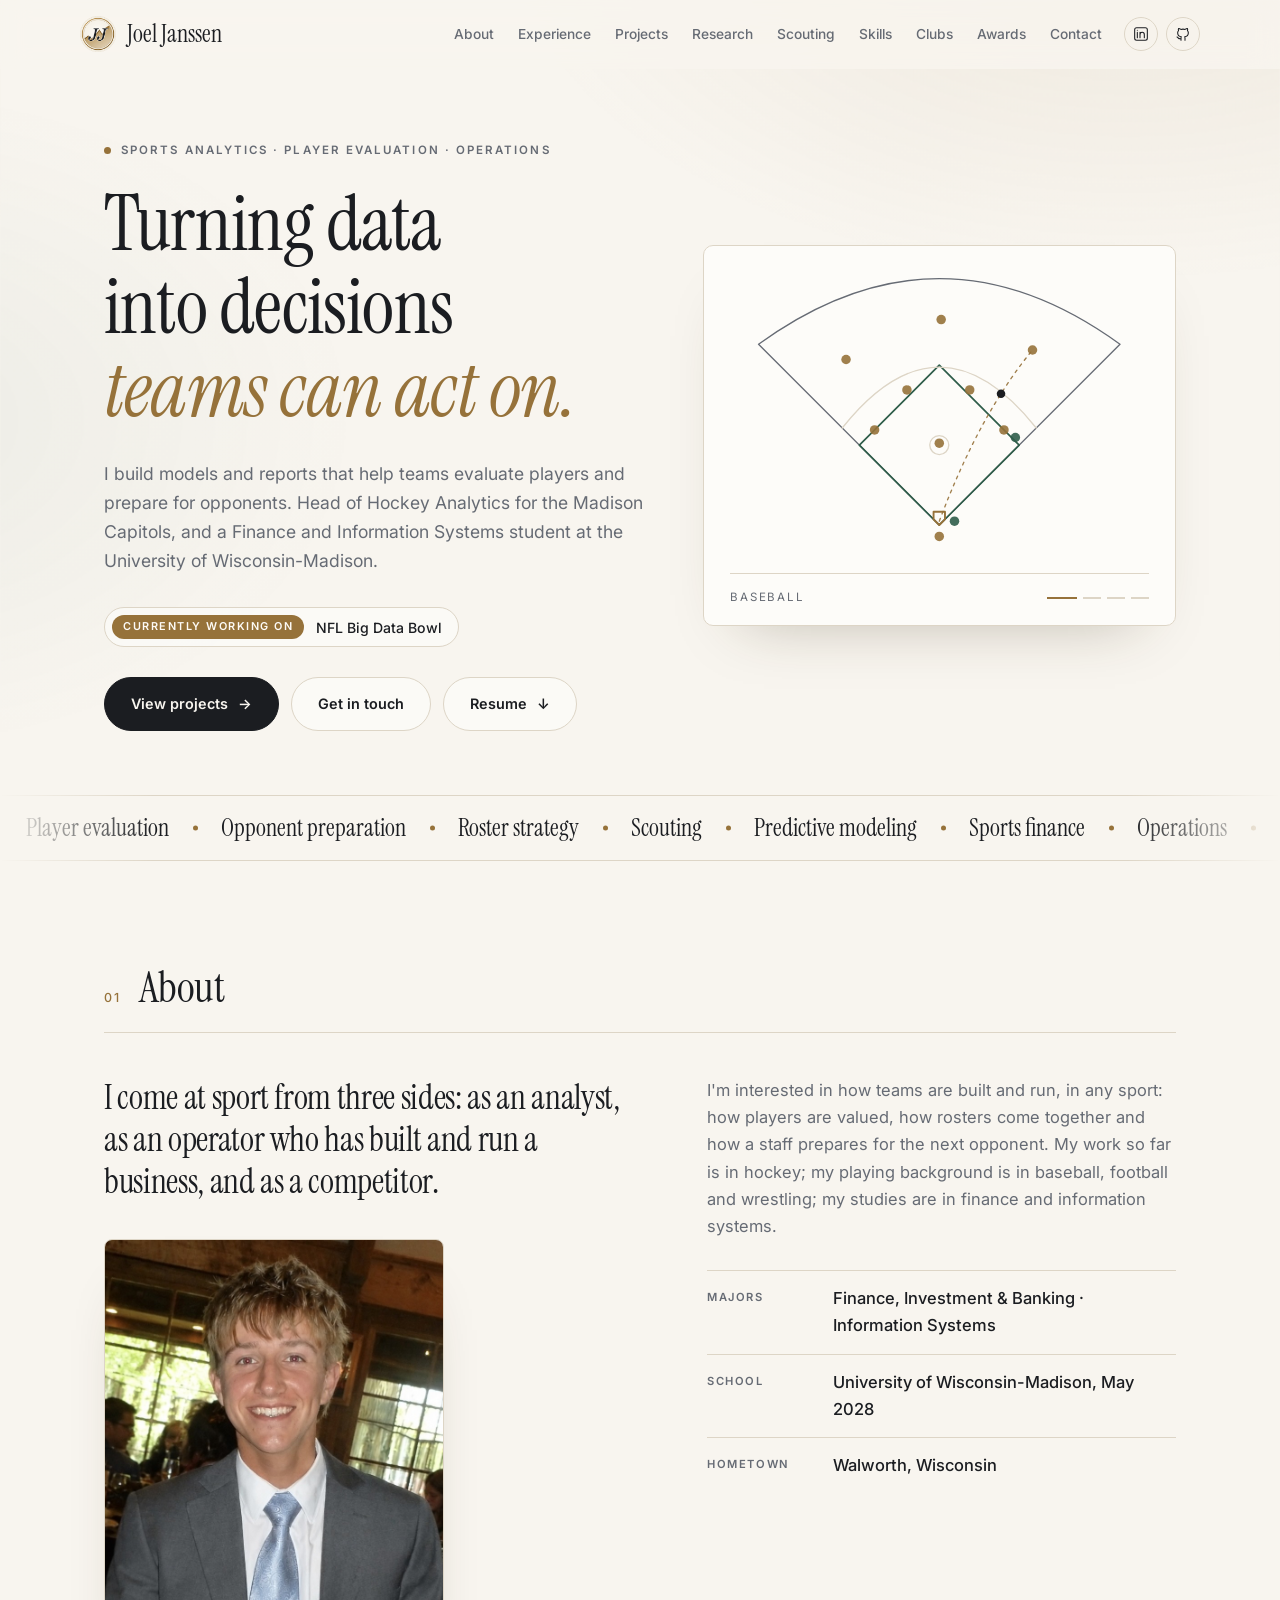
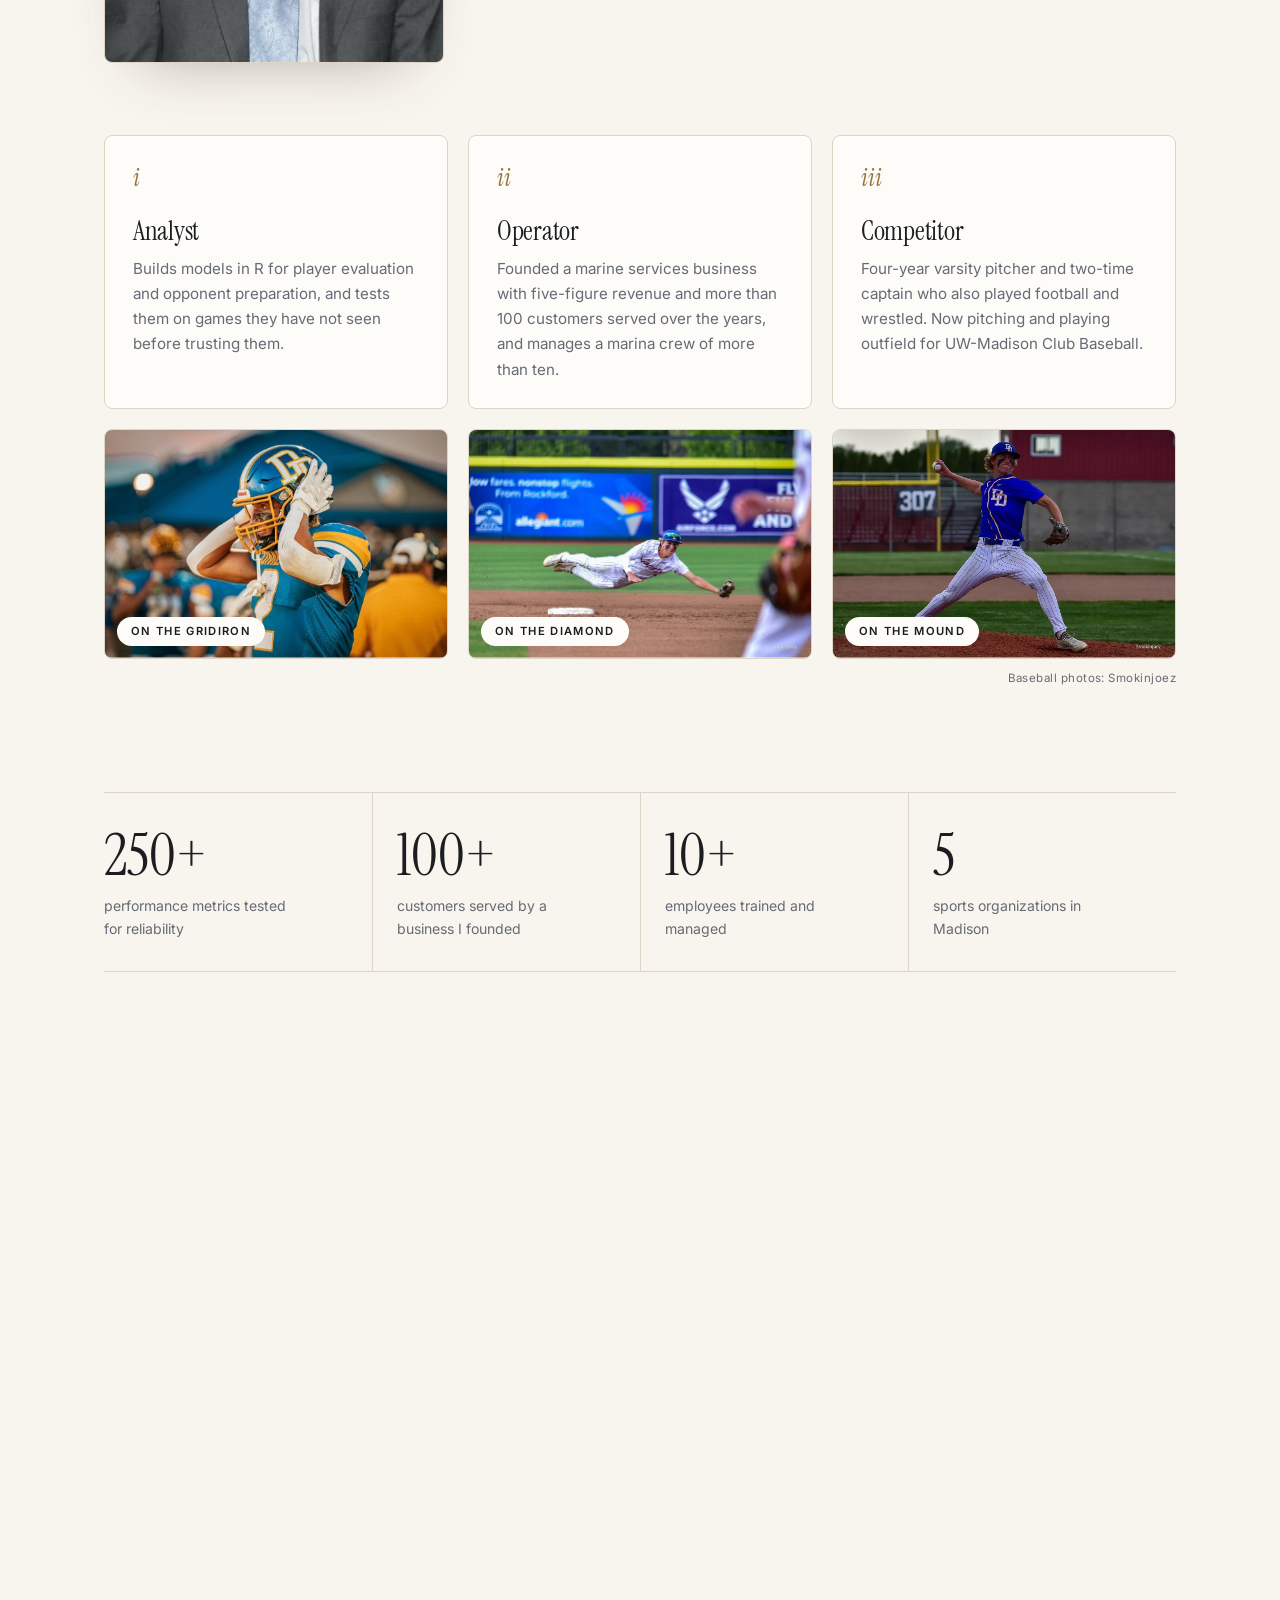
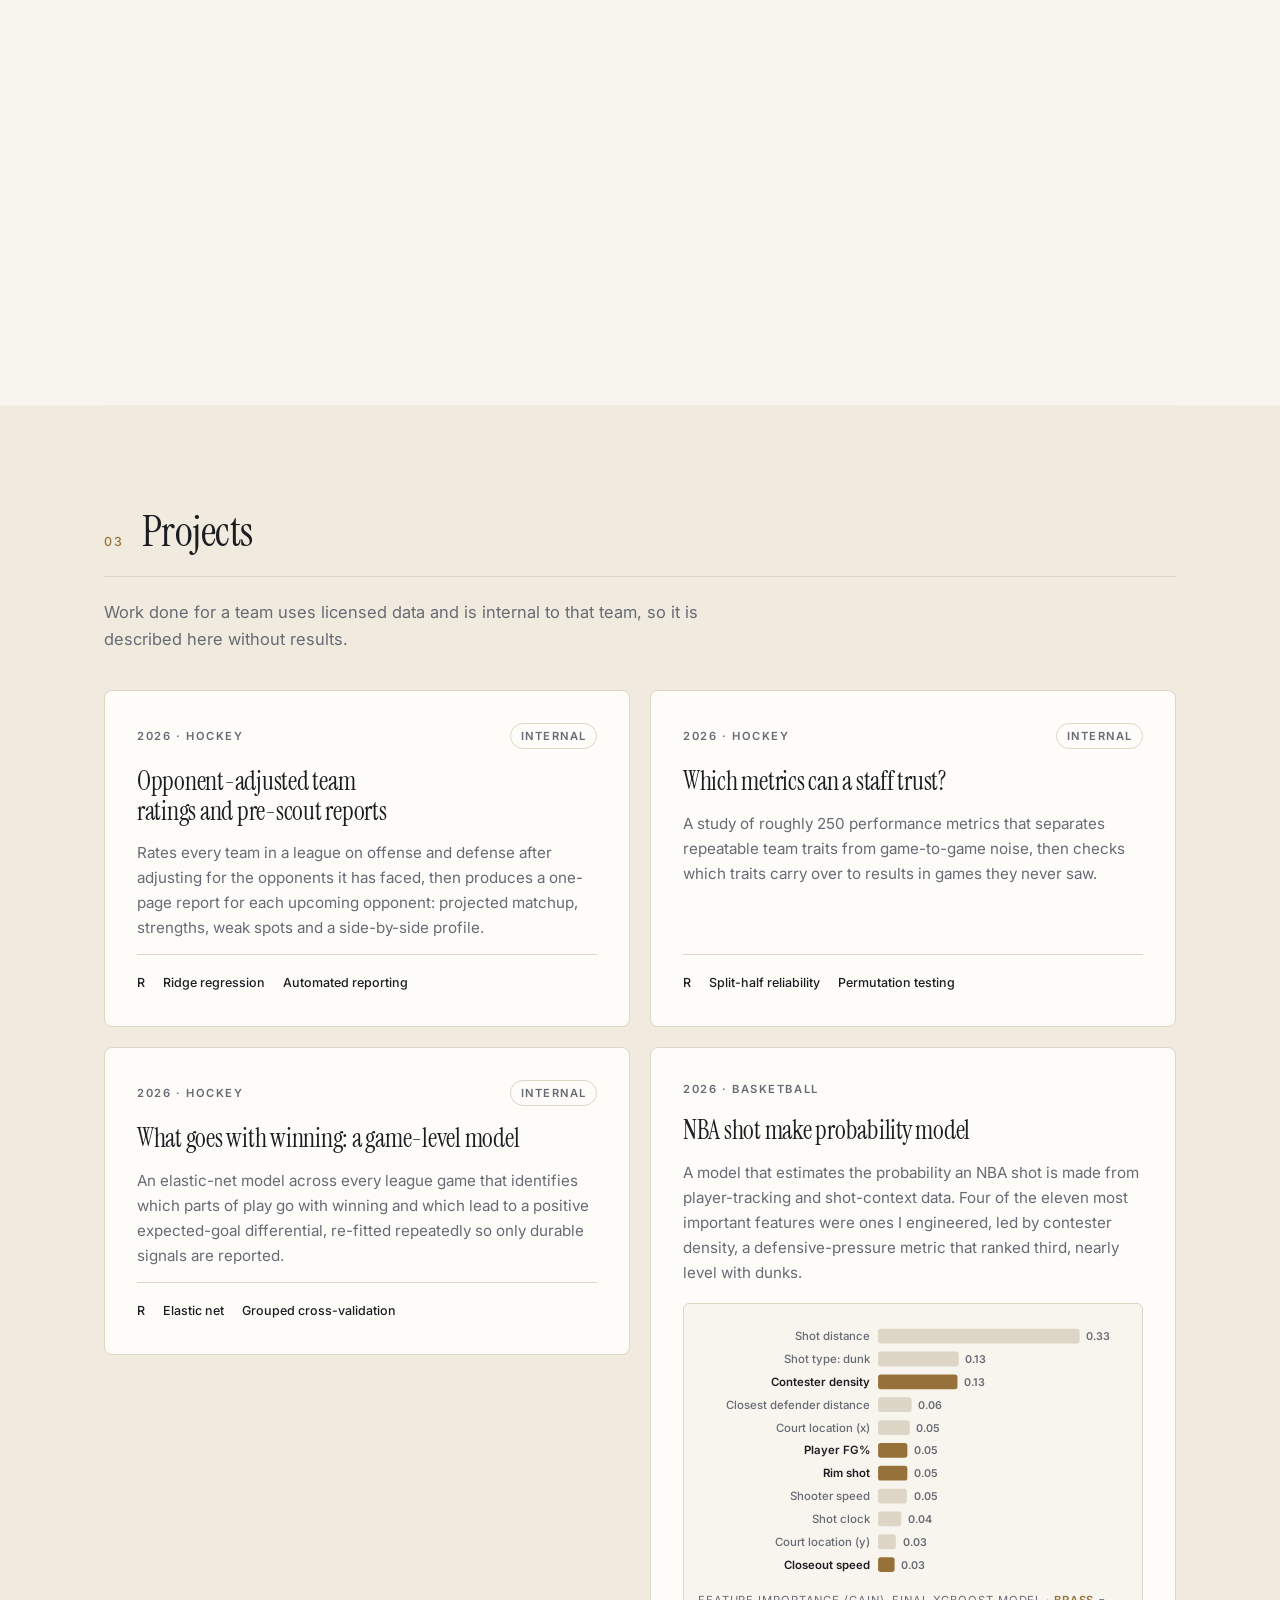
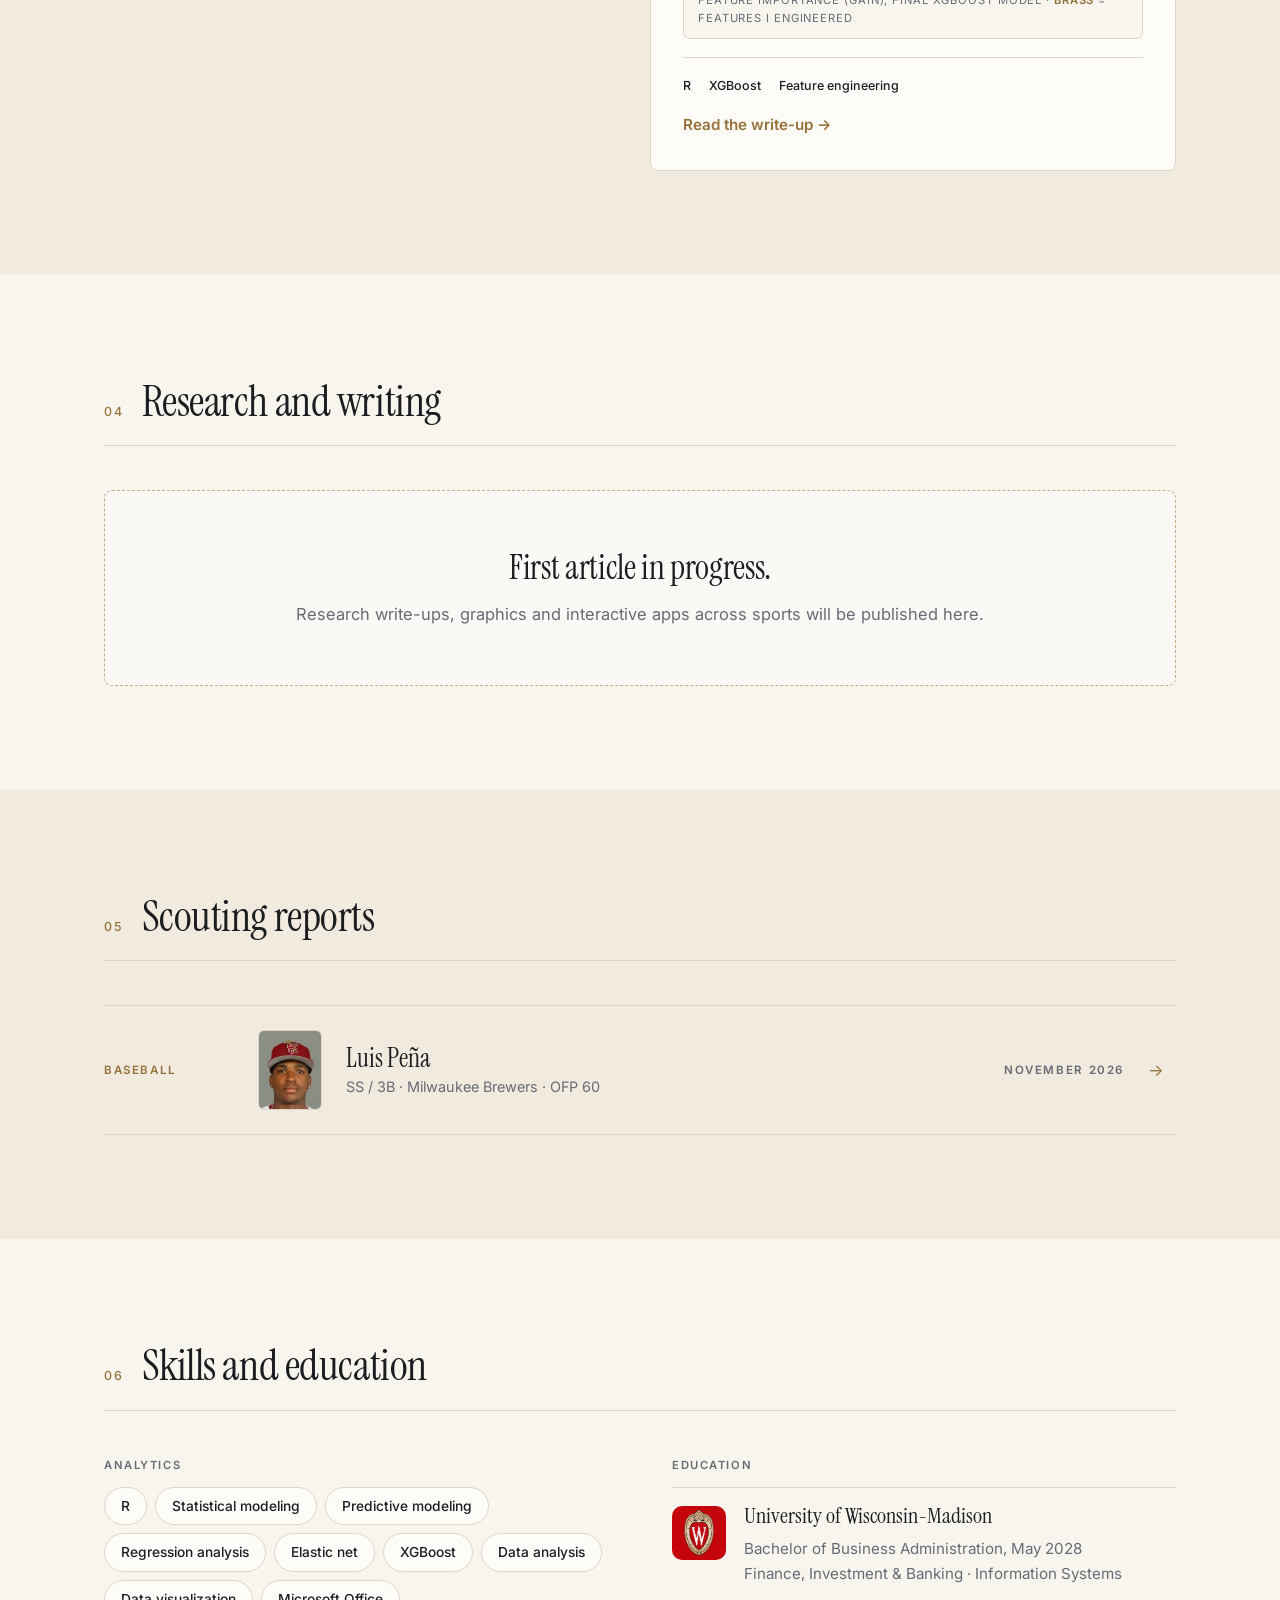
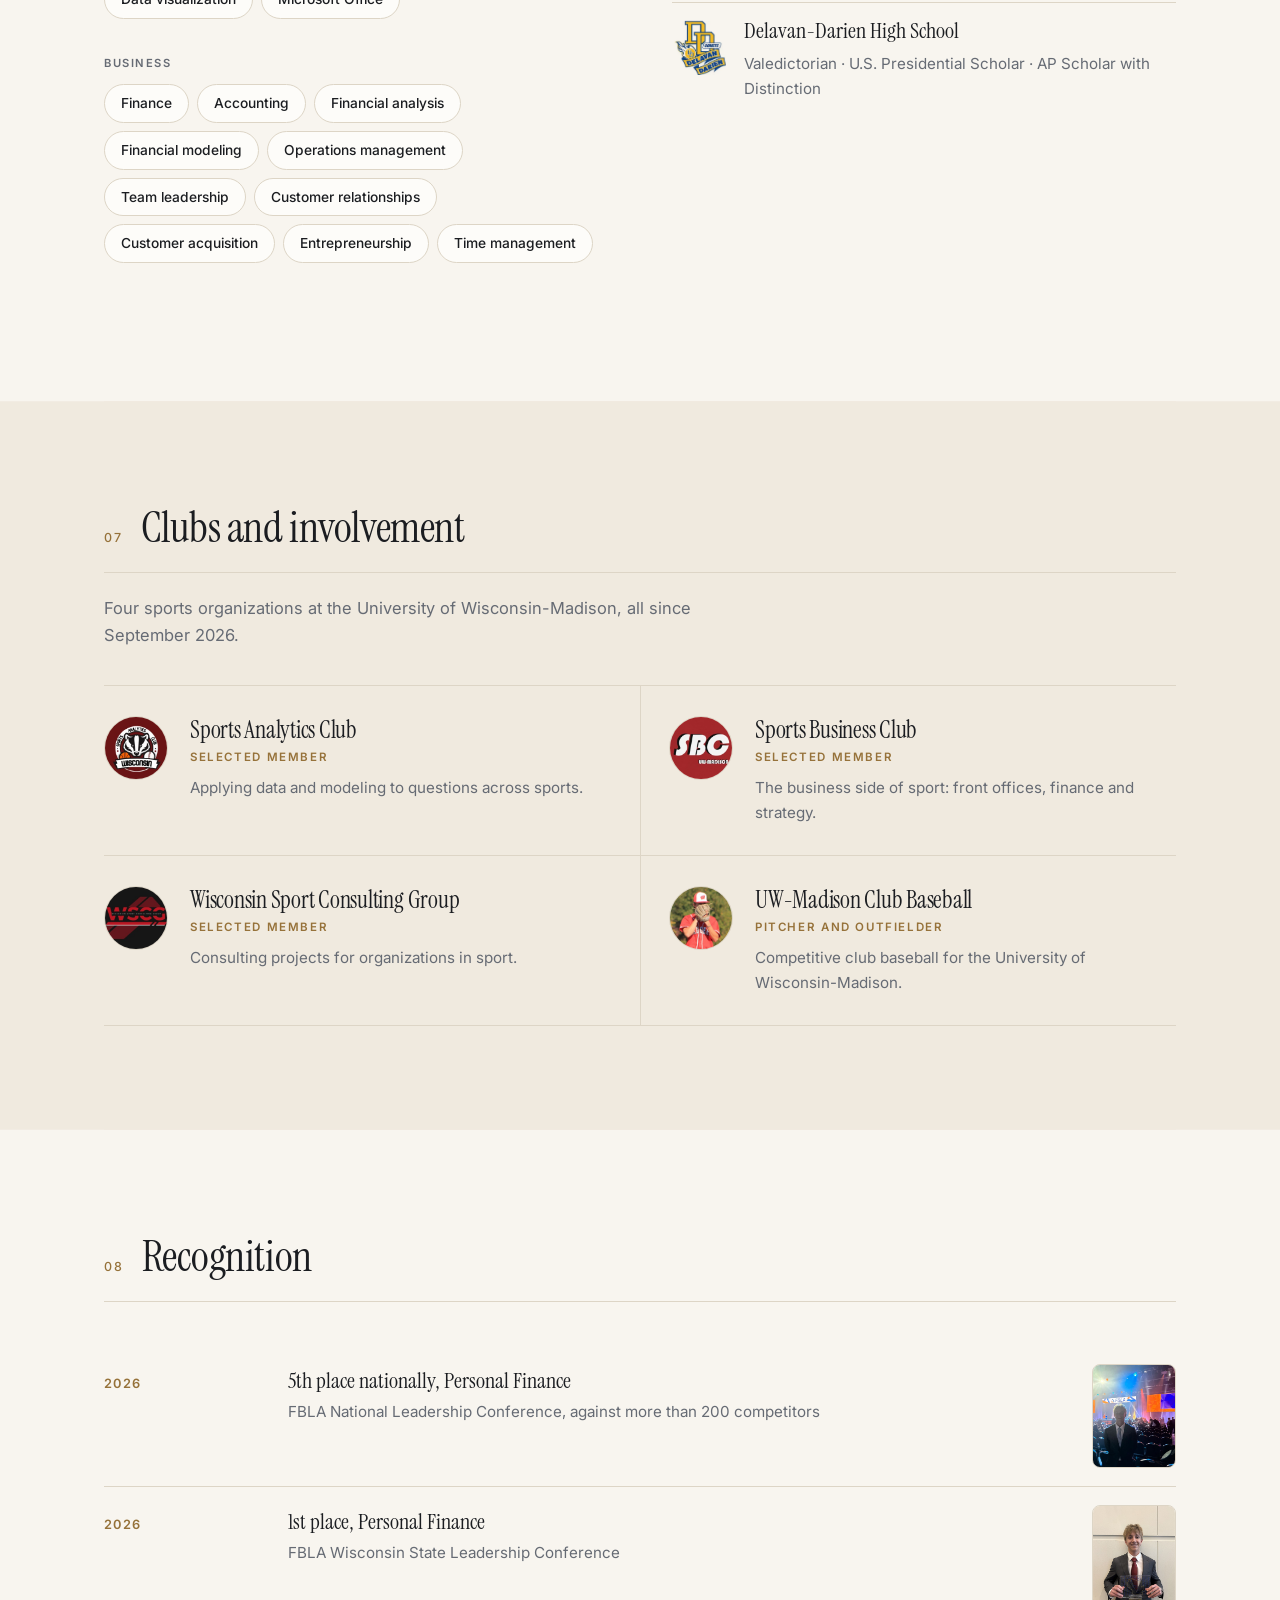
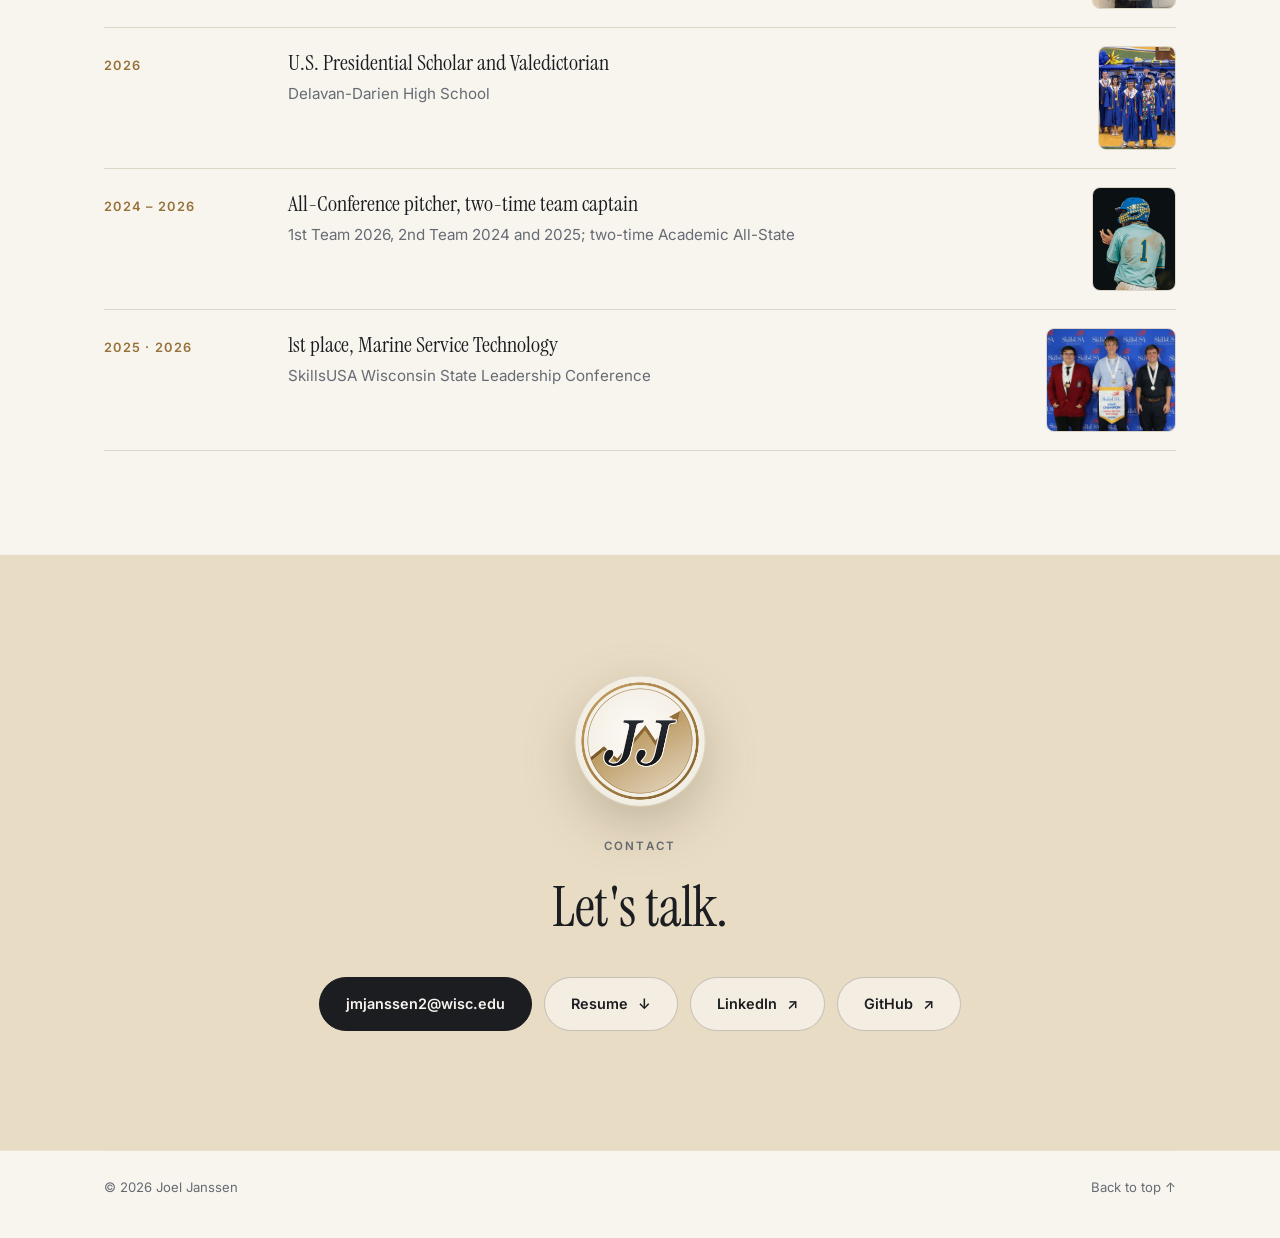
==== index.html @ 39e47773 "Contact heading: just "Let's talk." Co-Authored-By: Claude Opus 5.5 <noreply@anthropic.com> Claude-S" ====
<!doctype html>
<html lang="en">
<head>
  <meta charset="utf-8">
  <meta name="viewport" content="width=device-width, initial-scale=1">
  <meta name="color-scheme" content="light">
  <title>Joel Janssen's Portfolio | Sports Analytics</title>
  <meta name="description" content="Joel Janssen: sports analytics, player evaluation and operations. Head of Hockey Analytics for the Madison Capitols (USHL) and a business student at the University of Wisconsin-Madison.">
  <!-- The JJ logo shown on the browser tab and when the site is saved to a phone's home screen -->
  <link rel="icon" type="image/png" sizes="32x32" href="images/favicon-32.png?v=20261111222240">
  <link rel="icon" type="image/png" sizes="16x16" href="images/favicon-16.png?v=20261111222240">
  <link rel="apple-touch-icon" href="images/apple-touch-icon.png?v=20261111222240">
  <!-- How the site appears when its link is shared (LinkedIn, texts, Slack) -->
  <meta property="og:type" content="website">
  <meta property="og:url" content="https://joeljanssen.com/">
  <meta property="og:title" content="Joel Janssen's Portfolio">
  <meta property="og:description" content="Sports analytics, player evaluation and operations. Projects, research and scouting reports.">
  <meta property="og:image" content="https://joeljanssen.com/images/preview.jpg">
  <meta property="og:image:width" content="1200">
  <meta property="og:image:height" content="630">
  <meta name="twitter:card" content="summary_large_image">
  <script>document.documentElement.classList.add("js");</script>
  <link rel="preconnect" href="https://fonts.googleapis.com">
  <link rel="preconnect" href="https://fonts.gstatic.com" crossorigin>
  <link href="https://fonts.googleapis.com/css2?family=Instrument+Serif:ital@0;1&family=Inter:wght@400;500;600&display=swap" rel="stylesheet">
  <link rel="stylesheet" href="styles.css?v=20261112150600">
</head>
<body>

<div class="progress" aria-hidden="true"></div>

<header class="top">
  <a class="brand" href="#home"><img src="images/logo-128.png?v=20261111222240" alt="" width="36" height="36">Joel Janssen</a>
  <nav aria-label="Sections">
    <a href="#about">About</a>
    <a href="#experience">Experience</a>
    <a href="#projects">Projects</a>
    <a href="#research">Research</a>
    <a href="#scouting">Scouting</a>
    <a href="#skills">Skills</a>
    <a href="#clubs">Clubs</a>
    <a href="#awards">Awards</a>
    <a href="#contact">Contact</a>
  </nav>
  <div class="social">
    <a href="https://www.linkedin.com/in/joel-janssen-87234a402/" target="_blank" rel="noopener" aria-label="LinkedIn">
      <svg viewBox="0 0 24 24" aria-hidden="true"><path d="M6.5 9.5v8M6.5 6.4v.1M10.5 17.5v-8M10.5 13c0-2 1.3-3.5 3.3-3.5s3.200 1.300 3.200 3.500v4.500"/><rect x="2.500" y="2.500" width="19" height="19" rx="3"/></svg>
    </a>
    <a href="https://github.com/JoelJanssen27" target="_blank" rel="noopener" aria-label="GitHub">
      <svg viewBox="0 0 24 24" aria-hidden="true"><path d="M9 19c-4 1.300-4-2-6-2.500M15 21.500v-3.300c0-1 .1-1.400-.5-2 2.800-.3 5.500-1.400 5.500-6a4.600 4.600 0 0 0-1.300-3.200 4.200 4.200 0 0 0-.1-3.200s-1.100-.3-3.500 1.300a12 12 0 0 0-6.200 0C6.500 3.500 5.400 3.800 5.400 3.800a4.200 4.200 0 0 0-.1 3.200A4.600 4.600 0 0 0 4 10.200c0 4.600 2.700 5.700 5.500 6-.6.600-.600 1.200-.5 2v3.300"/></svg>
    </a>
  </div>
</header>

<main>

  <!-- ============ INTRO ============ -->
  <section class="hero" id="home">
    <div class="hero-text">
      <p class="eyebrow reveal"><span class="pulse"></span>Sports analytics · Player evaluation · Operations</p>
      <h1 class="reveal">Turning data into decisions <em>teams can act on.</em></h1>
      <p class="lede reveal">I build models and reports that help teams evaluate players and prepare for opponents. Head of Hockey Analytics for the Madison Capitols, and a Finance and Information Systems student at the University of Wisconsin-Madison.</p>
      <!-- Update this line whenever what you are working on changes. -->
      <p class="now reveal"><b>Currently working on</b>NFL Big Data Bowl</p>
      <div class="actions reveal">
        <a class="btn primary" href="#projects">View projects <span aria-hidden="true">→</span></a>
        <a class="btn ghost" href="#contact">Get in touch</a>
        <a class="btn ghost" href="Joel-Janssen-Resume.pdf" target="_blank" rel="noopener">Resume <span aria-hidden="true">↓</span></a>
      </div>
    </div>

    <figure class="fields reveal">
      <div class="stage" role="button" tabindex="0" aria-label="Show the next sport" title="Click to switch sports">
        <!-- Baseball -->
        <svg class="field on" viewBox="0 0 440 300" data-name="Baseball">
          <path d="M220 266 L30 76 Q220 -62 410 76 Z" class="draw edge" pathLength="1"/>
          <path d="M220 266 L304 182 L220 98 L136 182 Z" class="draw main" pathLength="1"/>
          <path d="M118 164 Q220 36 322 164" class="draw thin" pathLength="1"/>
          <circle cx="220" cy="182" r="10" class="draw thin" pathLength="1"/>
          <path d="M214 252 h12 v8 l-6 6 l-6 -6 z" class="draw accent" pathLength="1"/>
          <path d="M220 262 Q262 150 318 82" class="route"/>
          <g class="marks">
            <circle cx="318" cy="82" r="5" class="target"/><circle cx="220" cy="180" r="5"/><circle cx="220" cy="278" r="5"/><circle cx="288" cy="166" r="5"/>
            <circle cx="252" cy="124" r="5"/><circle cx="186" cy="124" r="5"/><circle cx="152" cy="166" r="5"/><circle cx="122" cy="92" r="5"/>
            <circle cx="222" cy="50" r="5"/><circle cx="236" cy="262" r="5" class="opp"/><circle cx="300" cy="174" r="5" class="opp"/>
          </g>
        </svg>
        <!-- Football -->
        <svg class="field" viewBox="0 0 440 300" data-name="Football">
          <rect x="8" y="42" width="424" height="216" rx="4" class="draw edge" pathLength="1"/>
          <line x1="50" y1="42" x2="50" y2="258" class="draw main" pathLength="1"/>
          <line x1="390" y1="42" x2="390" y2="258" class="draw main" pathLength="1"/>
          <line x1="84" y1="42" x2="84" y2="258" class="draw thin" pathLength="1"/>
          <line x1="118" y1="42" x2="118" y2="258" class="draw thin" pathLength="1"/>
          <line x1="152" y1="42" x2="152" y2="258" class="draw thin" pathLength="1"/>
          <line x1="186" y1="42" x2="186" y2="258" class="draw thin" pathLength="1"/>
          <line x1="220" y1="42" x2="220" y2="258" class="draw accent" pathLength="1"/>
          <line x1="254" y1="42" x2="254" y2="258" class="draw thin" pathLength="1"/>
          <line x1="288" y1="42" x2="288" y2="258" class="draw thin" pathLength="1"/>
          <line x1="322" y1="42" x2="322" y2="258" class="draw thin" pathLength="1"/>
          <line x1="356" y1="42" x2="356" y2="258" class="draw thin" pathLength="1"/>
          <path d="M156 150 Q220 70 300 80" class="route"/>
          <g class="marks">
            <circle cx="300" cy="80" r="4" class="target"/><circle cx="156" cy="150" r="4"/><circle cx="190" cy="128" r="4"/><circle cx="190" cy="140" r="4"/>
            <circle cx="190" cy="152" r="4"/><circle cx="190" cy="164" r="4"/><circle cx="190" cy="176" r="4"/><circle cx="172" cy="170" r="4"/>
            <circle cx="218" cy="192" r="4"/><circle cx="252" cy="214" r="4"/><circle cx="278" cy="238" r="4"/><circle cx="200" cy="130" r="4" class="opp"/>
            <circle cx="200" cy="146" r="4" class="opp"/><circle cx="200" cy="160" r="4" class="opp"/><circle cx="200" cy="176" r="4" class="opp"/><circle cx="222" cy="118" r="4" class="opp"/>
            <circle cx="228" cy="160" r="4" class="opp"/><circle cx="238" cy="196" r="4" class="opp"/><circle cx="290" cy="90" r="4" class="opp"/><circle cx="284" cy="228" r="4" class="opp"/>
            <circle cx="330" cy="106" r="4" class="opp"/><circle cx="304" cy="178" r="4" class="opp"/>
          </g>
        </svg>
        <!-- Hockey -->
        <svg class="field" viewBox="0 0 440 300" data-name="Hockey">
          <rect x="8" y="8" width="424" height="284" rx="78" class="draw edge" pathLength="1"/>
          <line x1="220" y1="8" x2="220" y2="292" class="draw accent" pathLength="1"/>
          <line x1="154" y1="8" x2="154" y2="292" class="draw main" pathLength="1"/>
          <line x1="286" y1="8" x2="286" y2="292" class="draw main" pathLength="1"/>
          <line x1="50" y1="34" x2="50" y2="266" class="draw thin" pathLength="1"/>
          <line x1="390" y1="34" x2="390" y2="266" class="draw thin" pathLength="1"/>
          <circle cx="220" cy="150" r="40" class="draw thin" pathLength="1"/>
          <circle cx="96" cy="88" r="27" class="draw thin" pathLength="1"/>
          <circle cx="96" cy="212" r="27" class="draw thin" pathLength="1"/>
          <circle cx="344" cy="88" r="27" class="draw thin" pathLength="1"/>
          <circle cx="344" cy="212" r="27" class="draw thin" pathLength="1"/>
          <path d="M50 140 h-8 v20 h8" class="draw accent" pathLength="1"/>
          <path d="M390 140 h8 v20 h-8" class="draw accent target" pathLength="1"/>
          <path d="M300 64 Q352 98 392 152" class="route"/>
          <g class="marks">
            <circle cx="300" cy="64" r="5"/><circle cx="300" cy="236" r="5"/><circle cx="354" cy="124" r="5"/><circle cx="344" cy="206" r="5"/>
            <circle cx="322" cy="170" r="5"/><circle cx="56" cy="150" r="5"/><circle cx="378" cy="141" r="5" class="opp"/><circle cx="368" cy="124" r="5" class="opp"/>
            <circle cx="362" cy="180" r="5" class="opp"/><circle cx="312" cy="94" r="5" class="opp"/><circle cx="316" cy="214" r="5" class="opp"/><circle cx="276" cy="152" r="5" class="opp"/>
          </g>
        </svg>
        <!-- Basketball -->
        <svg class="field" viewBox="0 0 440 300" data-name="Basketball">
          <rect x="20" y="20" width="400" height="260" rx="4" class="draw edge" pathLength="1"/>
          <path d="M50 280 V220 A173.400 173.400 0 0 1 390 220 V280" class="draw main" pathLength="1"/>
          <rect x="172" y="150" width="96" height="130" class="draw main" pathLength="1"/>
          <circle cx="220" cy="150" r="48" class="draw thin" pathLength="1"/>
          <path d="M180 20 A40 40 0 0 0 260 20" class="draw thin" pathLength="1"/>
          <path d="M196 254 A24 24 0 0 1 244 254" class="draw thin" pathLength="1"/>
          <line x1="200" y1="266" x2="240" y2="266" class="draw accent" pathLength="1"/>
          <circle cx="220" cy="256" r="8" class="draw accent target" pathLength="1"/>
          <path d="M236 70 Q300 96 362 140 L220 256" class="route"/>
          <g class="marks">
            <circle cx="236" cy="70" r="5"/><circle cx="362" cy="140" r="5"/><circle cx="38" cy="252" r="5"/><circle cx="196" cy="216" r="5"/>
            <circle cx="262" cy="178" r="5"/><circle cx="238" cy="92" r="5" class="opp"/><circle cx="346" cy="156" r="5" class="opp"/><circle cx="60" cy="240" r="5" class="opp"/>
            <circle cx="208" cy="234" r="5" class="opp"/><circle cx="250" cy="196" r="5" class="opp"/>
          </g>
        </svg>
      </div>
      <figcaption><span><span class="field-name" aria-live="polite">Baseball</span><span class="field-hint" aria-hidden="true">· Hover for make %</span></span><span class="ticks"><button type="button" class="on" aria-label="Baseball"></button><button type="button" aria-label="Football"></button><button type="button" aria-label="Hockey"></button><button type="button" aria-label="Basketball"></button></span></figcaption>
    </figure>
  </section>

  <!-- moving band of focus areas -->
  <div class="marquee" aria-hidden="true">
    <div class="track">
      <span>Player evaluation</span><span>Opponent preparation</span><span>Roster strategy</span><span>Scouting</span><span>Predictive modeling</span><span>Sports finance</span><span>Operations</span><span>Baseball</span><span>Football</span><span>Hockey</span><span>Basketball</span>
      <span>Player evaluation</span><span>Opponent preparation</span><span>Roster strategy</span><span>Scouting</span><span>Predictive modeling</span><span>Sports finance</span><span>Operations</span><span>Baseball</span><span>Football</span><span>Hockey</span><span>Basketball</span>
    </div>
  </div>

  <!-- ============ ABOUT ============ -->
  <section id="about">
    <header class="section-head reveal"><span class="num">01</span><h2>About</h2></header>
    <div class="split">
      <div class="reveal">
        <p class="statement">I come at sport from three sides: as an analyst, as an operator who has built and run a business, and as a competitor.</p>
        <!-- Your portrait: save a photo as images/joel.jpg and it appears here. Until then this spot stays hidden. -->
        <figure class="portrait"><img src="images/joel.jpg" alt="Joel Janssen" style="object-position: 50% 20%" onerror="this.parentNode.remove()"></figure>
      </div>
      <div class="reveal">
        <p>I'm interested in how teams are built and run, in any sport: how players are valued, how rosters come together and how a staff prepares for the next opponent. My work so far is in hockey; my playing background is in baseball, football and wrestling; my studies are in finance and information systems.</p>
        <dl class="facts">
          <div><dt>Majors</dt><dd>Finance, Investment &amp; Banking · Information Systems</dd></div>
          <div><dt>School</dt><dd>University of Wisconsin-Madison, May 2028</dd></div>
          <div><dt>Hometown</dt><dd>Walworth, Wisconsin</dd></div>
        </dl>
      </div>
    </div>

    <div class="pillars">
      <article class="pillar reveal">
        <span class="pillar-num">i</span>
        <h3>Analyst</h3>
        <p>Builds models in R for player evaluation and opponent preparation, and tests them on games they have not seen before trusting them.</p>
      </article>
      <article class="pillar reveal">
        <span class="pillar-num">ii</span>
        <h3>Operator</h3>
        <p>Founded a marine services business with five-figure revenue and more than 100 customers served over the years, and manages a marina crew of more than ten.</p>
      </article>
      <article class="pillar reveal">
        <span class="pillar-num">iii</span>
        <h3>Competitor</h3>
        <p>Four-year varsity pitcher and two-time captain who also played football and wrestled. Now pitching and playing outfield for UW-Madison Club Baseball.</p>
      </article>
    </div>

    <!-- Photo row: save up to three photos as images/photo-1.jpg, photo-2.jpg and photo-3.jpg.
         Each one appears when its file exists. Change the caption text to suit each photo. -->
    <div class="gallery">
      <figure class="reveal"><img src="images/photo-1.jpg" alt="Joel Janssen in football uniform on the sideline" style="object-position: 60% 50%" onerror="this.parentNode.remove()"><figcaption>On the Gridiron</figcaption></figure>
      <figure class="reveal"><img src="images/photo-2.jpg" alt="Joel Janssen making a diving stop near second base" onerror="this.parentNode.remove()"><figcaption>On the Diamond</figcaption></figure>
      <figure class="reveal"><img src="images/photo-3.jpg" alt="Joel Janssen pitching" onerror="this.parentNode.remove()"><figcaption>On the mound</figcaption></figure>
    </div>
    <p class="credit">Baseball photos: Smokinjoez</p>
  </section>

  <ul class="stats reveal">
    <li><b data-count="250" data-suffix="+">250+</b><span>performance metrics tested for reliability</span></li>
    <li><b data-count="100" data-suffix="+">100+</b><span>customers served by a business I founded</span></li>
    <li><b data-count="10" data-suffix="+">10+</b><span>employees trained and managed</span></li>
    <li><b data-count="5">5</b><span>sports organizations in Madison</span></li>
  </ul>

  <!-- ============ EXPERIENCE ============ -->
  <section id="experience">
    <header class="section-head reveal"><span class="num">02</span><h2>Experience</h2></header>
    <div class="timeline">
      <article class="job reveal">
        <p class="when">Oct 2026 – Present</p>
        <div>
          <img class="job-logo tile" src="images/capitols.jpg" alt="Madison Capitols logo" onerror="this.remove()">
          <h3>Head of Hockey Analytics</h3>
          <p class="org">Madison Capitols · USHL · Internship · Madison, WI</p>
          <ul>
            <li>Work with the head coach and general manager and the coaching staff on scouting, player evaluation, game preparation and analytics.</li>
            <li>Develop statistical models and data-driven insights that support player evaluation and strategic decisions.</li>
          </ul>
        </div>
      </article>
      <article class="job reveal">
        <p class="when">May 2024 – Present</p>
        <div>
          <img class="job-logo" src="images/jet-marine.jpg?v=202611111036" alt="Jet Marine Management logo" onerror="this.remove()">
          <h3>Founder, Owner and Operator</h3>
          <p class="org">Jet Marine Management · Seasonal · Fontana, WI</p>
          <ul>
            <li>Founded and run an independent marine services business with five-figure revenue: detailing, seasonal maintenance, cover installation, valet and boat management.</li>
            <li>Serve more than 50 customers a year, handling client acquisition, scheduling, service delivery and relationships.</li>
          </ul>
        </div>
      </article>
      <article class="job reveal">
        <p class="when">May 2023 – Present</p>
        <div>
          <img class="job-logo tile" src="images/gordys.png" alt="Gordy's Marine logo" onerror="this.remove()">
          <h3>Abbey Harbor Marina Manager</h3>
          <p class="org">Gordy's Marine · Seasonal · Fontana, WI</p>
          <ul>
            <li>Lead marina operations for all of Abbey Harbor: docking, fueling, launching, customer service and waterfront logistics.</li>
            <li>Manage, train and supervise a team of more than 10 employees.</li>
            <li>Redesigned staffing and workflows, cutting labor costs by a five-figure amount.</li>
          </ul>
        </div>
      </article>
    </div>
  </section>

  <!-- ============ PROJECTS ============ -->
  <section id="projects" class="band">
    <header class="section-head reveal"><span class="num">03</span><h2>Projects</h2></header>
    <p class="section-note reveal">Work done for a team uses licensed data and is internal to that team, so it is described here without results.</p>

    <div class="cards">
      <!-- To add a project: copy one whole <article class="card reveal">...</article> block,
           paste it where you want it to appear, and change the text. -->
      <article class="card reveal">
        <p class="meta"><span>2026 · Hockey</span><span class="pill">Internal</span></p>
        <h3>Opponent-adjusted team ratings and pre-scout reports</h3>
        <p>Rates every team in a league on offense and defense after adjusting for the opponents it has faced, then produces a one-page report for each upcoming opponent: projected matchup, strengths, weak spots and a side-by-side profile.</p>
        <p class="tags"><span>R</span><span>Ridge regression</span><span>Automated reporting</span></p>
      </article>

      <article class="card reveal">
        <p class="meta"><span>2026 · Hockey</span><span class="pill">Internal</span></p>
        <h3>Which metrics can a staff trust?</h3>
        <p>A study of roughly 250 performance metrics that separates repeatable team traits from game-to-game noise, then checks which traits carry over to results in games they never saw.</p>
        <p class="tags"><span>R</span><span>Split-half reliability</span><span>Permutation testing</span></p>
      </article>

      <article class="card reveal fit">
        <p class="meta"><span>2026 · Hockey</span><span class="pill">Internal</span></p>
        <h3>What goes with winning: a game-level model</h3>
        <p>An elastic-net model across every league game that identifies which parts of play go with winning and which lead to a positive expected-goal differential, re-fitted repeatedly so only durable signals are reported.</p>
        <p class="tags"><span>R</span><span>Elastic net</span><span>Grouped cross-validation</span></p>
      </article>

      <article class="card reveal">
        <p class="meta"><span>2026 · Basketball</span></p>
        <h3>NBA shot make probability model</h3>
        <p>A model that estimates the probability an NBA shot is made from player-tracking and shot-context data. Four of the eleven most important features were ones I engineered, led by contester density, a defensive-pressure metric that ranked third, nearly level with dunks.</p>
        <figure class="mini-chart">
          <svg viewBox="0 0 320 197" role="img" aria-label="Bar chart of feature importance in the final XGBoost model. Shot distance leads at 0.33 gain; contester density, an engineered feature, is third at 0.13, nearly tied with dunk. Four of the top eleven features were engineered: contester density, player FG%, rim shot and closeout speed.">
            <text x="128" y="16.5" class="lab" text-anchor="end">Shot distance</text><rect x="134" y="8" width="150.0" height="11" rx="2" class="bar" style="--k:0"/><text x="289.0" y="16.5" class="val" style="--k:0">0.33</text><text x="128" y="33.5" class="lab" text-anchor="end">Shot type: dunk</text><rect x="134" y="25" width="60.0" height="11" rx="2" class="bar" style="--k:1"/><text x="199.0" y="33.5" class="val" style="--k:1">0.13</text><text x="128" y="50.5" class="lab eng" text-anchor="end">Contester density</text><rect x="134" y="42" width="59.1" height="11" rx="2" class="bar eng" style="--k:2"/><text x="198.1" y="50.5" class="val" style="--k:2">0.13</text><text x="128" y="67.5" class="lab" text-anchor="end">Closest defender distance</text><rect x="134" y="59" width="25.0" height="11" rx="2" class="bar" style="--k:3"/><text x="164.0" y="67.5" class="val" style="--k:3">0.06</text><text x="128" y="84.5" class="lab" text-anchor="end">Court location (x)</text><rect x="134" y="76" width="23.6" height="11" rx="2" class="bar" style="--k:4"/><text x="162.6" y="84.5" class="val" style="--k:4">0.05</text><text x="128" y="101.5" class="lab eng" text-anchor="end">Player FG%</text><rect x="134" y="93" width="21.8" height="11" rx="2" class="bar eng" style="--k:5"/><text x="160.8" y="101.5" class="val" style="--k:5">0.05</text><text x="128" y="118.5" class="lab eng" text-anchor="end">Rim shot</text><rect x="134" y="110" width="21.8" height="11" rx="2" class="bar eng" style="--k:6"/><text x="160.8" y="118.5" class="val" style="--k:6">0.05</text><text x="128" y="135.5" class="lab" text-anchor="end">Shooter speed</text><rect x="134" y="127" width="21.4" height="11" rx="2" class="bar" style="--k:7"/><text x="160.4" y="135.5" class="val" style="--k:7">0.05</text><text x="128" y="152.5" class="lab" text-anchor="end">Shot clock</text><rect x="134" y="144" width="17.3" height="11" rx="2" class="bar" style="--k:8"/><text x="156.3" y="152.5" class="val" style="--k:8">0.04</text><text x="128" y="169.5" class="lab" text-anchor="end">Court location (y)</text><rect x="134" y="161" width="13.2" height="11" rx="2" class="bar" style="--k:9"/><text x="152.2" y="169.5" class="val" style="--k:9">0.03</text><text x="128" y="186.5" class="lab eng" text-anchor="end">Closeout speed</text><rect x="134" y="178" width="12.3" height="11" rx="2" class="bar eng" style="--k:10"/><text x="151.3" y="186.5" class="val" style="--k:10">0.03</text>
          </svg>
          <figcaption>Feature importance (gain), final XGBoost model · <b>brass</b> = features I engineered</figcaption>
        </figure>
        <p class="tags"><span>R</span><span>XGBoost</span><span>Feature engineering</span></p>
        <p class="links"><a href="projects/nba-shot-model.pdf" target="_blank" rel="noopener">Read the write-up →</a></p>
        <!-- <p class="links"><a href="https://github.com/JoelJanssen27/REPO-NAME">Code on GitHub →</a></p> -->
      </article>
    </div>
  </section>

  <!-- ============ RESEARCH ============ -->
  <section id="research">
    <header class="section-head reveal"><span class="num">04</span><h2>Research and writing</h2></header>
    <div class="empty reveal">
      <p class="statement">First article in progress.</p>
      <p>Research write-ups, graphics and interactive apps across sports will be published here.</p>
    </div>
    <!-- To add an article: delete the <div class="empty reveal"> block above, then un-comment and edit this.
    <div class="cards">
      <article class="card reveal">
        <p class="meta"><span>Month 2027 · Baseball</span></p>
        <h3>Article title</h3>
        <p>Two sentences on the question and what you found.</p>
        <p class="links"><a href="articles/your-article.html">Read article →</a></p>
      </article>
    </div>
    -->
  </section>

  <!-- ============ SCOUTING ============ -->
  <section id="scouting" class="band">
    <header class="section-head reveal"><span class="num">05</span><h2>Scouting reports</h2></header>
    <div class="reports">
      <a class="report reveal" href="reports/2026-luis-pena.html">
        <span class="report-sport">Baseball</span>
        <img class="report-photo" src="images/report-luis-pena.jpg" alt="Luis Peña" onerror="this.remove()">
        <span class="report-name">Luis Peña<small>SS / 3B · Milwaukee Brewers · OFP 60</small></span>
        <span class="report-date">November 2026</span>
        <span class="report-arrow" aria-hidden="true">→</span>
      </a>
    </div>
    <!-- To add a report: copy reports/report-template.html (or reports/2026-luis-pena.html), rename it,
         fill it in, then copy the <a class="report reveal">...</a> block above and point it at the new file. -->
  </section>

  <!-- ============ SKILLS ============ -->
  <section id="skills">
    <header class="section-head reveal"><span class="num">06</span><h2>Skills and education</h2></header>
    <div class="split even">
      <div class="reveal">
        <h3 class="mini">Analytics</h3>
        <ul class="chips"><li>R</li><li>Statistical modeling</li><li>Predictive modeling</li><li>Regression analysis</li><li>Elastic net</li><li>XGBoost</li><li>Data analysis</li><li>Data visualization</li><li>Microsoft Office</li></ul>
        <h3 class="mini">Business</h3>
        <ul class="chips"><li>Finance</li><li>Accounting</li><li>Financial analysis</li><li>Financial modeling</li><li>Operations management</li><li>Team leadership</li><li>Customer relationships</li><li>Customer acquisition</li><li>Entrepreneurship</li><li>Time management</li></ul>
      </div>
      <div class="reveal">
        <h3 class="mini">Education</h3>
        <div class="school">
          <img class="school-logo" src="images/uw-madison.webp" alt="University of Wisconsin-Madison crest" onerror="this.remove()">
          <h4>University of Wisconsin-Madison</h4>
          <p>Bachelor of Business Administration, May 2028<br>Finance, Investment &amp; Banking · Information Systems</p>
        </div>
        <div class="school">
          <img class="school-logo blend" src="images/delavan-darien.webp" alt="Delavan-Darien Comets logo" onerror="this.remove()">
          <h4>Delavan-Darien High School</h4>
          <p>Valedictorian · U.S. Presidential Scholar · AP Scholar with Distinction</p>
        </div>
      </div>
    </div>
  </section>

  <!-- ============ CLUBS ============ -->
  <section id="clubs" class="band">
    <header class="section-head reveal"><span class="num">07</span><h2>Clubs and involvement</h2></header>
    <p class="section-note reveal">Four sports organizations at the University of Wisconsin-Madison, all since September 2026.</p>
    <div class="clubs">
      <!-- Edit the one-line descriptions below to say what you do in each club. -->
      <a class="club reveal" href="https://wiscosac.org/" target="_blank" rel="noopener">
        <img class="club-mark photo" src="images/club-sac.jpg" alt="Sports Analytics Club logo">
        <div><h3>Sports Analytics Club</h3><p class="role">Selected member</p><p>Applying data and modeling to questions across sports.</p></div>
      </a>
      <a class="club reveal" href="https://www.linkedin.com/company/sbcuw/posts/" target="_blank" rel="noopener">
        <img class="club-mark photo" src="images/club-sbc.jpg" alt="Sports Business Club logo">
        <div><h3>Sports Business Club</h3><p class="role">Selected member</p><p>The business side of sport: front offices, finance and strategy.</p></div>
      </a>
      <a class="club reveal" href="https://www.linkedin.com/company/wisconsin-sport-consulting-group/home/" target="_blank" rel="noopener">
        <img class="club-mark photo" src="images/club-wscg.jpg" alt="Wisconsin Sport Consulting Group logo">
        <div><h3>Wisconsin Sport Consulting Group</h3><p class="role">Selected member</p><p>Consulting projects for organizations in sport.</p></div>
      </a>
      <a class="club reveal" href="https://www.wisconsinclubbaseball.org/" target="_blank" rel="noopener">
        <img class="club-mark photo" src="images/club-baseball.jpg" alt="Joel Janssen on the mound for UW-Madison Club Baseball">
        <div><h3>UW-Madison Club Baseball</h3><p class="role">Pitcher and outfielder</p><p>Competitive club baseball for the University of Wisconsin-Madison.</p></div>
      </a>
    </div>
  </section>

  <!-- ============ AWARDS ============ -->
  <section id="awards">
    <header class="section-head reveal"><span class="num">08</span><h2>Recognition</h2></header>
    <ul class="awards">
      <li class="reveal"><span>2026</span><div><strong>5th place nationally, Personal Finance</strong>FBLA National Leadership Conference, against more than 200 competitors</div><img class="award-photo" src="images/fbla-nationals.jpg" alt="Joel Janssen at the FBLA National Leadership Conference" onerror="this.remove()"></li>
      <li class="reveal"><span>2026</span><div><strong>1st place, Personal Finance</strong>FBLA Wisconsin State Leadership Conference</div><img class="award-photo" src="images/fbla-state.jpg" alt="Joel Janssen holding the first-place Personal Finance trophy" onerror="this.remove()"></li>
      <li class="reveal"><span>2026</span><div><strong>U.S. Presidential Scholar and Valedictorian</strong>Delavan-Darien High School</div><img class="award-photo full" src="images/graduation.jpg" alt="Joel Janssen with classmates at the Delavan-Darien graduation" onerror="this.remove()"></li>
      <li class="reveal"><span>2024 – 2026</span><div><strong>All-Conference pitcher, two-time team captain</strong>1st Team 2026, 2nd Team 2024 and 2025; two-time Academic All-State</div><img class="award-photo" src="images/baseball-award.jpg" alt="Joel Janssen on base in a number 1 jersey" onerror="this.remove()"></li>
      <li class="reveal"><span>2025 · 2026</span><div><strong>1st place, Marine Service Technology</strong>SkillsUSA Wisconsin State Leadership Conference</div><img class="award-photo wide" src="images/skillsusa.jpg" alt="Joel Janssen holding the SkillsUSA state champion banner, with two other medalists" onerror="this.remove()"></li>
    </ul>
  </section>

  <!-- ============ CONTACT ============ -->
  <section id="contact" class="contact band warm">
    <img class="seal reveal" src="images/logo-512.png?v=20261111222240" alt="Joel Janssen monogram: the letters JJ in front of a rising chart line" width="132" height="132">
    <p class="eyebrow reveal">Contact</p>
    <h2 class="reveal">Let's talk.</h2>
    <div class="actions reveal">
      <a class="btn primary" href="mailto:jmjanssen2@wisc.edu">jmjanssen2@wisc.edu</a>
      <a class="btn ghost" href="Joel-Janssen-Resume.pdf" target="_blank" rel="noopener">Resume <span aria-hidden="true">↓</span></a>
      <a class="btn ghost" href="https://www.linkedin.com/in/joel-janssen-87234a402/" target="_blank" rel="noopener">LinkedIn <span aria-hidden="true">↗</span></a>
      <a class="btn ghost" href="https://github.com/JoelJanssen27" target="_blank" rel="noopener">GitHub <span aria-hidden="true">↗</span></a>
    </div>
  </section>

</main>

<footer><span>© 2026 Joel Janssen</span><a href="#home">Back to top ↑</a></footer>

<script src="script.js?v=202611121453"></script>
<!-- Visitor counts (GoatCounter): no cookies, no personal data. Dashboard: https://joeljanssen27.goatcounter.com -->
<script data-goatcounter="https://joeljanssen27.goatcounter.com/count" async src="https://gc.zgo.at/count.js"></script>
</body>
</html>
---- styles.css ----
/* ------------------------------------------------------------------
   Colours. Change --accent to restyle the whole site.
------------------------------------------------------------------- */
:root {
  color-scheme: light;
  --bg: #f8f5ef;          /* warm ivory */
  --band: #f0eadf;        /* slightly deeper ivory for alternating sections */
  --warm: #e9dcc5;        /* sand, for the contact section */
  --surface: #fdfcf9;
  --ink: #1b1d21;
  --muted: #666b74;
  --line: #ddd5c6;
  --accent: #96723a;      /* brass */
  --accent-soft: rgba(150, 114, 58, 0.13);
  --green: #2f5d4a;       /* field green, used sparingly */
  --on-accent: #fdfbf7;
  --serif: "Instrument Serif", "Iowan Old Style", Georgia, serif;
  --sans: "Inter", "Segoe UI", system-ui, -apple-system, Arial, sans-serif;
  --ease: cubic-bezier(.2, .7, .2, 1);
}

* { box-sizing: border-box; }
html { scroll-behavior: smooth; scroll-padding-top: 84px; background: var(--bg); }
body {
  margin: 0; color: var(--ink); overflow-x: clip;
  background:
    radial-gradient(900px 520px at 88% -80px, rgba(150, 114, 58, 0.10), transparent 70%),
    radial-gradient(700px 480px at -10% 420px, rgba(47, 93, 74, 0.06), transparent 70%),
    var(--bg);
  font: 400 16.5px/1.65 var(--sans); -webkit-font-smoothing: antialiased;
}
a { color: inherit; text-decoration: none; }
h1, h2, h3, h4 { margin: 0; font-weight: 400; text-wrap: balance; }
h1, h2, .statement { font-family: var(--serif); letter-spacing: -0.01em; line-height: 1.06; }
h1 { font-size: clamp(2.7rem, 6.2vw, 4.9rem); }
h1 em { color: var(--accent); }
h2 { font-size: clamp(1.9rem, 3.6vw, 2.7rem); }
h3 { font: 600 1.08rem/1.3 var(--sans); letter-spacing: -0.01em; }
p { margin: 0 0 14px; }
ul { margin: 0; padding: 0; list-style: none; }
::selection { background: var(--accent); color: var(--on-accent); }

/* ---- reading progress line ---- */
.progress {
  position: fixed; inset: 0 0 auto 0; height: 2px; z-index: 30;
  background: var(--accent); transform-origin: 0 50%; transform: scaleX(0);
}

/* ---- top bar ---- */
.top {
  position: sticky; top: 0; z-index: 20;
  display: flex; align-items: center; gap: 22px;
  padding: 16px max(24px, calc((100vw - 1120px) / 2));
  background: color-mix(in srgb, var(--bg) 84%, transparent);
  backdrop-filter: blur(14px) saturate(1.2); -webkit-backdrop-filter: blur(14px) saturate(1.2);
  border-bottom: 1px solid transparent; transition: border-color .3s;
}
.top.scrolled { border-bottom-color: var(--line); }
.brand { display: inline-flex; align-items: center; gap: 11px; font: 400 1.5rem/1 var(--serif); text-decoration: none; white-space: nowrap; margin-right: auto; }
.brand img { display: block; width: 36px; height: 36px; transition: transform .5s var(--ease); }
.brand:hover img { transform: rotate(-8deg) scale(1.06); }
.top nav { display: flex; gap: 24px; overflow-x: auto; scrollbar-width: none; }
.top nav::-webkit-scrollbar { display: none; }
.top nav a {
  position: relative; text-decoration: none; color: var(--muted); white-space: nowrap;
  font-size: 0.86rem; font-weight: 500; padding: 6px 0; transition: color .25s;
}
.top nav a::after {
  content: ""; position: absolute; left: 0; right: 0; bottom: 0; height: 1px; background: var(--accent);
  transform: scaleX(0); transform-origin: 0 50%; transition: transform .35s var(--ease);
}
.top nav a:hover, .top nav a[aria-current="true"] { color: var(--ink); }
.top nav a::after { display: none; }
.social { display: flex; gap: 8px; flex: none; }
.social a {
  width: 34px; height: 34px; border-radius: 50%; border: 1px solid var(--line); display: grid; place-items: center;
  transition: border-color .25s, color .25s, transform .3s var(--ease), background-color .25s;
}
.social a:hover { border-color: var(--accent); color: var(--on-accent); background: var(--accent); transform: translateY(-2px); }
.social svg { width: 16px; height: 16px; fill: none; stroke: currentColor; stroke-width: 1.6; stroke-linecap: round; stroke-linejoin: round; }

/* ---- layout ---- */
main { max-width: 1120px; margin: 0 auto; padding: 0 24px; }
section { padding: 104px 0; }
/* a section with class "band" gets a full-width tinted background */
.band { background: var(--band); box-shadow: 0 0 0 100vmax var(--band); clip-path: inset(0 -100vmax); }
.band.warm { background: var(--warm); box-shadow: 0 0 0 100vmax var(--warm); }
.eyebrow {
  display: flex; align-items: center; gap: 10px; margin-bottom: 22px;
  text-transform: uppercase; letter-spacing: 0.18em; font-size: 0.72rem; font-weight: 600; color: var(--muted);
}
.section-head { display: flex; align-items: baseline; gap: 18px; padding-bottom: 22px; margin-bottom: 44px; border-bottom: 1px solid var(--line); }
.num { font: 500 0.78rem/1 var(--sans); letter-spacing: 0.14em; color: var(--accent); }
.split { display: grid; grid-template-columns: 1.15fr 1fr; gap: 64px; align-items: start; }
.split.even { grid-template-columns: 1fr 1fr; }
.statement { font-size: clamp(1.55rem, 2.7vw, 2.15rem); line-height: 1.22; margin: 0; }
.section-note { color: var(--muted); max-width: 60ch; margin: -22px 0 36px; }

/* ---- hero ---- */
.hero {
  min-height: calc(100vh - 190px); padding: 72px 0 64px;
  display: grid; grid-template-columns: 1.15fr 1fr; gap: 56px; align-items: center;
}
.pulse { flex: none; width: 7px; height: 7px; border-radius: 50%; background: var(--accent); animation: pulse 2.6s infinite; }
@keyframes pulse { 0% { box-shadow: 0 0 0 0 rgba(150, 114, 58, .55); } 70%, 100% { box-shadow: 0 0 0 9px rgba(150, 114, 58, 0); } }
.lede { font-size: 1.1rem; color: var(--muted); max-width: 50ch; margin: 28px 0 36px; }
.now { display: inline-flex; align-items: center; gap: 12px; margin: -12px 0 30px; padding: 7px 16px 7px 7px; border: 1px solid var(--line); border-radius: 999px; background: color-mix(in srgb, var(--surface) 70%, transparent); font-size: 0.88rem; font-weight: 500; }
.now b { background: var(--accent); color: var(--on-accent); border-radius: 999px; padding: 3px 11px; font-size: 0.68rem; font-weight: 600; letter-spacing: 0.14em; text-transform: uppercase; }
.actions { display: flex; flex-wrap: wrap; gap: 12px; }
.btn {
  display: inline-flex; align-items: center; gap: 10px; text-decoration: none;
  font-size: 0.9rem; font-weight: 600; padding: 14px 26px; border-radius: 999px;
  border: 1px solid var(--line); background: color-mix(in srgb, var(--surface) 70%, transparent);
  transition: transform .3s var(--ease), border-color .3s, background-color .3s, color .3s;
}
.btn span { transition: transform .3s var(--ease); }
.btn:hover { transform: translateY(-2px); border-color: var(--ink); }
.btn:hover span { transform: translate(3px, 0); }
.btn[href$=".pdf"]:hover span { transform: translate(0, 3px); }
.btn.primary { background: var(--ink); border-color: var(--ink); color: var(--bg); }
.btn.primary:hover { background: var(--accent); border-color: var(--accent); color: var(--on-accent); }

/* the playing surfaces: each draws itself, then gives way to the next */
.fields { margin: 0; background: var(--surface); border: 1px solid var(--line); border-radius: 10px; padding: 26px 26px 18px; box-shadow: 0 30px 60px -40px rgba(60, 45, 20, .35); }
.stage { position: relative; aspect-ratio: 440 / 300; }
.field { position: absolute; inset: 0; width: 100%; height: 100%; overflow: visible; opacity: 0; transition: opacity .7s var(--ease); }
.field.on { opacity: 1; }
.field .draw { fill: none; stroke: var(--line); stroke-width: 1.4; stroke-linecap: round; stroke-linejoin: round; }
.field .edge { stroke: var(--muted); }
.field .main { stroke: var(--green); stroke-width: 1.8; }
.field .accent { stroke: var(--accent); stroke-width: 2; }
.field .route { fill: none; stroke: var(--accent); stroke-width: 1.4; stroke-dasharray: 3 5; stroke-linecap: round; }
.field .marks circle { fill: var(--accent); opacity: .9; transform-box: fill-box; transform-origin: center; }
.js .field .draw { stroke-dasharray: 1; stroke-dashoffset: 1; }
.js .field .route { opacity: 0; }
.field .marks .opp { fill: var(--green); }
.js .field .marks circle { transform: scale(0); }
.js .field.on .draw { stroke-dashoffset: 0; transition: stroke-dashoffset 1.7s var(--ease); }
.js .field.on .main { transition-delay: .25s; }
.js .field.on .accent { transition-delay: .4s; }
.js .field.on .thin { transition-delay: .55s; }
.js .field.on .route { opacity: .9; transition: opacity .8s 1.5s; }
.js .field.on .marks circle { transform: scale(1); transition: transform .55s var(--ease); transition-delay: calc(1.6s + var(--i, 0) * 80ms); }
.fields figcaption { display: flex; justify-content: space-between; align-items: center; margin-top: 16px; padding-top: 14px; border-top: 1px solid var(--line); font-size: 0.72rem; letter-spacing: 0.16em; text-transform: uppercase; color: var(--muted); }
.field-name { transition: opacity .35s; }
.ticks { display: flex; gap: 6px; }
.ticks button { width: 18px; height: 18px; padding: 8px 0; border: 0; background: var(--line); background-clip: content-box; cursor: pointer; transition: background-color .4s, width .4s var(--ease); }
.ticks button:hover { background-color: var(--muted); }
.ticks button.on { background-color: var(--accent); width: 30px; }
.ticks button:focus-visible, .stage:focus-visible { outline: 2px solid var(--accent); outline-offset: 4px; }
.stage { cursor: pointer; outline: none; }

/* ---- moving band of focus areas ---- */
.marquee { overflow: hidden; padding: 20px 0; border-top: 1px solid var(--line); border-bottom: 1px solid var(--line); margin: 0 calc(50% - 50vw); -webkit-mask-image: linear-gradient(90deg, transparent, #000 12%, #000 88%, transparent); mask-image: linear-gradient(90deg, transparent, #000 12%, #000 88%, transparent); }
.track { display: flex; width: max-content; animation: slide 48s linear infinite; }
.marquee:hover .track { animation-play-state: paused; }
.track span { font: 400 1.5rem/1 var(--serif); color: var(--ink); white-space: nowrap; padding: 0 26px; position: relative; }
.track span::after { content: ""; position: absolute; right: -3px; top: 50%; width: 5px; height: 5px; border-radius: 50%; background: var(--accent); transform: translateY(-50%); }
@keyframes slide { to { transform: translateX(-50%); } }

/* ---- about ---- */
.split > div > p:not(.statement) { color: var(--muted); }
.facts { margin: 30px 0 0; }
.facts div { display: grid; grid-template-columns: 110px 1fr; gap: 16px; padding: 14px 0; border-top: 1px solid var(--line); }
.facts dt, .mini { text-transform: uppercase; letter-spacing: 0.14em; font-size: 0.7rem; font-weight: 600; color: var(--muted); padding-top: 3px; }
.facts dd { margin: 0; font-weight: 500; }
.pillars { display: grid; grid-template-columns: repeat(3, 1fr); gap: 20px; margin-top: 72px; }
.pillar { position: relative; background: var(--surface); border: 1px solid var(--line); border-radius: 8px; padding: 30px 28px 26px; transition: transform .45s var(--ease), box-shadow .45s var(--ease), border-color .3s; }
.pillar:hover { transform: translateY(-4px); border-color: color-mix(in srgb, var(--accent) 45%, var(--line)); box-shadow: 0 22px 44px -30px rgba(60, 45, 20, .4); }
.pillar-num { display: block; font: italic 400 1.5rem/1 var(--serif); color: var(--accent); margin-bottom: 26px; }
.pillar h3 { font: 400 1.7rem/1.1 var(--serif); margin-bottom: 10px; }
.pillar p { color: var(--muted); font-size: 0.95rem; margin: 0; }

/* ---- photos: each spot only shows once its image file exists ---- */
.portrait { margin: 36px 0 0; max-width: 340px; border-radius: 8px; overflow: hidden; border: 1px solid var(--line); box-shadow: 0 30px 60px -40px rgba(60, 45, 20, .45); }
.portrait img { display: block; width: 100%; aspect-ratio: 4 / 5; object-fit: cover; transition: transform 1.2s var(--ease); }
.portrait:hover img { transform: scale(1.04); }
.gallery { display: grid; grid-auto-flow: column; grid-auto-columns: 1fr; gap: 20px; margin-top: 20px; }
.gallery:not(:has(figure)) { display: none; }
.gallery figure { position: relative; margin: 0; border-radius: 8px; overflow: hidden; border: 1px solid var(--line); }
.gallery img { display: block; width: 100%; aspect-ratio: 3 / 2; object-fit: cover; transition: transform 1.2s var(--ease); }
.gallery figure:hover img { transform: scale(1.05); }
.gallery figcaption { position: absolute; left: 12px; bottom: 12px; background: var(--surface); border-radius: 999px; padding: 5px 14px; font-size: 0.7rem; font-weight: 600; letter-spacing: 0.12em; text-transform: uppercase; }
.credit { margin: 10px 0 0; text-align: right; font-size: 0.72rem; color: var(--muted); letter-spacing: 0.04em; }
.gallery:not(:has(figure)) + .credit { display: none; }
.job-logo { float: right; width: 92px; margin: -6px 0 8px 20px; mix-blend-mode: multiply; }
.job-logo.tile { width: 60px; height: 60px; object-fit: cover; border-radius: 12px; margin-top: -4px; mix-blend-mode: normal; border: 1px solid var(--line); }
.job-logo.tile.contain { object-fit: contain; background: #fff; padding: 5px; }

/* ---- scouting report list ---- */
.reports { border-top: 1px solid var(--line); }
.report { display: grid; grid-template-columns: 130px 64px 1fr auto 28px; gap: 24px; align-items: center; padding: 24px 0; border-bottom: 1px solid var(--line); text-decoration: none; transition: padding .4s var(--ease), background-color .4s; }
.report:hover { padding-left: 14px; padding-right: 14px; background: var(--accent-soft); }
.report-sport, .report-date { font-size: 0.72rem; font-weight: 600; letter-spacing: 0.14em; text-transform: uppercase; color: var(--accent); }
.report-date { color: var(--muted); }
.report-photo { width: 64px; height: 80px; object-fit: cover; object-position: 50% 20%; border-radius: 6px; border: 1px solid var(--line); }
.report-name { font: 400 1.6rem/1.15 var(--serif); }
.report-name small { display: block; font: 400 0.9rem/1.4 var(--sans); color: var(--muted); margin-top: 4px; }
.report-arrow { color: var(--accent); transition: transform .4s var(--ease); }
.report:hover .report-arrow { transform: translateX(6px); }

/* ---- a single report or article page ---- */
.page { max-width: 780px; margin: 0 auto; padding: 64px 24px 96px; }
.page .back { display: inline-block; margin-bottom: 44px; font-size: 0.86rem; font-weight: 500; color: var(--muted); text-decoration: none; }
.page .back:hover { color: var(--accent); }
.page h1 { font-size: clamp(2.4rem, 5vw, 3.6rem); margin-bottom: 10px; }
.page .sub { color: var(--muted); margin-bottom: 36px; }
.page h2 { font-size: 1.8rem; margin: 48px 0 14px; padding-top: 24px; border-top: 1px solid var(--line); }
.page p, .page li { color: #3d4148; }
.page ul.list { list-style: disc; padding-left: 22px; }
.page ul.list li { margin-bottom: 8px; }
.snapshot { display: grid; grid-template-columns: repeat(auto-fit, minmax(150px, 1fr)); gap: 1px; background: var(--line); border: 1px solid var(--line); border-radius: 8px; overflow: hidden; margin: 0; }
.snapshot div { background: var(--surface); padding: 16px 18px; }
.snapshot dt { text-transform: uppercase; letter-spacing: 0.14em; font-size: 0.68rem; font-weight: 600; color: var(--muted); margin-bottom: 4px; }
.snapshot dd { margin: 0; font: 400 1.35rem/1.2 var(--serif); }
.page img { max-width: 100%; border-radius: 8px; border: 1px solid var(--line); }

/* ---- stat strip ---- */
.stats { display: grid; grid-template-columns: repeat(4, 1fr); border-top: 1px solid var(--line); border-bottom: 1px solid var(--line); }
.stats li { padding: 34px 24px 30px 0; }
.stats li + li { padding-left: 24px; border-left: 1px solid var(--line); }
.stats b { display: block; font: 400 clamp(2.5rem, 4.6vw, 3.6rem)/1 var(--serif); font-variant-numeric: tabular-nums; }
.stats span { display: block; margin-top: 10px; color: var(--muted); font-size: 0.88rem; max-width: 22ch; }

/* ---- experience timeline ---- */
.job { position: relative; display: grid; grid-template-columns: 210px 1fr; gap: 40px; padding: 0 0 52px 34px; }
.job::before { content: ""; position: absolute; left: 4px; top: 12px; bottom: -12px; width: 1px; background: var(--line); }
.job:last-child { padding-bottom: 0; }
.job:last-child::before { display: none; }
.job::after {
  content: ""; position: absolute; left: 0; top: 7px; width: 9px; height: 9px; border-radius: 50%;
  background: var(--bg); border: 1.5px solid var(--accent); transition: background-color .4s, box-shadow .4s;
}
.job:hover::after { background: var(--accent); box-shadow: 0 0 0 5px var(--accent-soft); }
.when { margin: 0; padding-top: 2px; font-size: 0.8rem; font-weight: 600; letter-spacing: 0.1em; text-transform: uppercase; color: var(--muted); }
.org { color: var(--accent); font-size: 0.92rem; font-weight: 500; margin: 6px 0 14px; }
.job li { position: relative; padding-left: 20px; margin-bottom: 8px; color: var(--muted); max-width: 68ch; }
.job li::before { content: ""; position: absolute; left: 0; top: 0.78em; width: 8px; height: 1px; background: var(--muted); }

/* ---- cards ---- */
.cards { display: grid; grid-template-columns: repeat(2, 1fr); gap: 20px; }
.card {
  position: relative; overflow: hidden; display: flex; flex-direction: column;
  background: var(--surface); border: 1px solid var(--line); border-radius: 8px; padding: 32px;
  transition: transform .45s var(--ease), border-color .3s, box-shadow .45s var(--ease);
}
.card::before {                       /* soft light that follows the pointer */
  content: ""; position: absolute; inset: 0; pointer-events: none; opacity: 0; transition: opacity .4s;
  background: radial-gradient(420px circle at var(--mx, 50%) var(--my, 0%), var(--accent-soft), transparent 65%);
}
.card::after {
  content: ""; position: absolute; left: 0; top: 0; height: 2px; width: 100%; background: var(--accent);
  transform: scaleX(0); transform-origin: 0 50%; transition: transform .6s var(--ease);
}
.card:hover { transform: translateY(-4px); border-color: color-mix(in srgb, var(--accent) 45%, var(--line)); box-shadow: 0 22px 44px -30px rgba(60, 45, 20, .45); }
.card:hover::before { opacity: 1; }
.card:hover::after { transform: scaleX(1); }
.card > * { position: relative; }
.card .meta { display: flex; justify-content: space-between; align-items: center; gap: 12px; margin-bottom: 18px; font-size: 0.7rem; font-weight: 600; letter-spacing: 0.14em; text-transform: uppercase; color: var(--muted); }
.pill { border: 1px solid var(--line); border-radius: 999px; padding: 3px 10px; letter-spacing: 0.1em; }
.card h3 { font: 400 1.6rem/1.15 var(--serif); margin-bottom: 14px; }
.card p { color: var(--muted); font-size: 0.95rem; }
.tags { display: flex; flex-wrap: wrap; gap: 6px 18px; margin: auto 0 0; padding-top: 18px; border-top: 1px solid var(--line); }
.tags span { font-size: 0.78rem; font-weight: 500; color: var(--ink); }
.card .links { margin: 16px 0 0; }
.card .links a { color: var(--accent); font-weight: 600; text-decoration: none; }
.empty { border: 1px dashed color-mix(in srgb, var(--accent) 40%, var(--line)); border-radius: 8px; padding: 56px 32px; text-align: center; background: color-mix(in srgb, var(--surface) 60%, transparent); }
.empty p:last-child { color: var(--muted); margin: 12px 0 0; }

/* ---- clubs ---- */
.clubs { display: grid; grid-template-columns: repeat(2, 1fr); border-top: 1px solid var(--line); }
.club { display: grid; grid-template-columns: 64px 1fr; gap: 22px; align-items: start; padding: 30px 28px 30px 0; border-bottom: 1px solid var(--line); transition: background-color .4s, padding-left .4s var(--ease); }
a.club { text-decoration: none; color: inherit; }
.club h3::after { content: " \2197"; font-size: 0.7em; color: var(--accent); opacity: 0; transition: opacity .3s; }
.club:hover h3::after, .club:focus-visible h3::after { opacity: 1; }
.club:nth-child(even) { padding-left: 28px; border-left: 1px solid var(--line); }
.club:hover { background: var(--accent-soft); padding-left: 16px; }
.club:nth-child(even):hover { padding-left: 36px; }
.club-mark { width: 64px; height: 64px; border-radius: 50%; border: 1px solid var(--accent); display: grid; place-items: center; font: 400 1.1rem/1 var(--serif); color: var(--accent); transition: background-color .4s, color .4s; }
.club:hover .club-mark { background: var(--accent); color: var(--on-accent); }
.club-mark.photo { object-fit: cover; padding: 0; border-color: var(--line); }
.club h3 { font: 400 1.5rem/1.15 var(--serif); margin-bottom: 4px; }
.club .role { font-size: 0.72rem; font-weight: 600; letter-spacing: 0.14em; text-transform: uppercase; color: var(--accent); margin-bottom: 8px; }
.club p:last-child { color: var(--muted); font-size: 0.95rem; margin: 0; }

/* ---- skills ---- */
.mini { margin: 0 0 14px; }
.chips { display: flex; flex-wrap: wrap; gap: 8px; margin-bottom: 34px; }
.chips li { background: var(--surface); border: 1px solid var(--line); border-radius: 999px; padding: 7px 16px; font-size: 0.86rem; font-weight: 500; transition: border-color .3s, color .3s, transform .3s var(--ease); }
.chips li:hover { border-color: var(--accent); color: var(--accent); transform: translateY(-2px); }
.school { padding: 16px 0; border-top: 1px solid var(--line); }
.school h4 { font: 400 1.35rem/1.2 var(--serif); margin-bottom: 6px; }
.school p { color: var(--muted); margin: 0; font-size: 0.95rem; }
.school:has(.school-logo) { display: grid; grid-template-columns: 54px 1fr; column-gap: 18px; }
.school-logo { grid-row: 1 / span 2; width: 54px; height: 54px; object-fit: cover; border-radius: 10px; margin-top: 2px; }
.school-logo.blend { object-fit: contain; mix-blend-mode: multiply; border-radius: 0; }

/* ---- awards ---- */
.awards li { display: grid; grid-template-columns: 160px 1fr auto; gap: 24px; padding: 22px 0; border-bottom: 1px solid var(--line); transition: padding-left .4s var(--ease); }
.awards li:hover { padding-left: 10px; }
.awards span { font-size: 0.8rem; font-weight: 600; letter-spacing: 0.1em; color: var(--accent); padding-top: 5px; }
.awards div { color: var(--muted); font-size: 0.95rem; }
.awards strong { display: block; font: 400 1.35rem/1.25 var(--serif); color: var(--ink); margin-bottom: 4px; }
.award-photo { width: 84px; height: 104px; object-fit: cover; object-position: 50% 22%; border-radius: 8px; border: 1px solid var(--line); margin: -4px 0; transition: transform .5s var(--ease), box-shadow .5s var(--ease); }
.award-photo.wide { width: 130px; object-position: 50% 50%; }
.award-photo.full { width: auto; object-fit: contain; }
.award-photo { cursor: zoom-in; }

/* enlarged photo, shown when an award photo is clicked */
.lightbox { position: fixed; inset: 0; z-index: 50; display: grid; place-items: center; padding: 24px; background: rgba(248, 245, 239, .94); backdrop-filter: blur(6px); opacity: 0; pointer-events: none; transition: opacity .35s var(--ease); cursor: zoom-out; }
.lightbox.open { opacity: 1; pointer-events: auto; }
.lightbox img { max-width: min(92vw, 900px); max-height: 88vh; border-radius: 10px; border: 1px solid var(--line); box-shadow: 0 40px 80px -40px rgba(60, 45, 20, .6); transform: scale(.96); transition: transform .45s var(--ease); }
.lightbox.open img { transform: none; }
.awards li:hover .award-photo { transform: scale(1.06) rotate(-1.5deg); box-shadow: 0 16px 30px -18px rgba(60, 45, 20, .5); }

/* ---- contact / footer ---- */
.contact { text-align: center; padding: 120px 0; }
.contact .eyebrow { justify-content: center; }
.contact h2 { font-size: clamp(2.1rem, 4.6vw, 3.5rem); margin-bottom: 40px; }
.contact .actions { justify-content: center; }
.contact .btn.ghost { background: color-mix(in srgb, var(--surface) 55%, transparent); border-color: color-mix(in srgb, var(--ink) 22%, transparent); }
footer {
  max-width: 1120px; margin: 0 auto; padding: 26px 24px 40px;
  display: flex; justify-content: space-between; color: var(--muted); font-size: 0.82rem;
}
footer a { text-decoration: none; transition: color .25s; }
footer a:hover { color: var(--accent); }

/* ---- reveal on scroll (only when scripts run) ---- */
.js .reveal { opacity: 0; transform: translateY(22px); transition: opacity .9s var(--ease), transform .9s var(--ease); transition-delay: var(--d, 0ms); }
.js .reveal.in { opacity: 1; transform: none; }

/* ---- small screens ---- */
@media (max-width: 900px) {
  section { padding: 72px 0; }
  .top { gap: 14px; padding: 12px 16px; }
  .top nav { gap: 18px; }
  .social { display: none; }
  main { padding: 0 16px; }
  .hero { grid-template-columns: 1fr; min-height: 0; padding: 48px 0 48px; gap: 40px; }
  .fields { padding: 18px 18px 14px; }
  .split, .split.even { grid-template-columns: 1fr; gap: 30px; }
  .pillars { grid-template-columns: 1fr; margin-top: 48px; }
  .stats { grid-template-columns: 1fr 1fr; }
  .stats li, .stats li + li { padding: 24px 16px 24px 0; border-left: 0; }
  .stats li:nth-child(even) { padding-left: 16px; border-left: 1px solid var(--line); }
  .stats li:nth-child(n+3) { border-top: 1px solid var(--line); }
  .job { grid-template-columns: 1fr; gap: 8px; padding-left: 28px; padding-bottom: 40px; }
  .cards, .clubs { grid-template-columns: 1fr; }
  .gallery { grid-auto-flow: row; }
  .portrait { max-width: 100%; }
  .report { grid-template-columns: 56px 1fr 24px; gap: 6px 14px; }
  .report-sport { grid-column: 2; grid-row: 1; }
  .report-name { grid-column: 2; grid-row: 2; }
  .report-date { grid-column: 2; grid-row: 3; }
  .report-photo { grid-column: 1; grid-row: 1 / span 3; width: 56px; height: 70px; }
  .report-arrow { grid-column: 3; grid-row: 1 / span 3; }
  .club, .club:nth-child(even) { padding: 26px 0; border-left: 0; grid-template-columns: 52px 1fr; gap: 18px; }
  .club:hover, .club:nth-child(even):hover { padding-left: 8px; }
  .club-mark { width: 52px; height: 52px; font-size: 0.95rem; }
  .card { padding: 26px; }
  .awards li { grid-template-columns: 1fr auto; gap: 4px 16px; }
  .awards li > span, .awards li > div { grid-column: 1; }
  .award-photo { grid-column: 2; grid-row: 1 / span 2; width: 72px; height: 90px; margin: 0; }
  .award-photo.wide { width: 104px; height: 84px; }
  .award-photo.full { width: auto; height: 90px; }
  .job-logo { width: 72px; }
  .job-logo.tile { width: 48px; height: 48px; }
  .contact { padding: 84px 0; }
  .section-head { margin-bottom: 32px; }
  .track span { font-size: 1.25rem; padding: 0 20px; }
  footer { padding: 22px 16px 32px; }
}

/* ---- for visitors who ask their device for less motion ---- */
@media (prefers-reduced-motion: reduce) {
  html { scroll-behavior: auto; }
  *, *::before, *::after { animation: none !important; transition: none !important; }
  .js .reveal { opacity: 1; transform: none; }
}

/* ==================================================================
   Motion details
================================================================== */
/* headline: each word slides up from behind a mask */
.js h1.words { opacity: 1; transform: none; }
.w { display: inline-block; overflow: hidden; vertical-align: bottom; padding: .1em .1em .18em 0; margin: -.1em -.1em -.18em 0; }
.w > span { display: inline-block; transform: translateY(115%); transition: transform 1.05s var(--ease); transition-delay: calc(var(--wi, 0) * 70ms + 120ms); }
h1.words.in .w > span { transform: none; }

/* playing-surface card: tilts toward the pointer */
.js .fields.reveal.in { transform: perspective(1000px) rotateX(var(--rx, 0deg)) rotateY(var(--ry, 0deg)); transition: opacity .9s var(--ease), transform .5s var(--ease); }

/* a ball travels the dotted route, then the target marker pulses */
.field .ball { fill: var(--ink); opacity: 0; transition: opacity .3s; }
.field.live .ball { opacity: 1; }
.field.hit .ball { opacity: 0; }
.field .target { transform-box: fill-box; transform-origin: center; }
.field.hit .target { animation: hit .8s var(--ease); }
@keyframes hit { 0% { transform: scale(1); } 35% { transform: scale(1.8); } 100% { transform: scale(1); } }

/* section headings: the rule draws across */
.section-head { position: relative; border-bottom: 0; }
.section-head::after { content: ""; position: absolute; left: 0; right: 0; bottom: 0; height: 1px; background: var(--line); transform-origin: 0 50%; }
.js .section-head.reveal::after { transform: scaleX(0); transition: transform 1.3s var(--ease) .15s; }
.js .section-head.reveal.in::after { transform: none; }

/* experience: a brass line fills down the timeline as you scroll */
.timeline { position: relative; }
.timeline::after { content: ""; position: absolute; left: 4px; top: 12px; width: 1px; height: calc(var(--fill, 0) * (100% - 24px)); background: var(--accent); transition: height .25s linear; }
.job::after { z-index: 1; }

/* photos: wipe in from the top */
.js .gallery figure.reveal img { clip-path: inset(0 0 100% 0); transform: scale(1.12); }
.js .gallery figure.reveal.in img { clip-path: inset(0); transform: none; transition: clip-path 1.1s var(--ease), transform 1.6s var(--ease); transition-delay: var(--d, 0ms); }
.js .gallery figure.reveal.in:hover img { transform: scale(1.05); transition-delay: 0ms; }
.js .reveal .portrait img { transition: clip-path 1.2s var(--ease) .25s, transform 1.2s var(--ease); }
.js .reveal:not(.in) .portrait img { clip-path: inset(0 0 100% 0); }
.js .reveal.in .portrait img { clip-path: inset(0); }

@media (prefers-reduced-motion: reduce) {
  .w > span, .js .section-head.reveal::after { transform: none !important; }
  .js img { clip-path: none !important; transform: none !important; }
  .timeline::after { display: none; }
}

/* large monogram above the contact heading */
.seal { display: block; width: 132px; height: 132px; margin: 0 auto 30px; filter: drop-shadow(0 18px 26px rgba(60, 45, 20, .22)); }
.js .seal.reveal { transform: translateY(22px) scale(.9) rotate(-10deg); transition: opacity 1s var(--ease), transform 1.2s var(--ease); }
.js .seal.reveal.in { transform: none; }
.js .seal.reveal.in:hover { transform: scale(1.05) rotate(3deg); transition-duration: .5s; }
@media (max-width: 900px) { .seal { width: 108px; height: 108px; margin-bottom: 24px; } }

/* a card that keeps its own height instead of stretching to match its row */
.card.fit { align-self: start; }

/* NBA project: feature-importance bars grow in when the card scrolls into view */
.mini-chart { margin: 4px 0 18px; padding: 14px 14px 10px; background: var(--bg); border: 1px solid var(--line); border-radius: 6px; }
.mini-chart svg { display: block; width: 100%; height: auto; overflow: visible; }
.mini-chart .lab { font: 500 8.5px var(--sans); fill: var(--muted); }
.mini-chart .lab.eng { fill: var(--ink); font-weight: 600; }
.mini-chart .bar { fill: var(--line); transform-box: fill-box; transform-origin: 0 50%; }
.mini-chart .bar.eng { fill: var(--accent); }
.mini-chart .val { font: 600 8px var(--sans); fill: var(--muted); }
.mini-chart figcaption { margin-top: 8px; font-size: 0.7rem; letter-spacing: .08em; text-transform: uppercase; color: var(--muted); }
.mini-chart figcaption b { color: var(--accent); font-weight: 600; }
.js .mini-chart .bar { transform: scaleX(0); }
.js .mini-chart .val { opacity: 0; }
.js .card.in .mini-chart .bar { transform: none; transition: transform .9s var(--ease); transition-delay: calc(.35s + var(--k) * 0.08s); }
.js .card.in .mini-chart .val { opacity: 1; transition: opacity .4s; transition-delay: calc(1s + var(--k) * 0.08s); }

/* basketball court: hover to see how often shots from that spot go in */
.shot-layer { pointer-events: none; }
.shot-layer .trail { fill: var(--accent); animation: trail 1.4s ease-in forwards; }
@keyframes trail { from { opacity: .55; } to { opacity: 0; } }
.shot-layer .cursor { fill: var(--accent); stroke: var(--surface); stroke-width: 2; }
.shot-layer .tip rect { fill: var(--ink); }
.shot-layer .tip text { font: 600 12px var(--sans); fill: var(--surface); }
.shot-layer .tip text .dim { font-weight: 500; fill: #b9b2a5; }
.shot-layer .ring { fill: none; stroke: var(--accent); stroke-width: 1; stroke-dasharray: 2 4; opacity: .6; }
.shot-layer { opacity: 0; transition: opacity .25s; }
.shot-layer.show { opacity: 1; }
.field-hint { margin-left: 10px; color: var(--accent); opacity: 0; transition: opacity .35s; }
.field-hint.show { opacity: 1; }
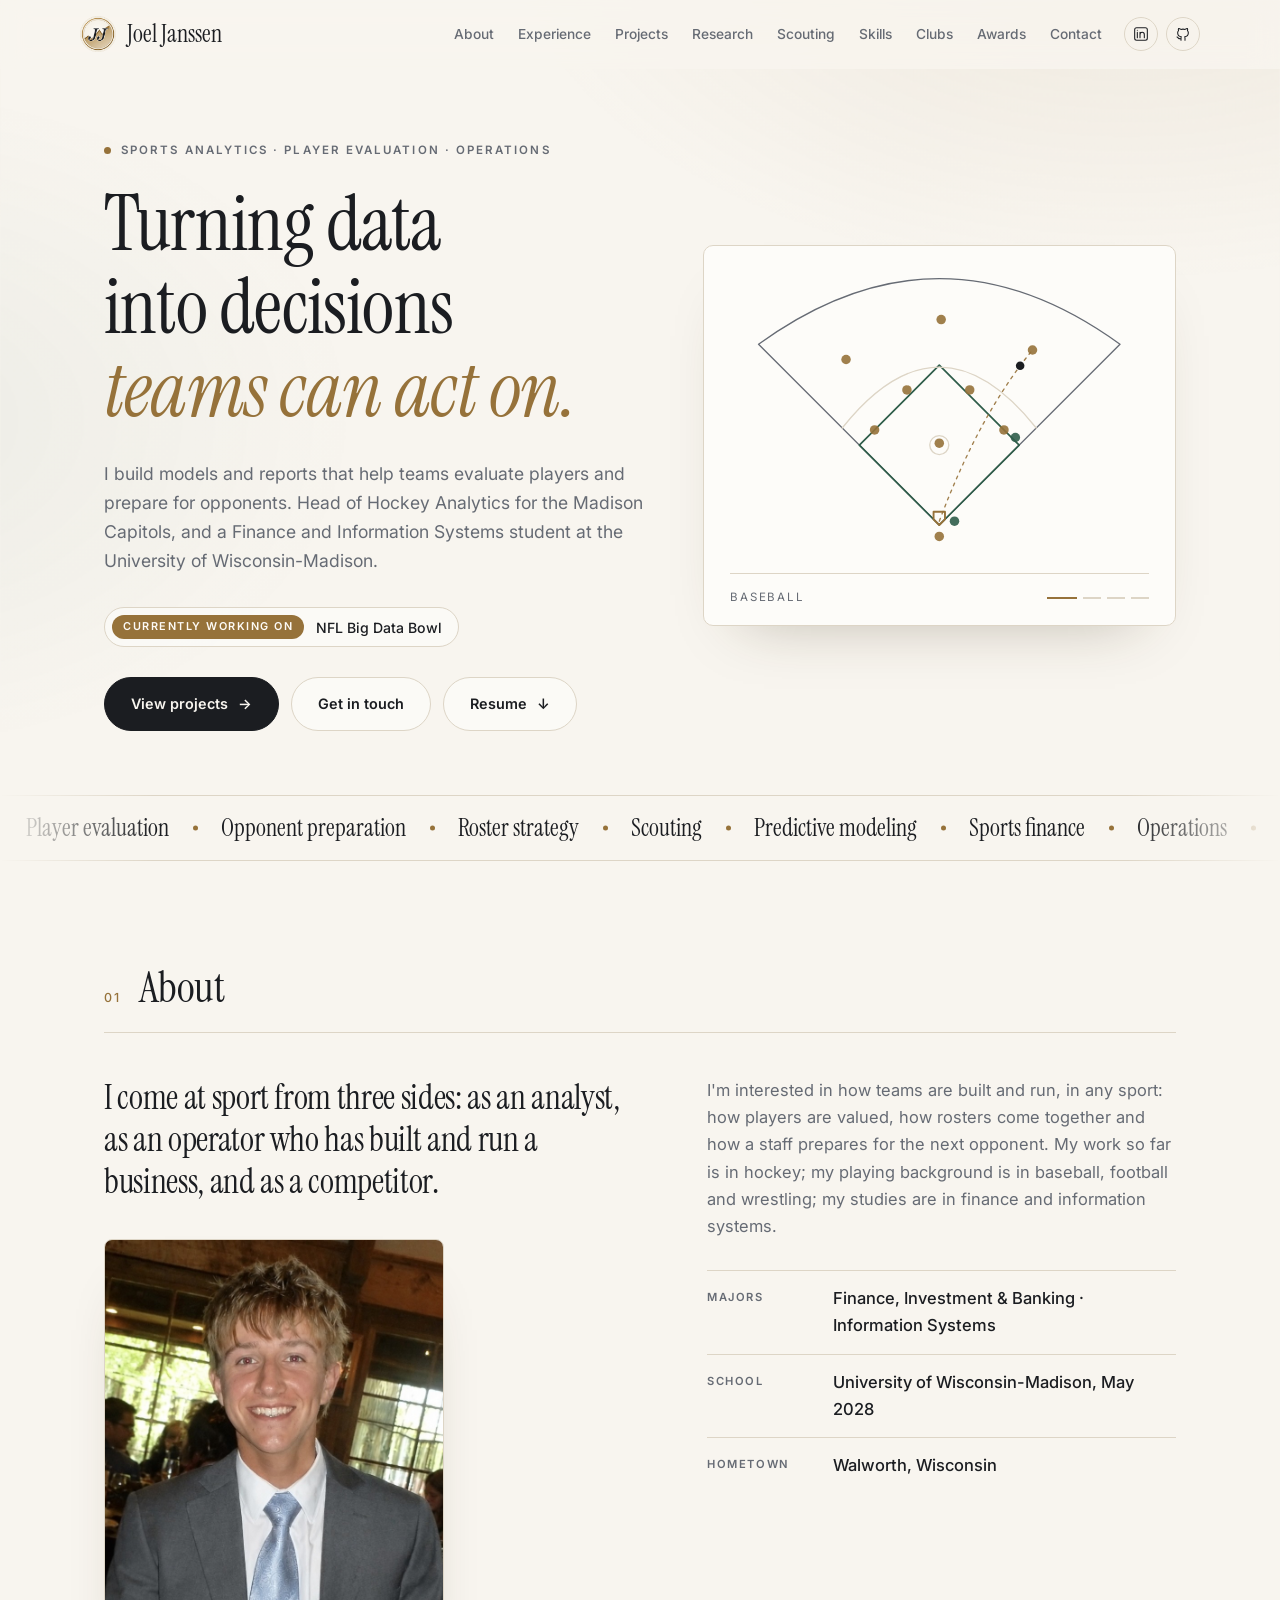
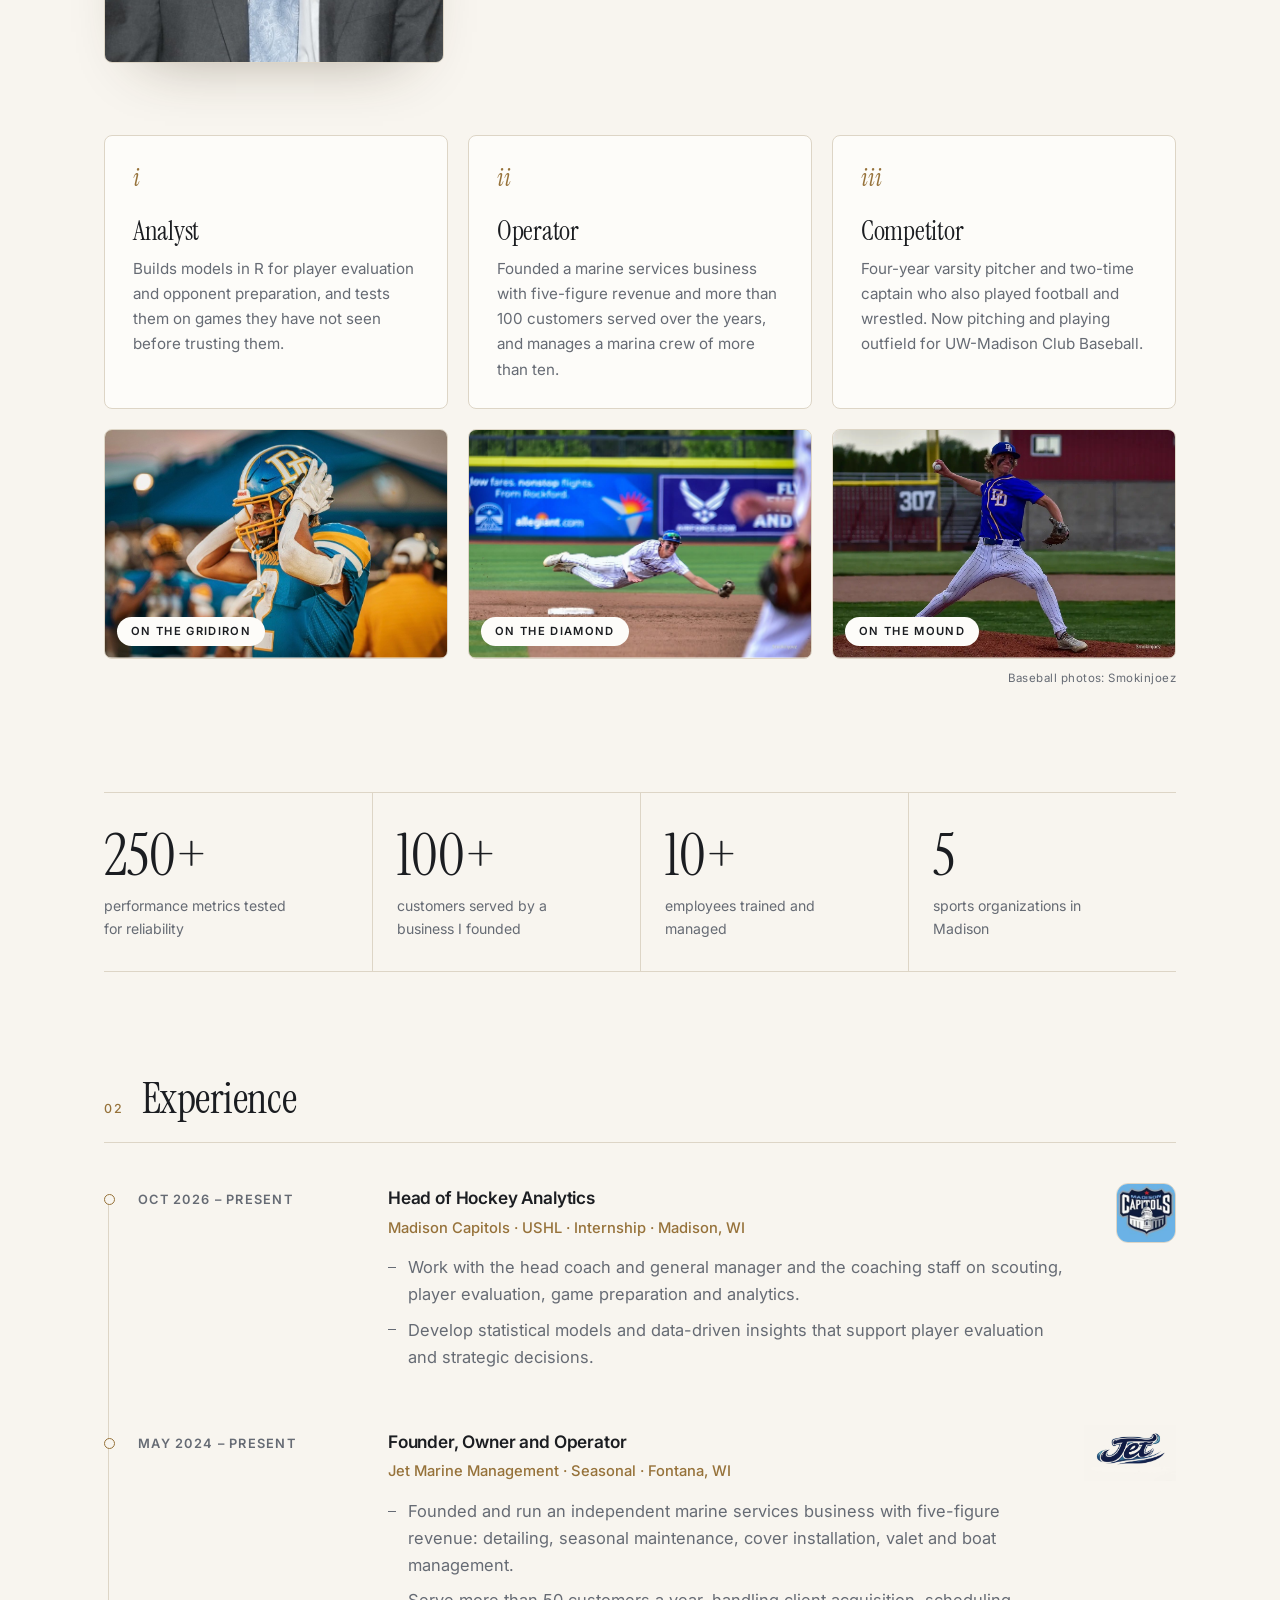
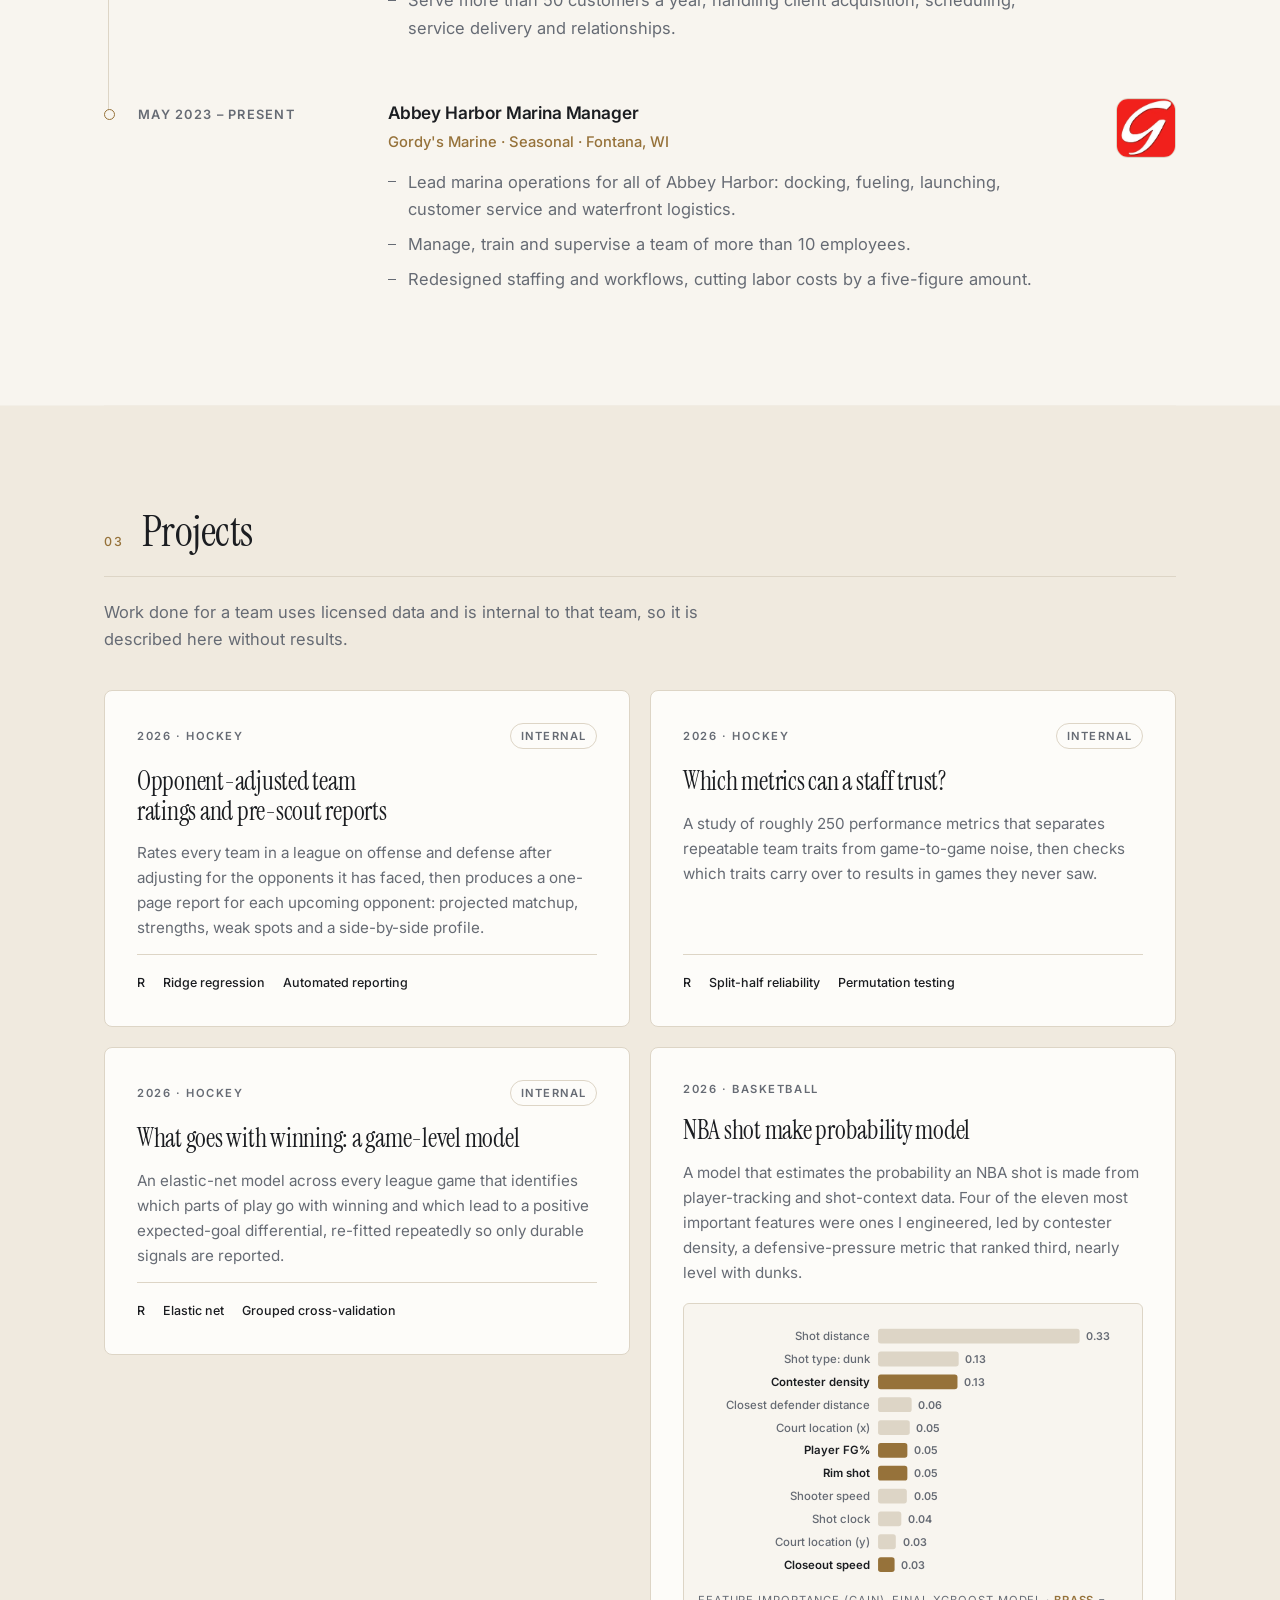
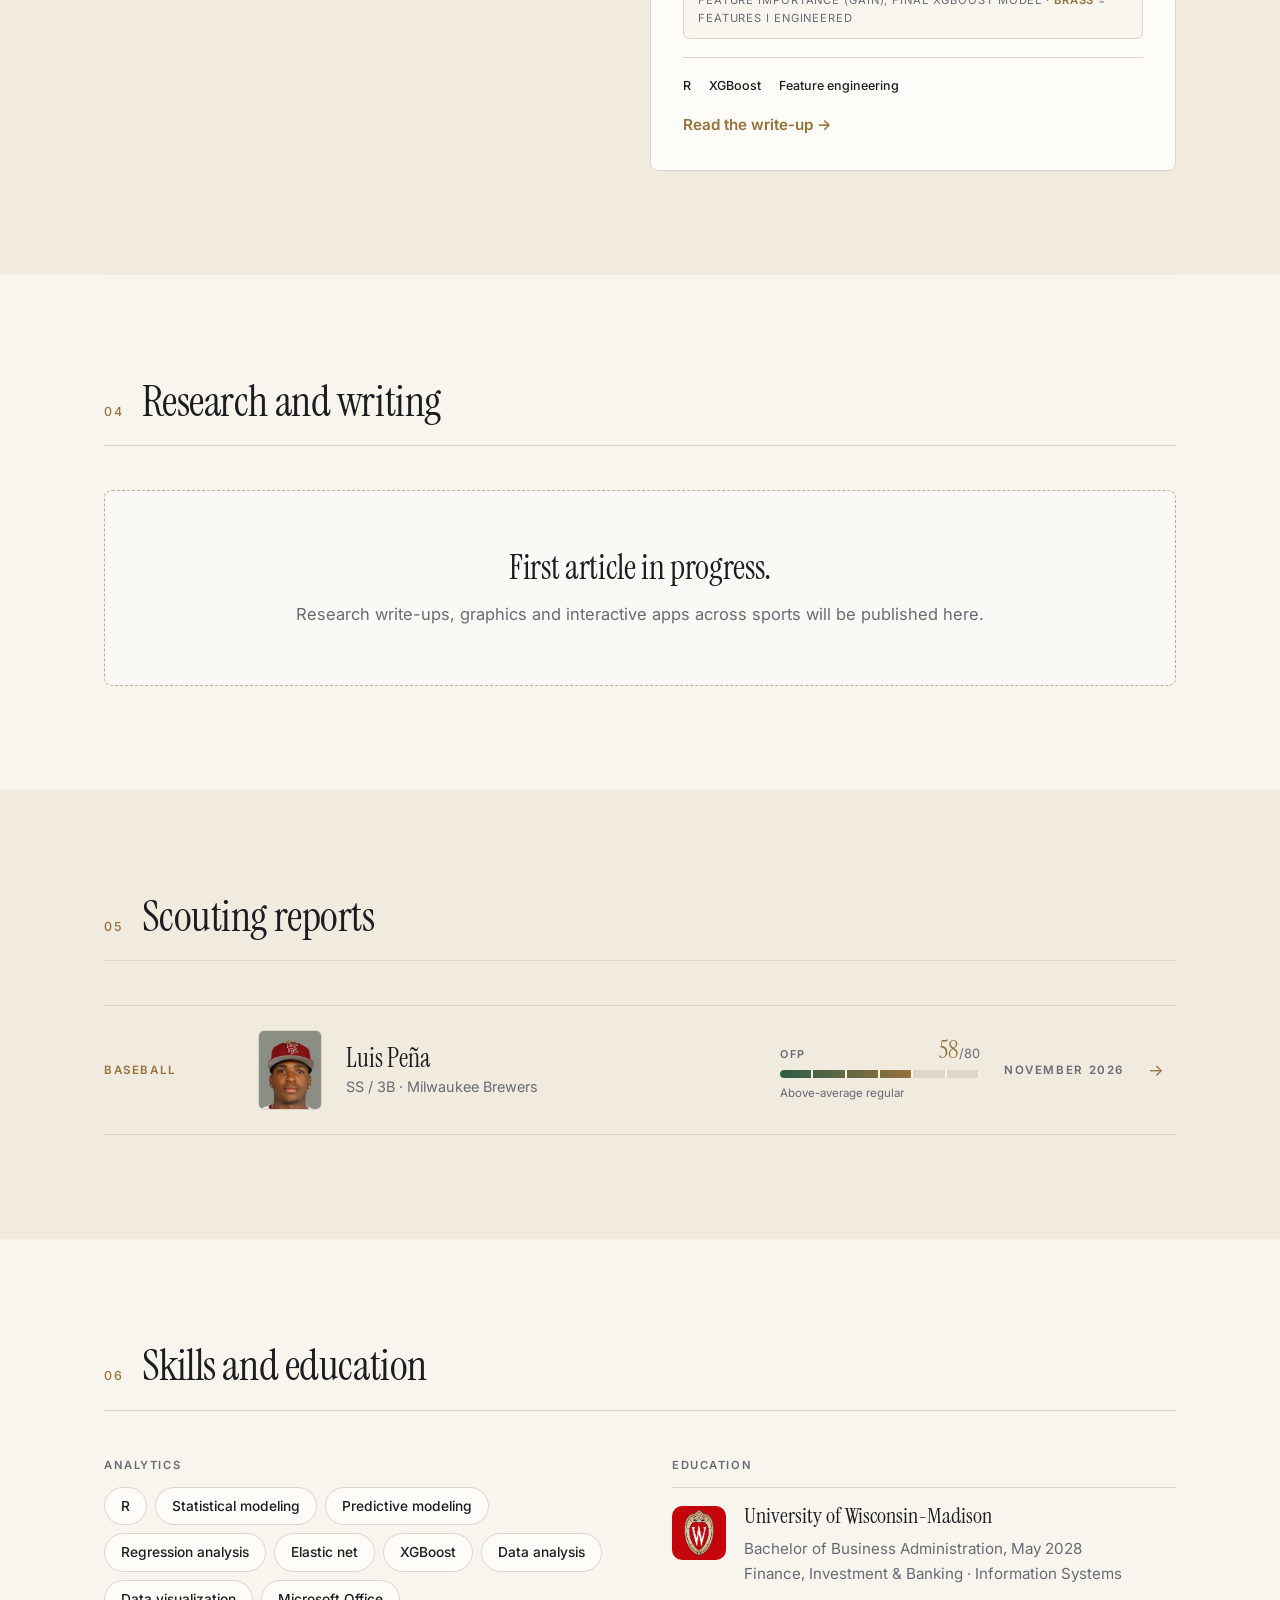
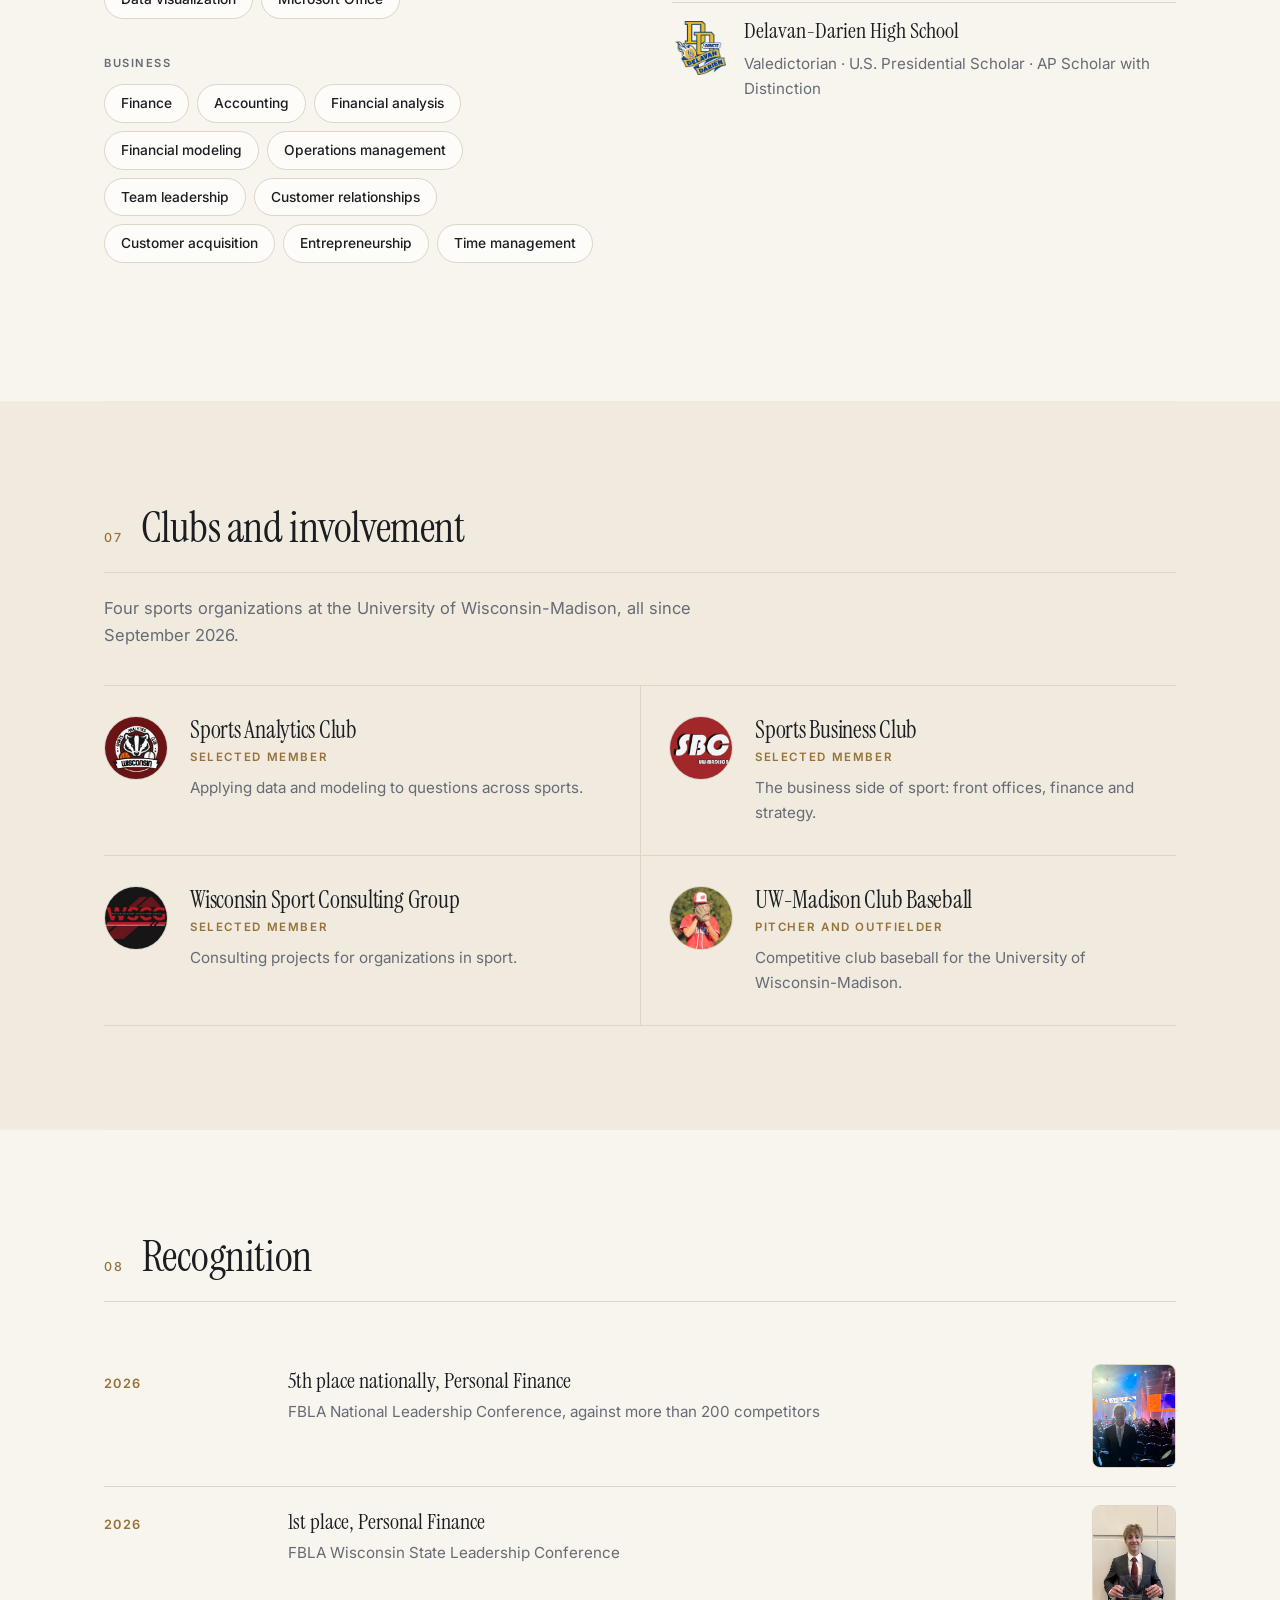
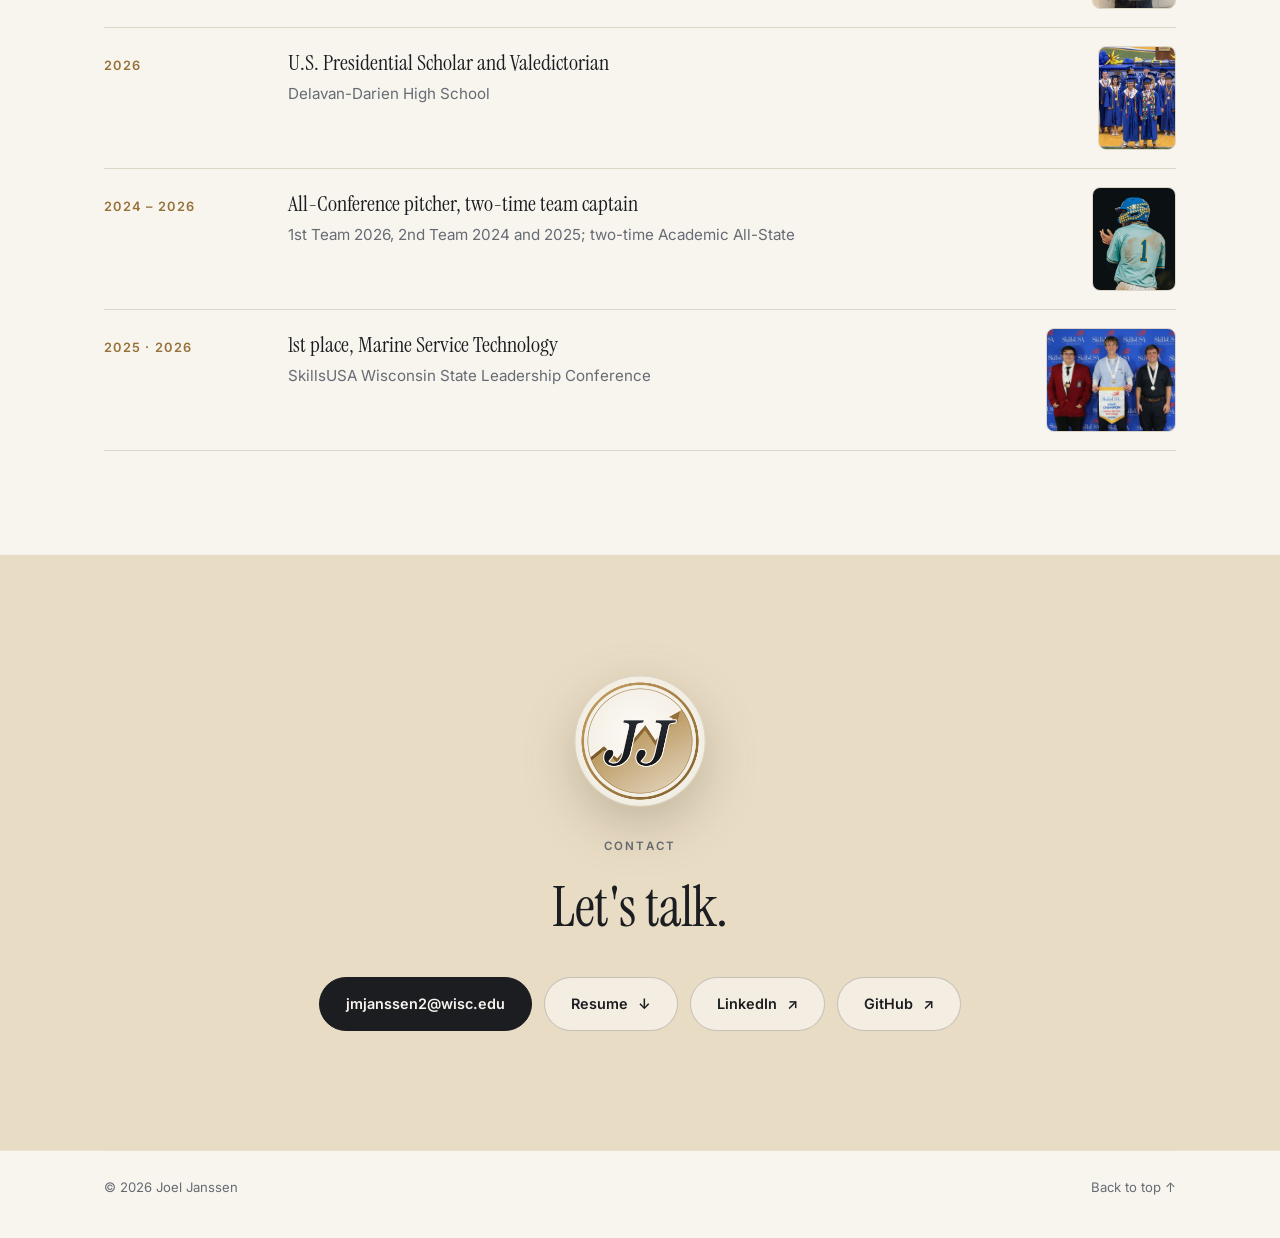
==== commit 25e10905: "Scouting reports: animated OFP bar on the 20-80 scale Co-Authored-By: Claude Opus 5.5 <noreply@anthr" ====
--- a/index.html
+++ b/index.html
@@ -23,7 +23,7 @@
   <link rel="preconnect" href="https://fonts.googleapis.com">
   <link rel="preconnect" href="https://fonts.gstatic.com" crossorigin>
   <link href="https://fonts.googleapis.com/css2?family=Instrument+Serif:ital@0;1&family=Inter:wght@400;500;600&display=swap" rel="stylesheet">
-  <link rel="stylesheet" href="styles.css?v=20261112150600">
+  <link rel="stylesheet" href="styles.css?v=20261112184500">
 </head>
 <body>
 
@@ -331,13 +331,20 @@
       <a class="report reveal" href="reports/2026-luis-pena.html">
         <span class="report-sport">Baseball</span>
         <img class="report-photo" src="images/report-luis-pena.jpg" alt="Luis Peña" onerror="this.remove()">
-        <span class="report-name">Luis Peña<small>SS / 3B · Milwaukee Brewers · OFP 60</small></span>
+        <span class="report-name">Luis Peña<small>SS / 3B · Milwaukee Brewers</small></span>
+        <span class="ofp-meter" data-ofp="60" aria-label="Overall future potential 60 on the 20 to 80 scouting scale">
+          <span class="ofp-top"><span class="ofp-lbl">OFP</span><span class="ofp-num"><b>60</b>/80</span></span>
+          <span class="ofp-bar"><span class="ofp-fill"></span></span>
+          <span class="ofp-grade">Above-average regular</span>
+        </span>
         <span class="report-date">November 2026</span>
         <span class="report-arrow" aria-hidden="true">→</span>
       </a>
     </div>
     <!-- To add a report: copy reports/report-template.html (or reports/2026-luis-pena.html), rename it,
-         fill it in, then copy the <a class="report reveal">...</a> block above and point it at the new file. -->
+         fill it in, then copy the <a class="report reveal">...</a> block above and point it at the new file.
+         Set data-ofp="..." and the number in <b>..</b> to the player's OFP; the bar fills itself and the
+         grade line (e.g. "Above-average regular") is filled in from the number if you leave it out. -->
   </section>
 
   <!-- ============ SKILLS ============ -->
@@ -420,7 +427,7 @@
 
 <footer><span>© 2026 Joel Janssen</span><a href="#home">Back to top ↑</a></footer>
 
-<script src="script.js?v=202611121453"></script>
+<script src="script.js?v=202611121845"></script>
 <!-- Visitor counts (GoatCounter): no cookies, no personal data. Dashboard: https://joeljanssen27.goatcounter.com -->
 <script data-goatcounter="https://joeljanssen27.goatcounter.com/count" async src="https://gc.zgo.at/count.js"></script>
 </body>
--- a/styles.css
+++ b/styles.css
@@ -189,13 +189,26 @@
 
 /* ---- scouting report list ---- */
 .reports { border-top: 1px solid var(--line); }
-.report { display: grid; grid-template-columns: 130px 64px 1fr auto 28px; gap: 24px; align-items: center; padding: 24px 0; border-bottom: 1px solid var(--line); text-decoration: none; transition: padding .4s var(--ease), background-color .4s; }
+.report { display: grid; grid-template-columns: 130px 64px 1fr 200px auto 28px; gap: 24px; align-items: center; padding: 24px 0; border-bottom: 1px solid var(--line); text-decoration: none; transition: padding .4s var(--ease), background-color .4s; }
 .report:hover { padding-left: 14px; padding-right: 14px; background: var(--accent-soft); }
 .report-sport, .report-date { font-size: 0.72rem; font-weight: 600; letter-spacing: 0.14em; text-transform: uppercase; color: var(--accent); }
 .report-date { color: var(--muted); }
 .report-photo { width: 64px; height: 80px; object-fit: cover; object-position: 50% 20%; border-radius: 6px; border: 1px solid var(--line); }
 .report-name { font: 400 1.6rem/1.15 var(--serif); }
 .report-name small { display: block; font: 400 0.9rem/1.4 var(--sans); color: var(--muted); margin-top: 4px; }
+/* OFP meter: a 20-80 scouting-scale bar that fills when the row scrolls into view */
+.ofp-meter { display: flex; flex-direction: column; gap: 6px; }
+.ofp-top { display: flex; justify-content: space-between; align-items: baseline; }
+.ofp-lbl { font-size: 0.68rem; font-weight: 600; letter-spacing: 0.14em; color: var(--muted); }
+.ofp-num { font: 400 0.8rem var(--sans); color: var(--muted); }
+.ofp-num b { font: 400 1.5rem/1 var(--serif); color: var(--accent); margin-right: 1px; }
+.ofp-bar { position: relative; height: 8px; border-radius: 4px; overflow: hidden; background: var(--line); }
+.ofp-bar::after { content: ""; position: absolute; inset: 0; pointer-events: none;     /* grade lines at 30, 40 ... 70 */
+  background: repeating-linear-gradient(90deg, transparent 0 calc(100% / 6 - 2px), var(--bg) calc(100% / 6 - 2px) calc(100% / 6)); }
+.ofp-fill { position: absolute; inset: 0 auto 0 0; width: var(--fill, 0%); border-radius: 4px; background: linear-gradient(90deg, var(--green), var(--accent)); }
+.ofp-grade { font-size: 0.72rem; color: var(--muted); }
+.js .ofp-fill { width: 0; transition: width 1.4s var(--ease) .3s; }
+.js .report.in .ofp-fill { width: var(--fill, 0%); }
 .report-arrow { color: var(--accent); transition: transform .4s var(--ease); }
 .report:hover .report-arrow { transform: translateX(6px); }
 
@@ -352,9 +365,10 @@
   .report { grid-template-columns: 56px 1fr 24px; gap: 6px 14px; }
   .report-sport { grid-column: 2; grid-row: 1; }
   .report-name { grid-column: 2; grid-row: 2; }
-  .report-date { grid-column: 2; grid-row: 3; }
-  .report-photo { grid-column: 1; grid-row: 1 / span 3; width: 56px; height: 70px; }
-  .report-arrow { grid-column: 3; grid-row: 1 / span 3; }
+  .report-date { grid-column: 2; grid-row: 4; }
+  .ofp-meter { grid-column: 2; grid-row: 3; max-width: 240px; margin-top: 6px; }
+  .report-photo { grid-column: 1; grid-row: 1 / span 4; width: 56px; height: 70px; }
+  .report-arrow { grid-column: 3; grid-row: 1 / span 4; }
   .club, .club:nth-child(even) { padding: 26px 0; border-left: 0; grid-template-columns: 52px 1fr; gap: 18px; }
   .club:hover, .club:nth-child(even):hover { padding-left: 8px; }
   .club-mark { width: 52px; height: 52px; font-size: 0.95rem; }
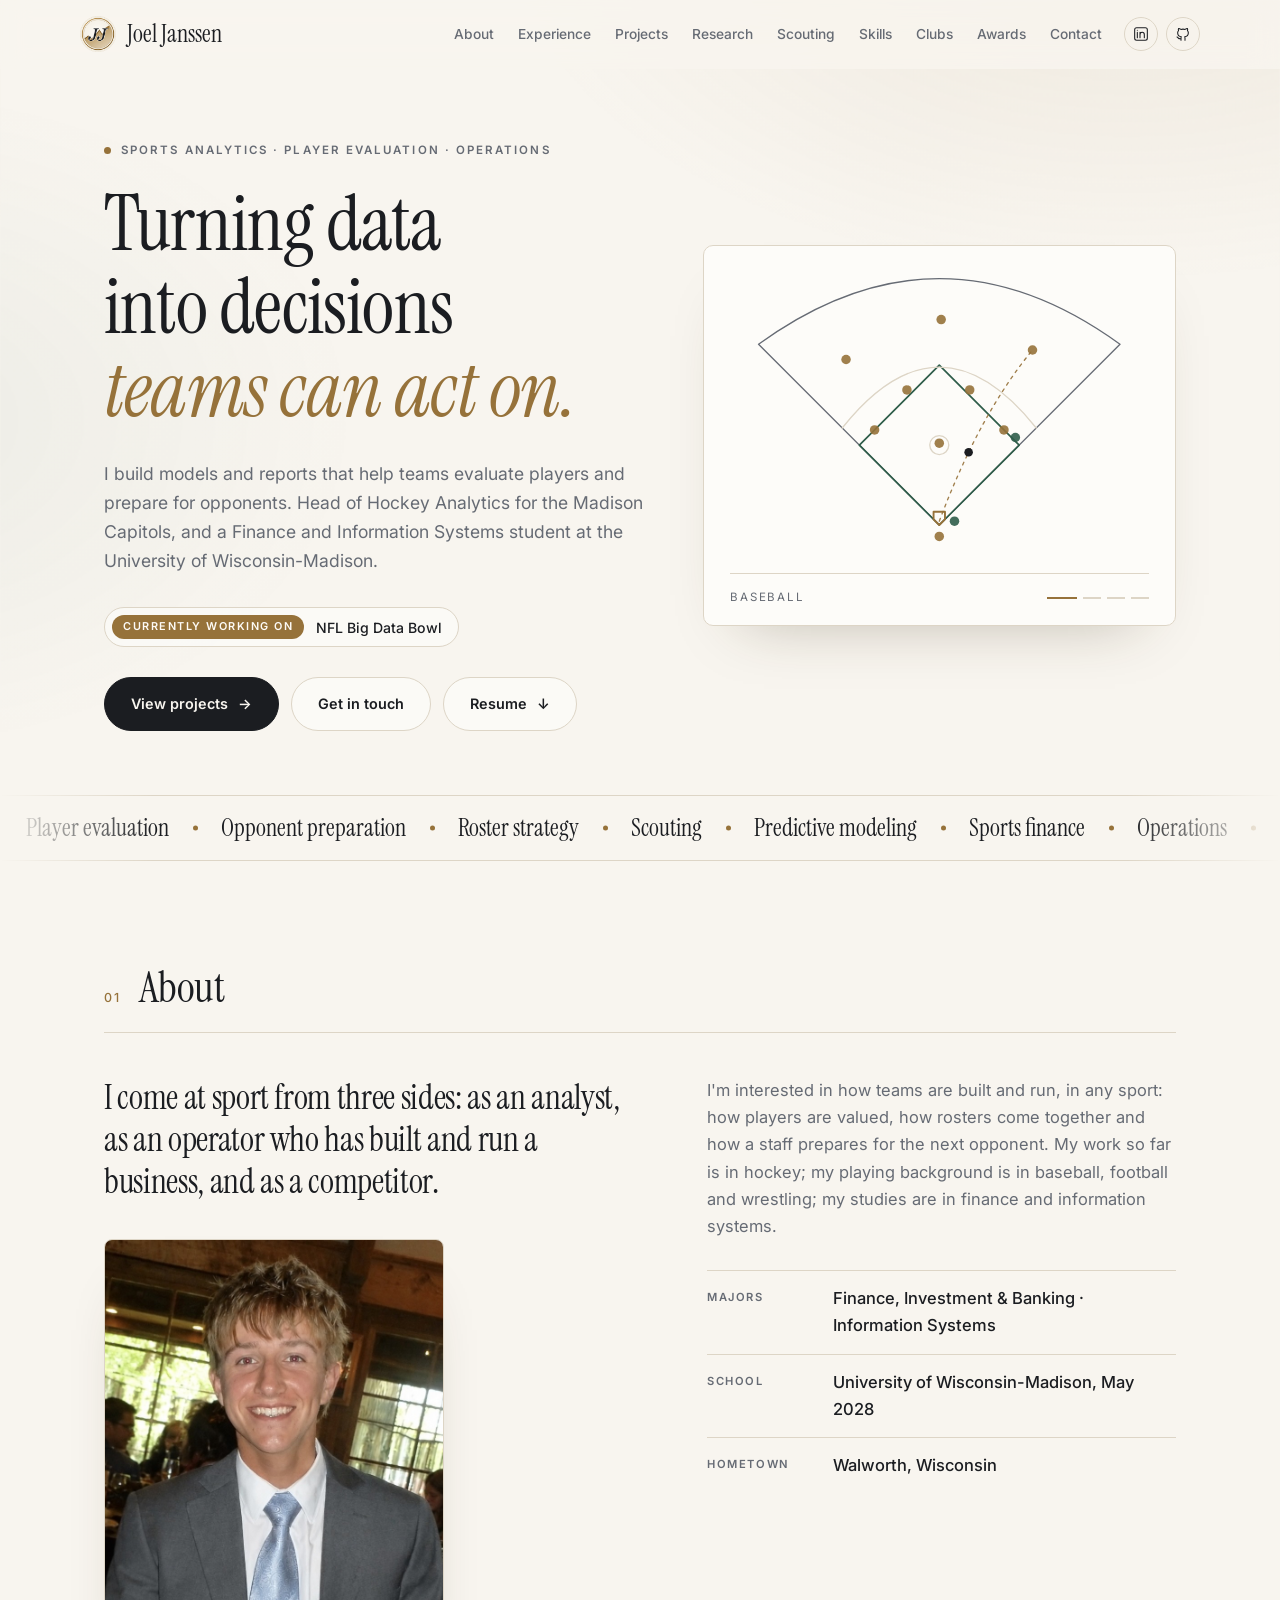
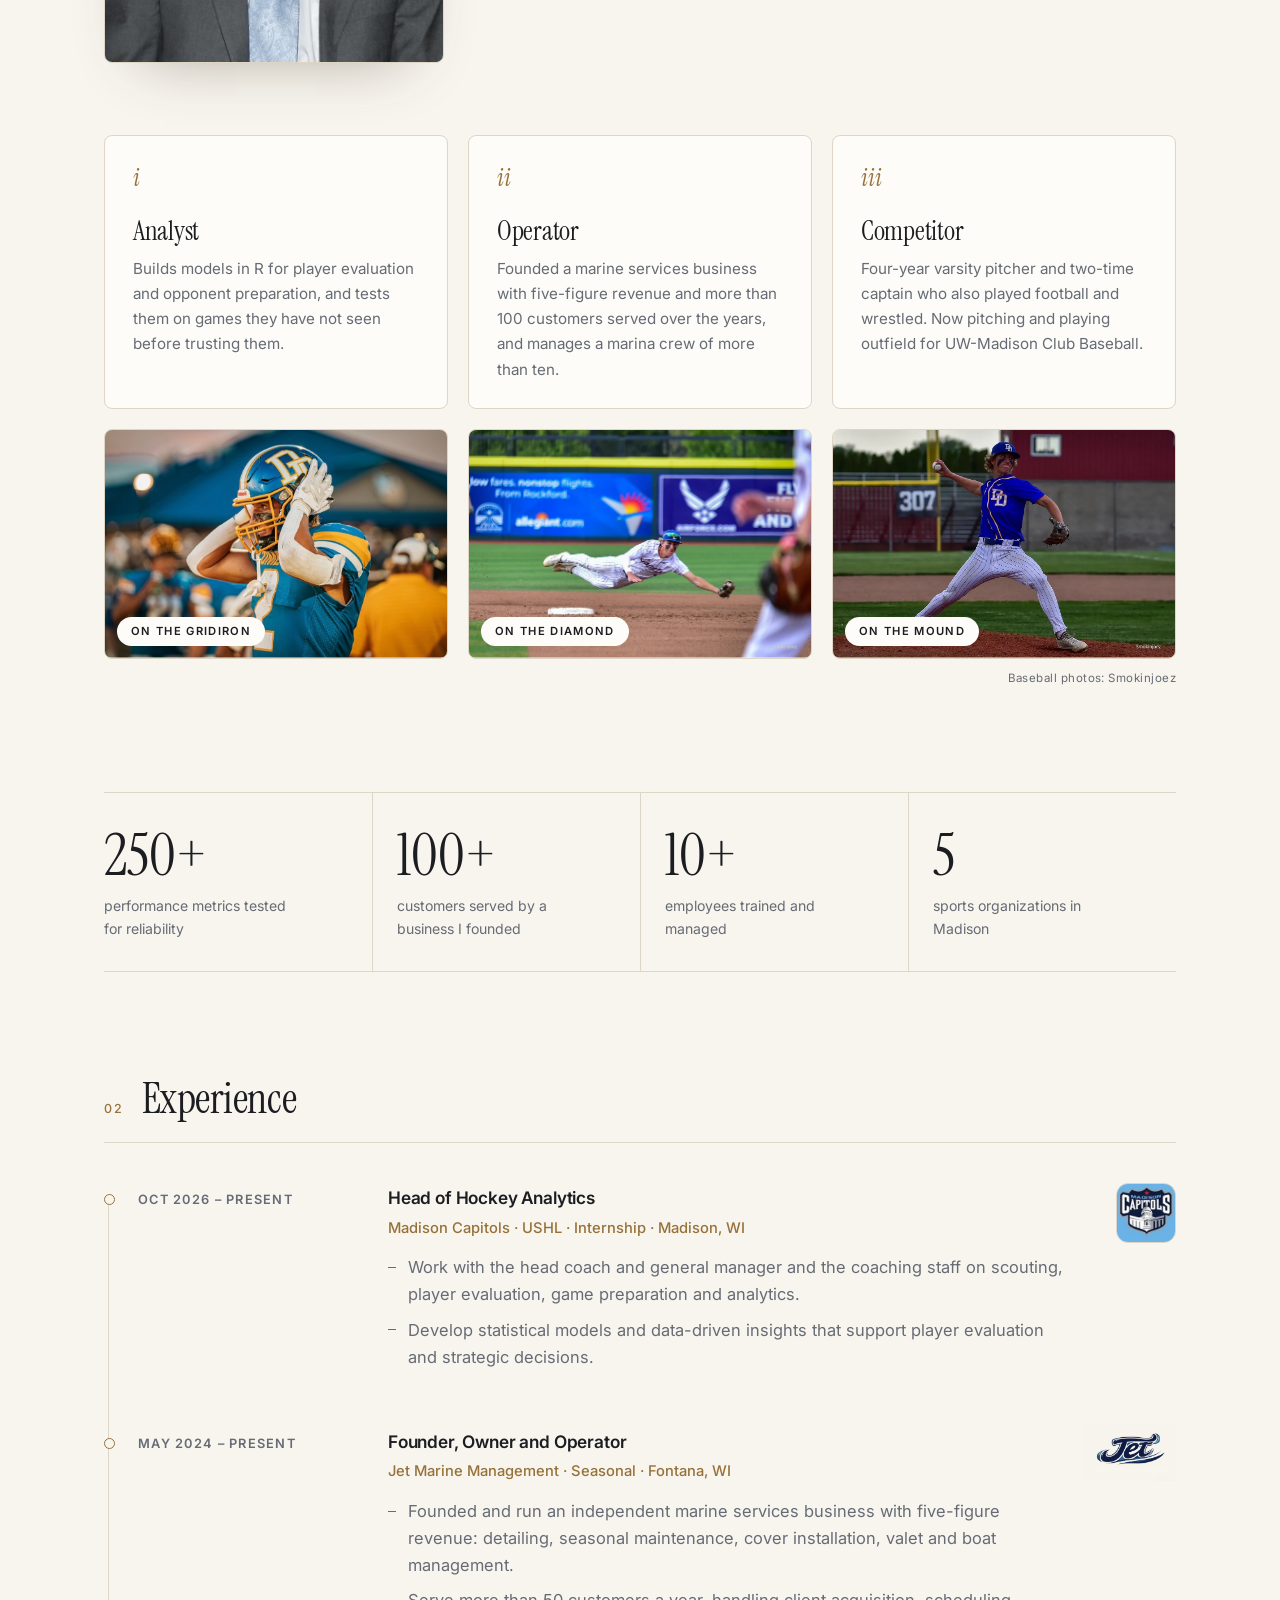
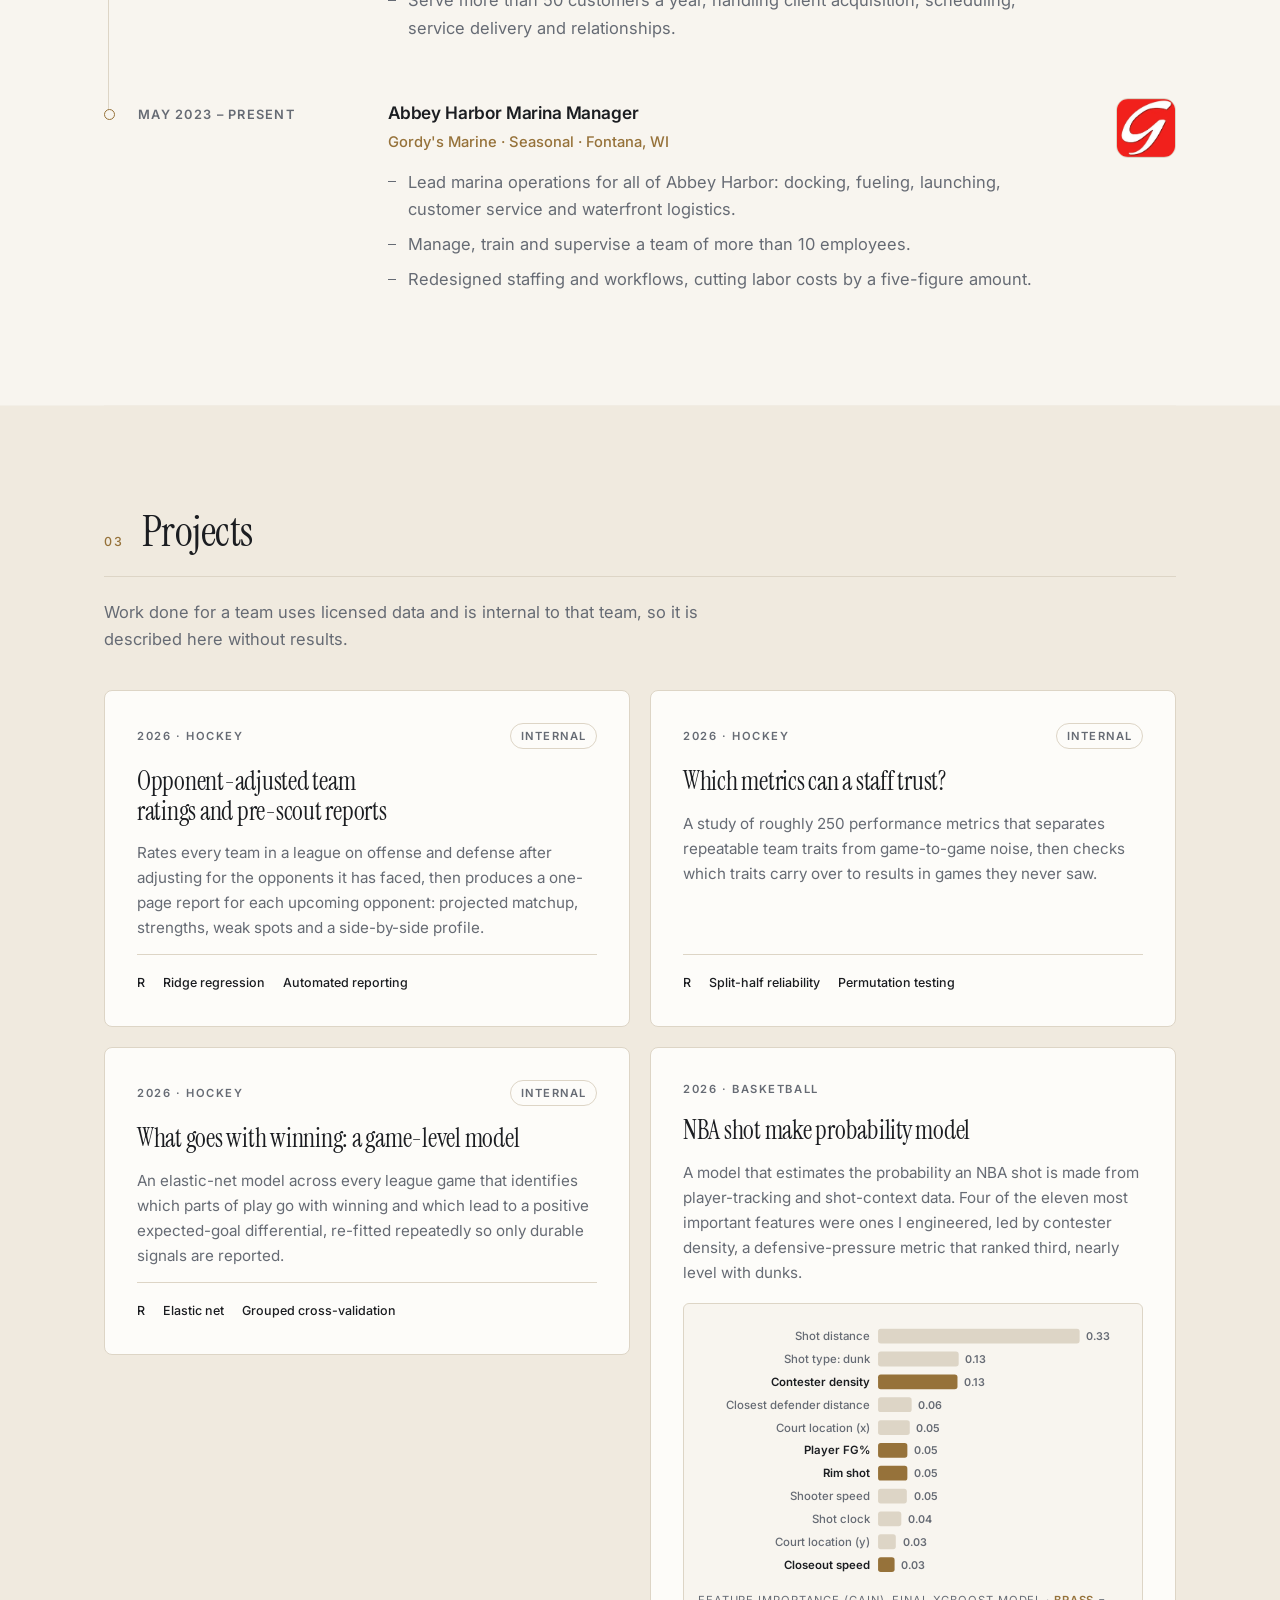
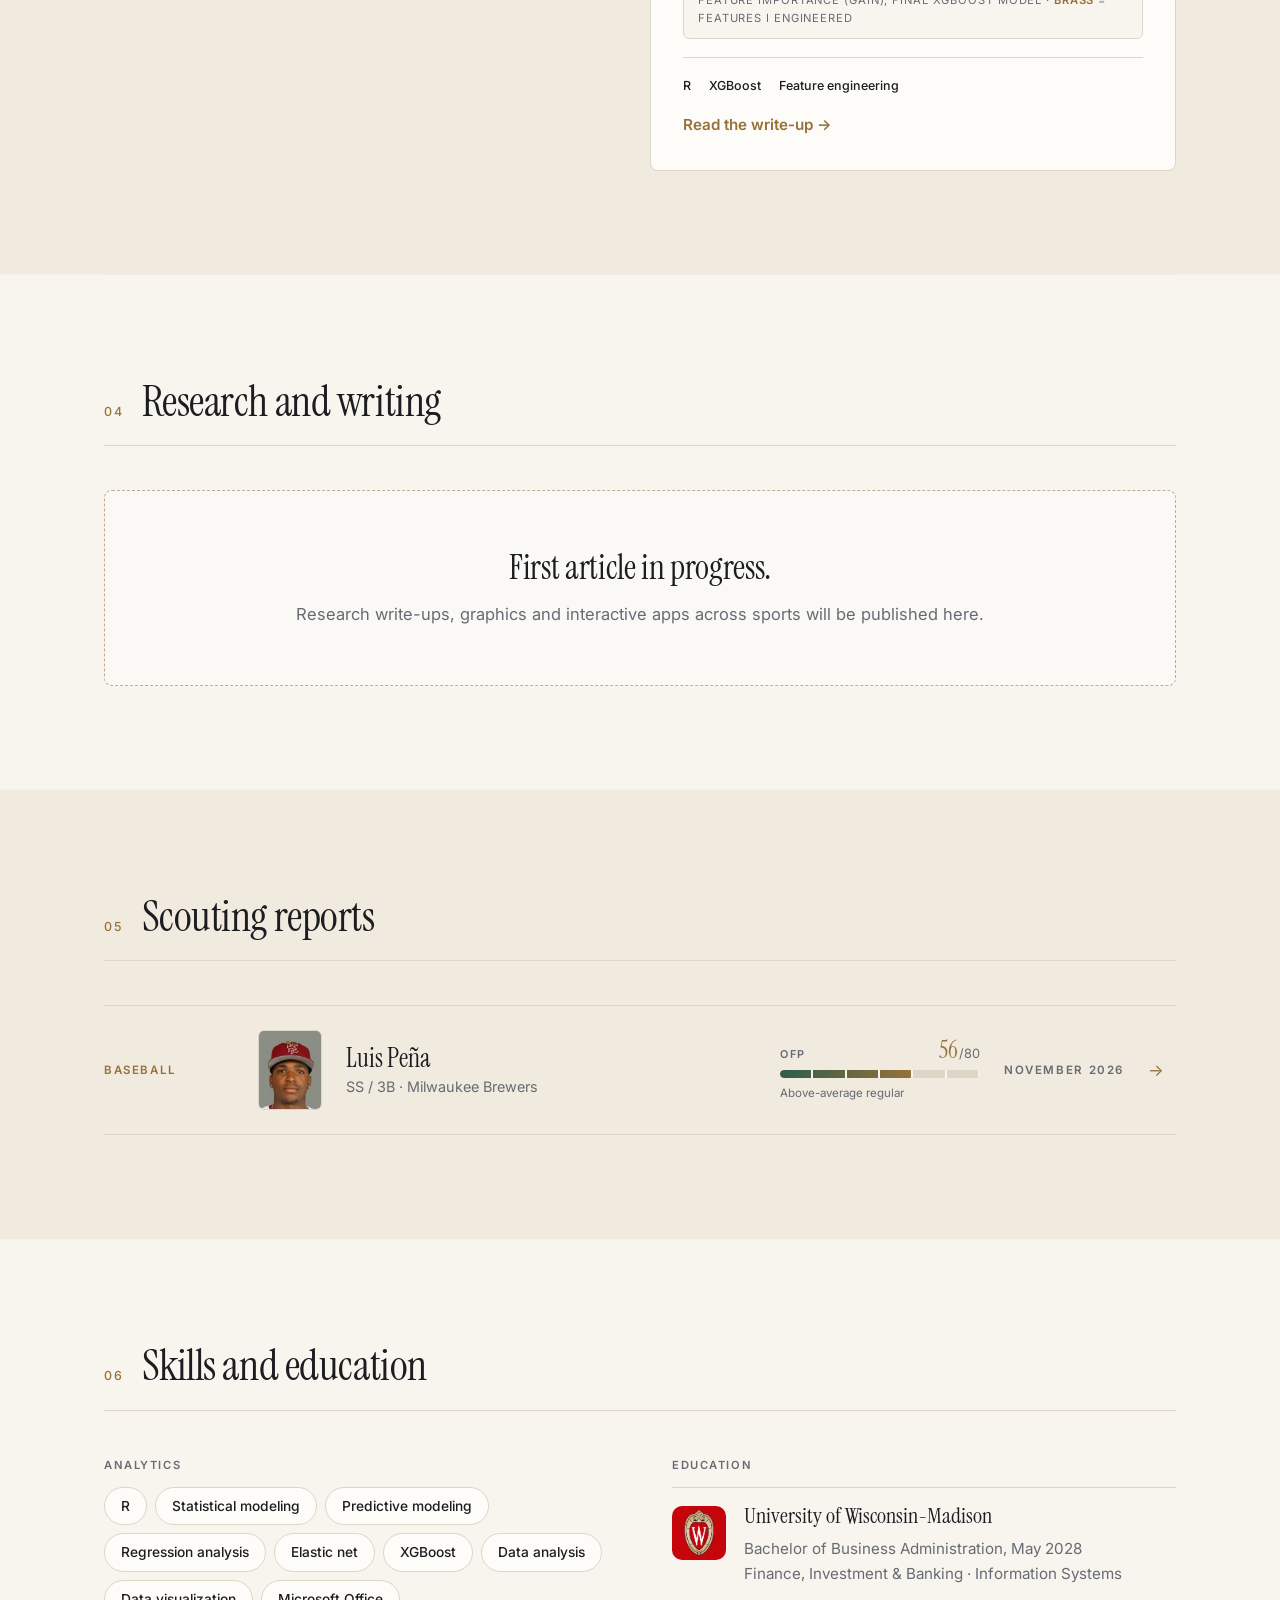
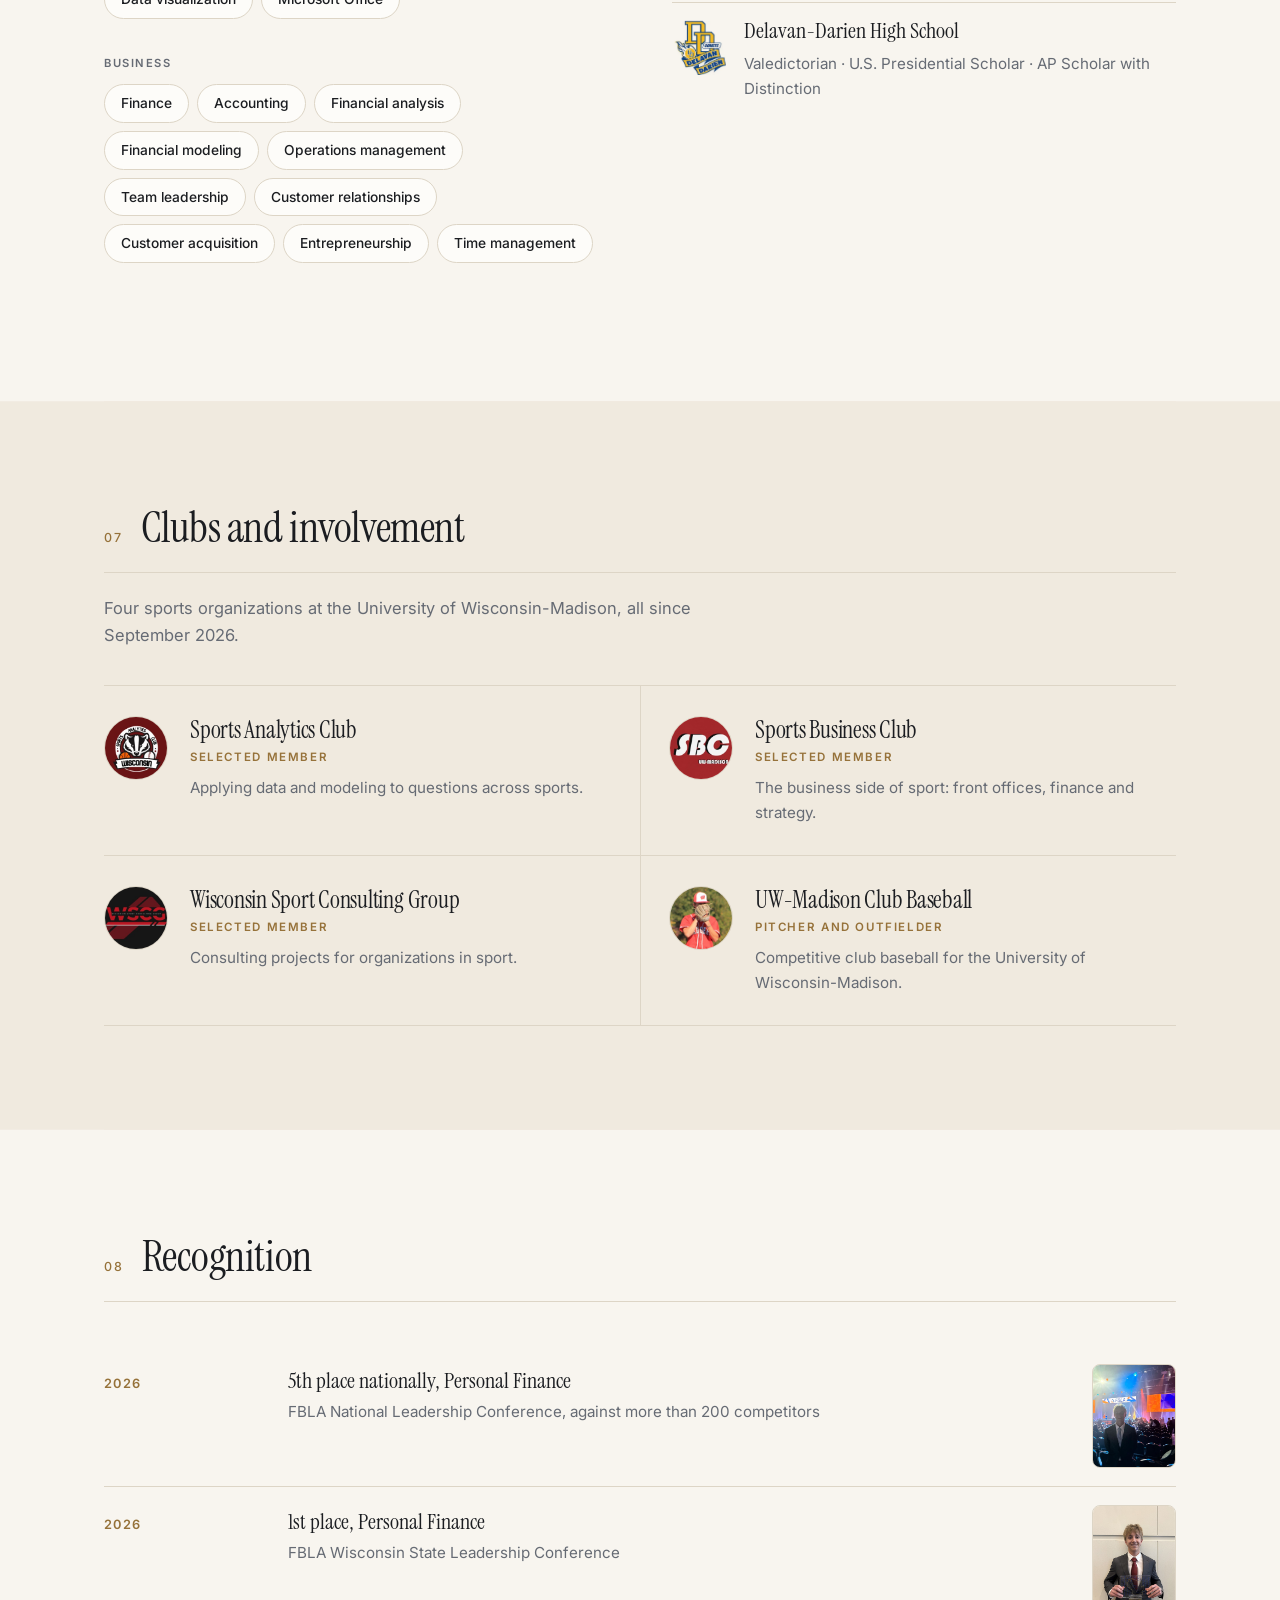
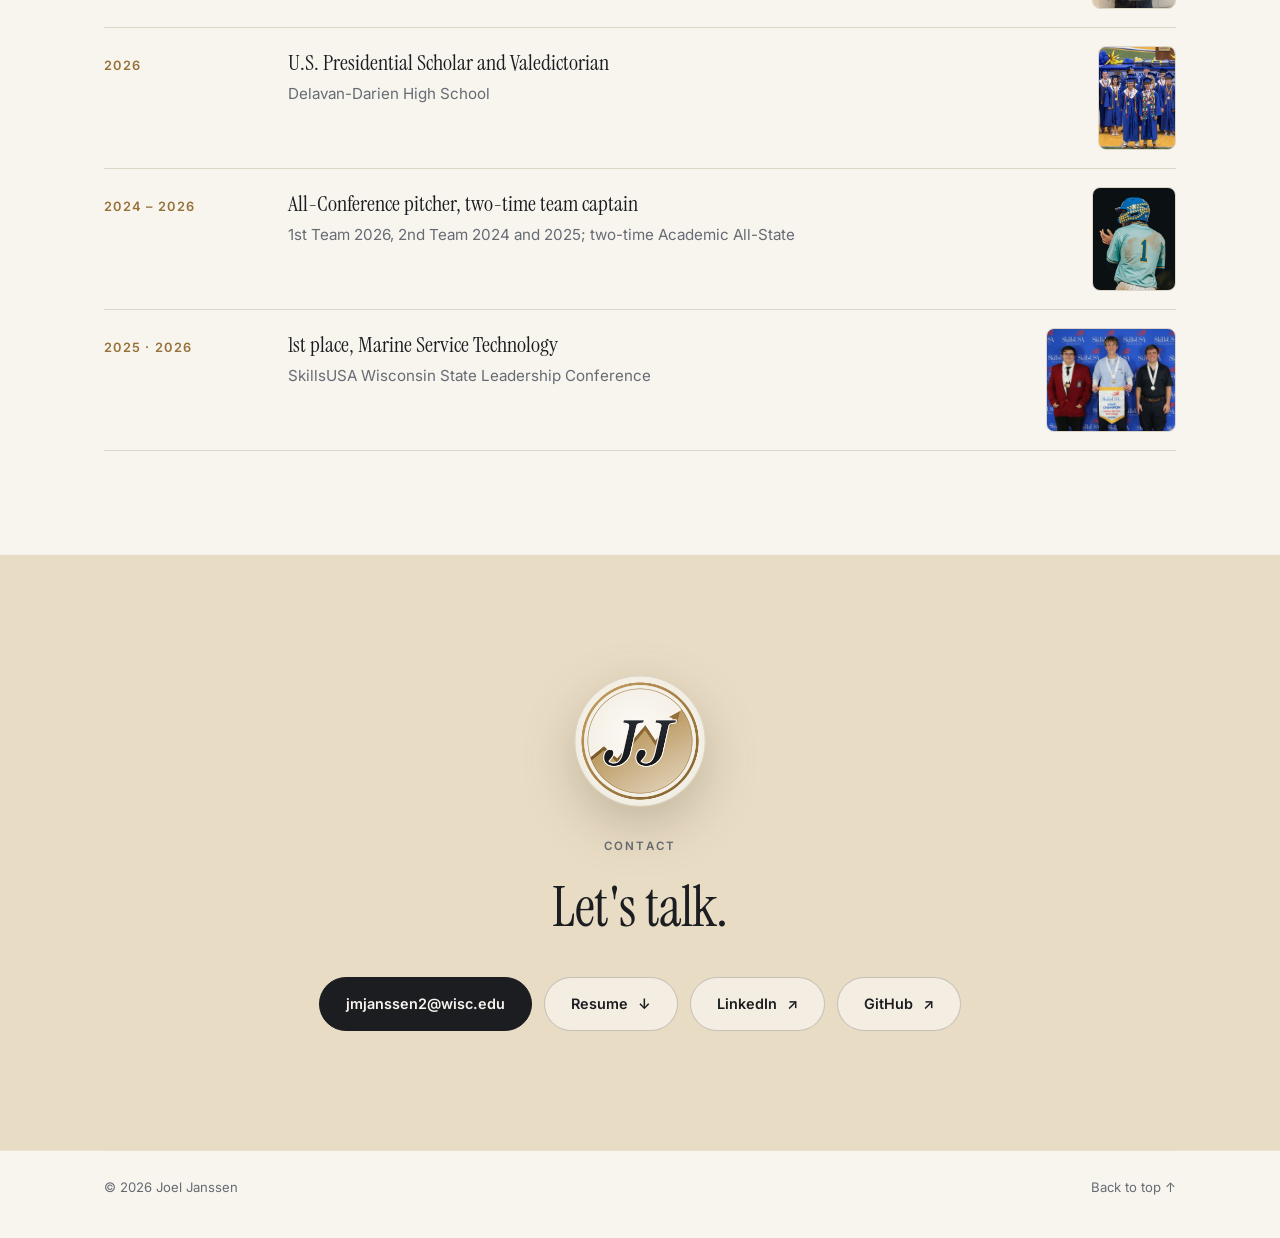
==== commit 8e35ecf6: "Add Google-sized favicons, favicon.ico, robots.txt and sitemap Co-Authored-By: Claude Opus 5.5 <nore" ====
--- a/index.html
+++ b/index.html
@@ -7,8 +7,12 @@
   <title>Joel Janssen's Portfolio | Sports Analytics</title>
   <meta name="description" content="Joel Janssen: sports analytics, player evaluation and operations. Head of Hockey Analytics for the Madison Capitols (USHL) and a business student at the University of Wisconsin-Madison.">
   <!-- The JJ logo shown on the browser tab and when the site is saved to a phone's home screen -->
-  <link rel="icon" type="image/png" sizes="32x32" href="images/favicon-32.png?v=20261111222240">
-  <link rel="icon" type="image/png" sizes="16x16" href="images/favicon-16.png?v=20261111222240">
+  <link rel="icon" href="/favicon.ico?v=20261118114054" sizes="16x16 32x32 48x48">
+  <link rel="icon" type="image/png" sizes="192x192" href="images/favicon-192.png?v=20261118114054">
+  <link rel="icon" type="image/png" sizes="96x96" href="images/favicon-96.png?v=20261118114054">
+  <link rel="icon" type="image/png" sizes="48x48" href="images/favicon-48.png?v=20261118114054">
+  <link rel="icon" type="image/png" sizes="32x32" href="images/favicon-32.png?v=20261118114054">
+  <link rel="icon" type="image/png" sizes="16x16" href="images/favicon-16.png?v=20261118114054">
   <link rel="apple-touch-icon" href="images/apple-touch-icon.png?v=20261111222240">
   <!-- How the site appears when its link is shared (LinkedIn, texts, Slack) -->
   <meta property="og:type" content="website">
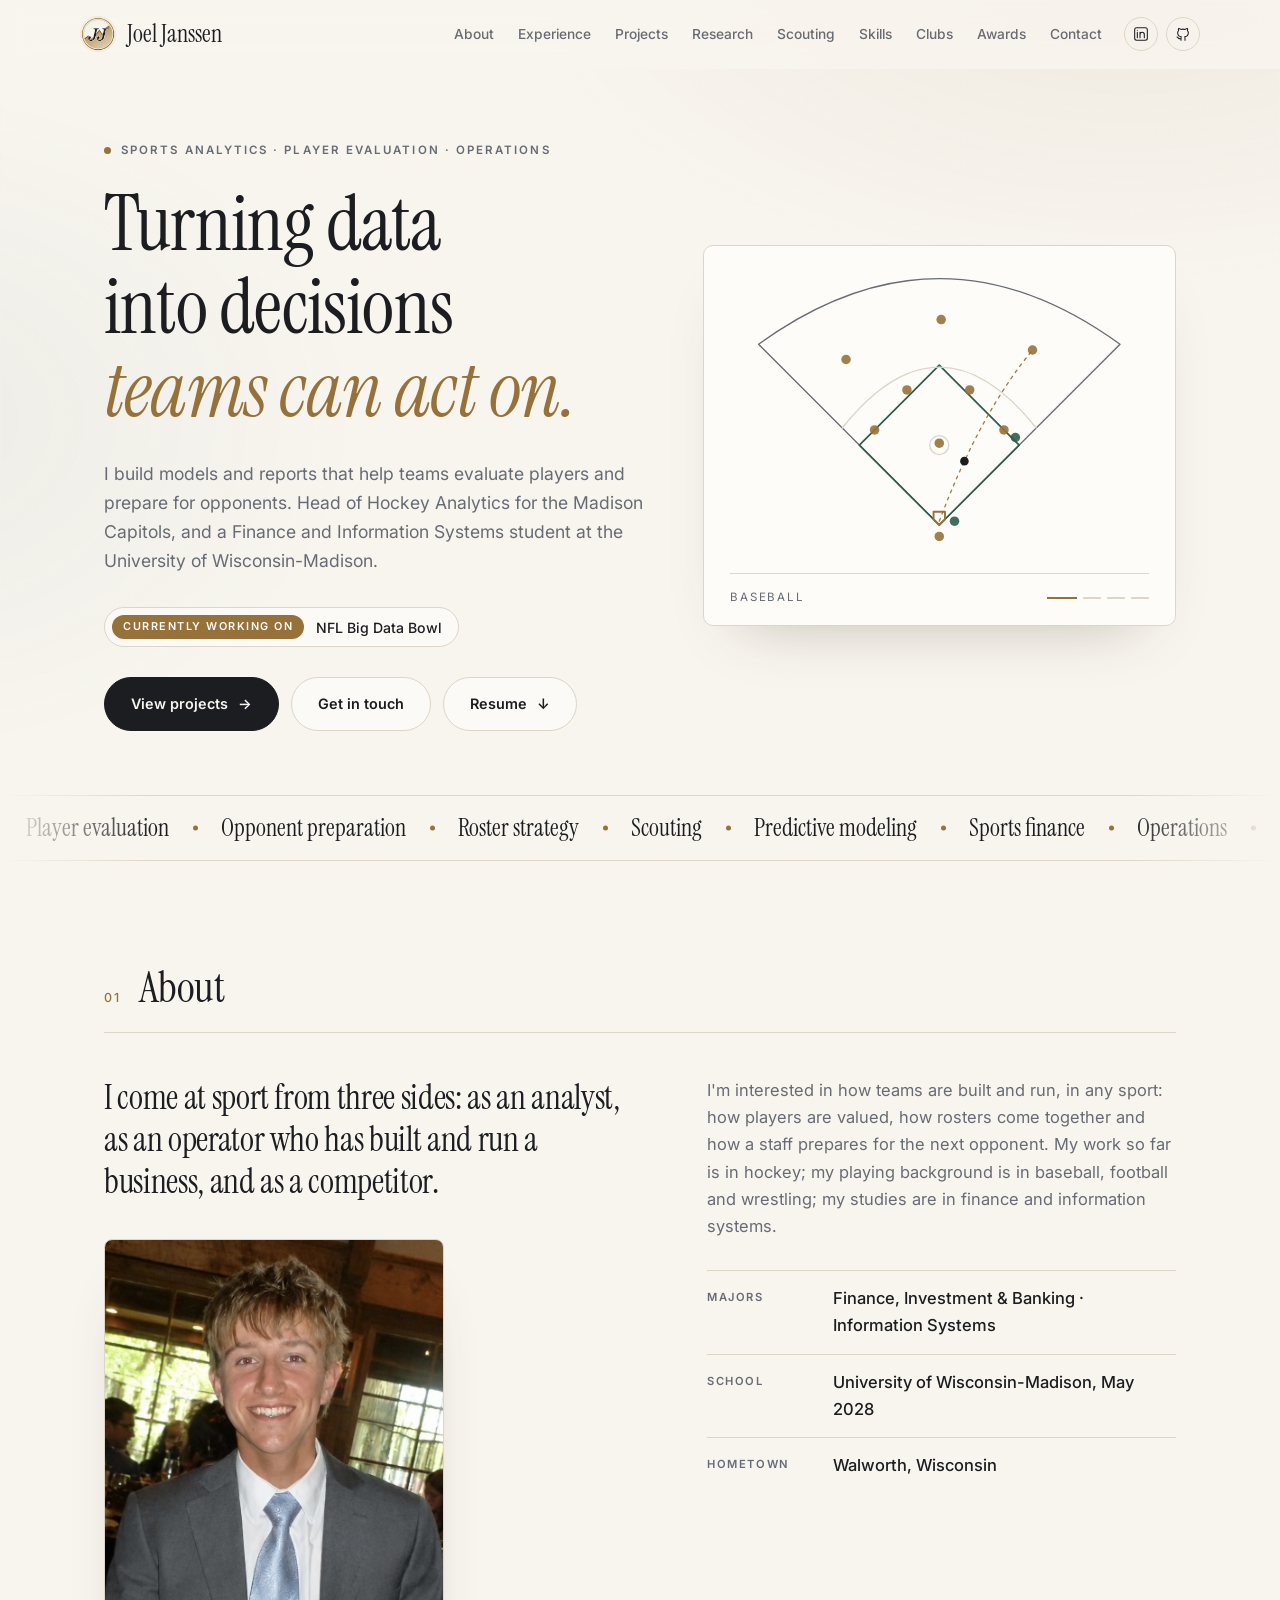
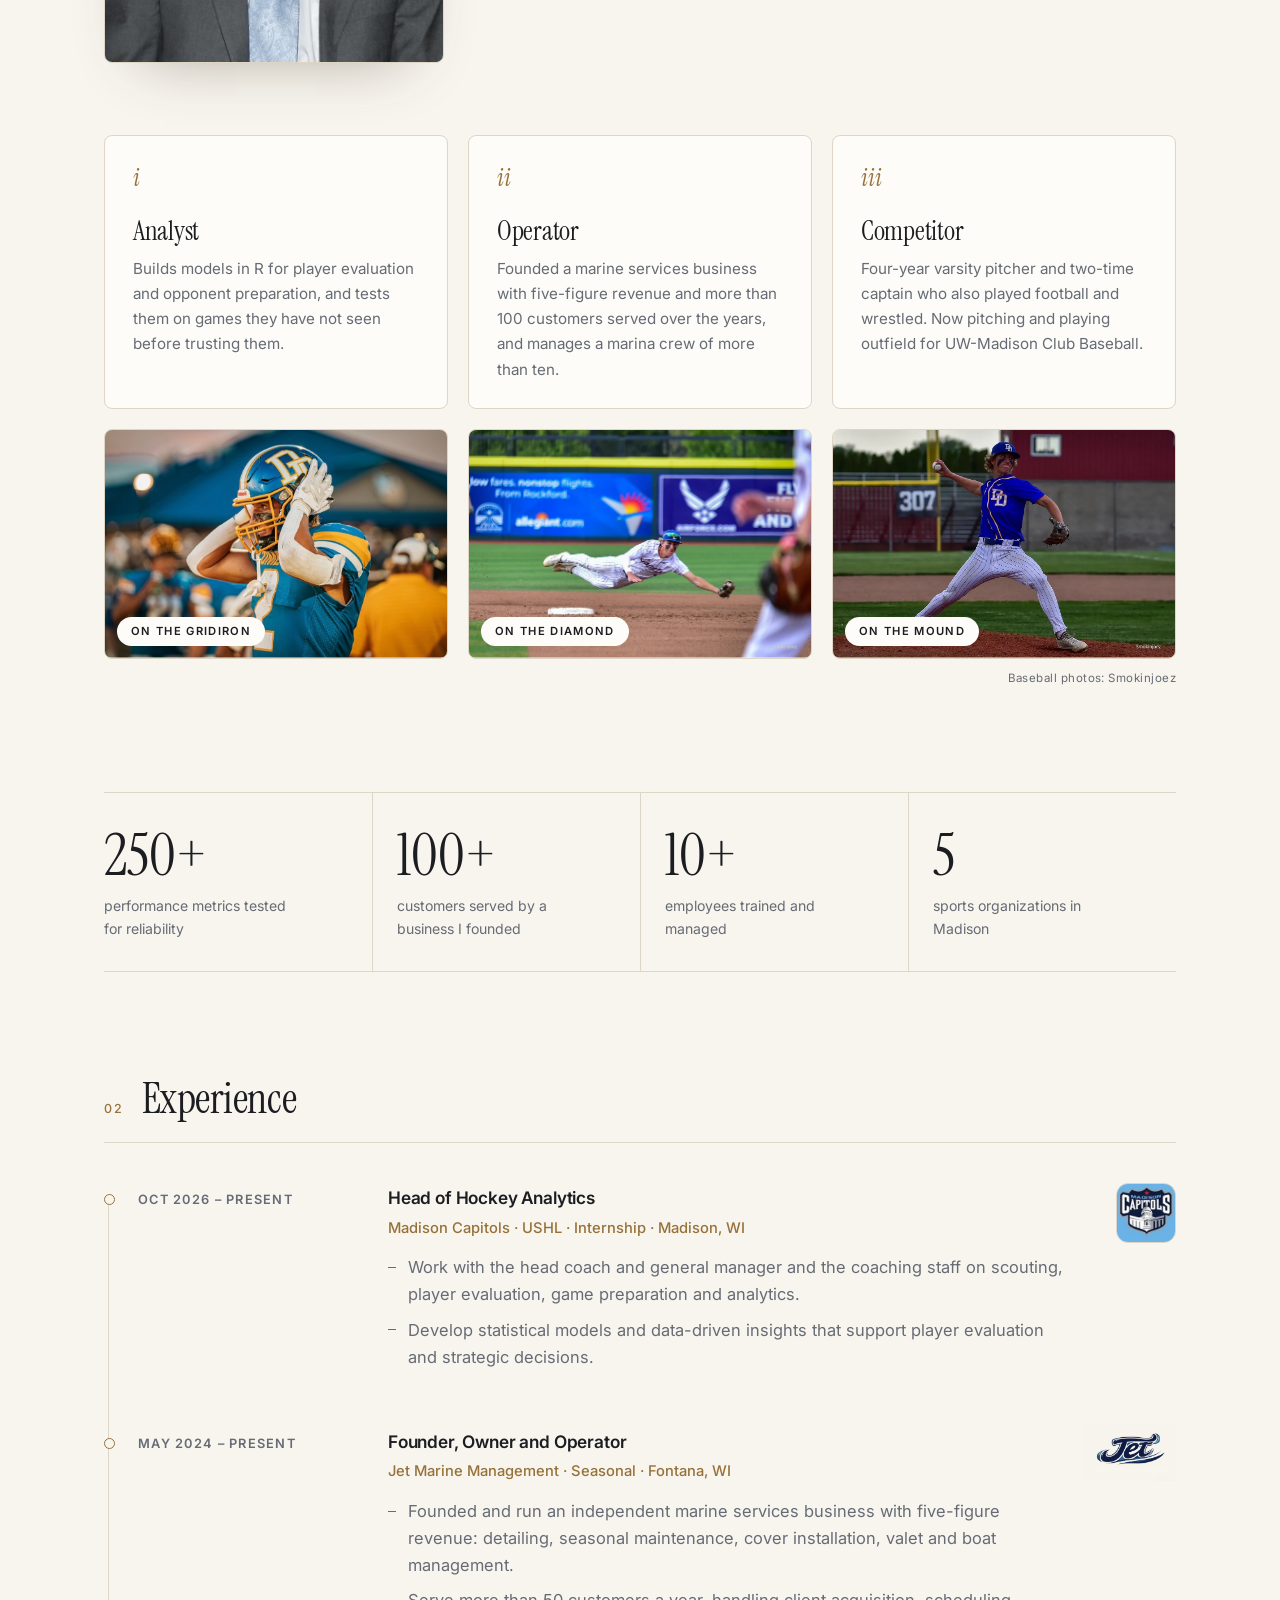
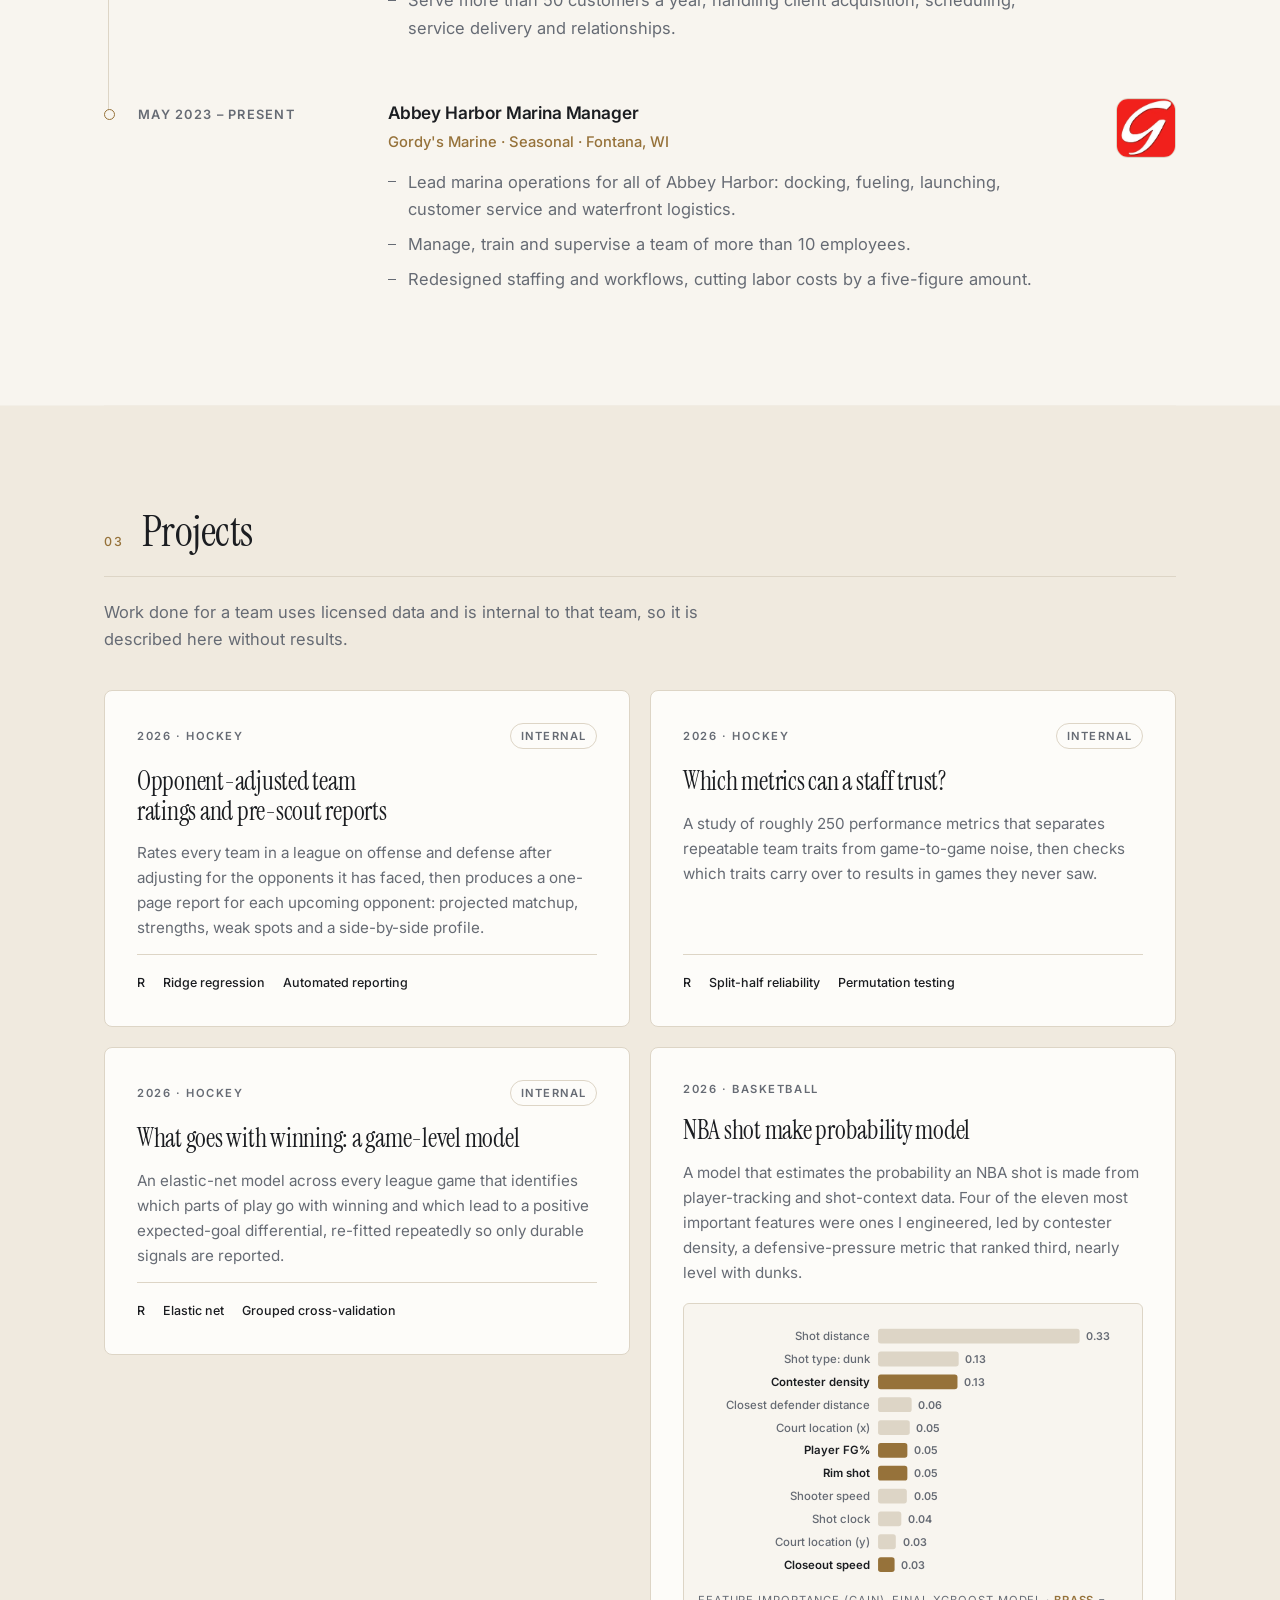
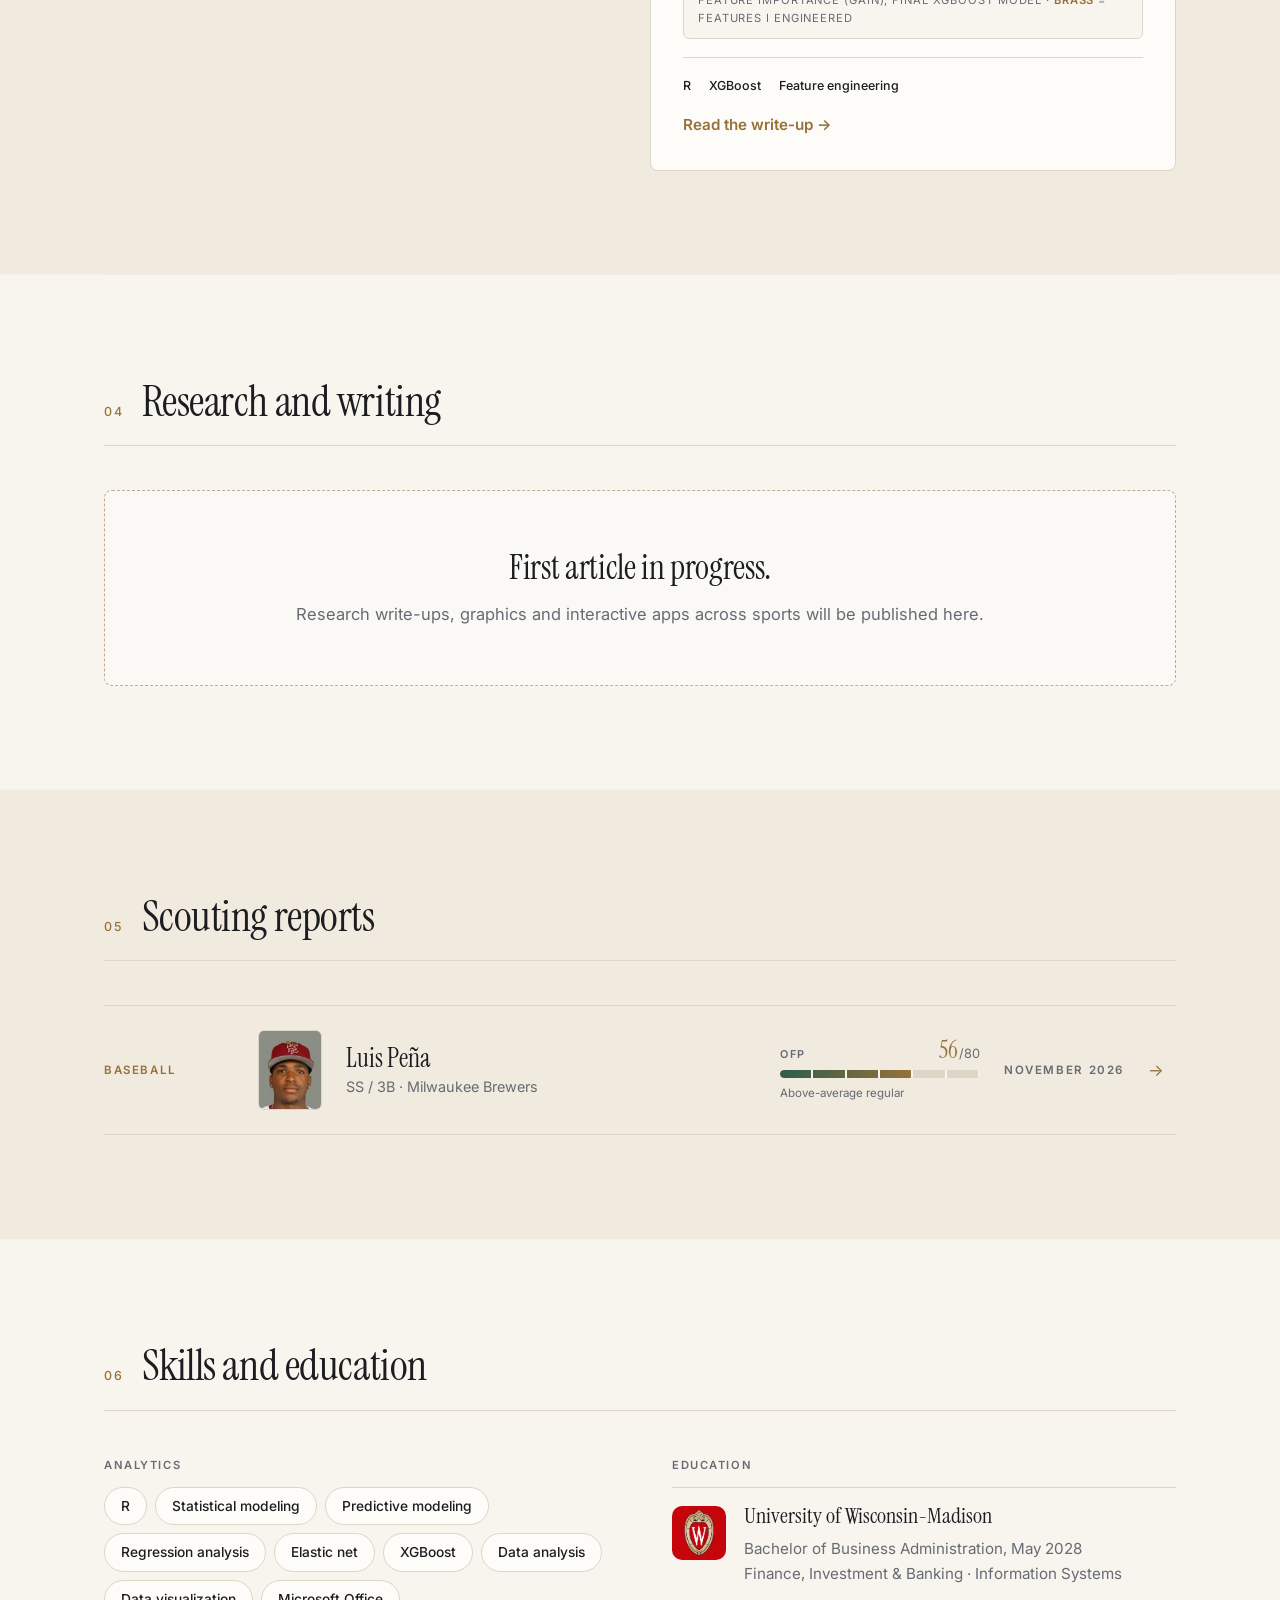
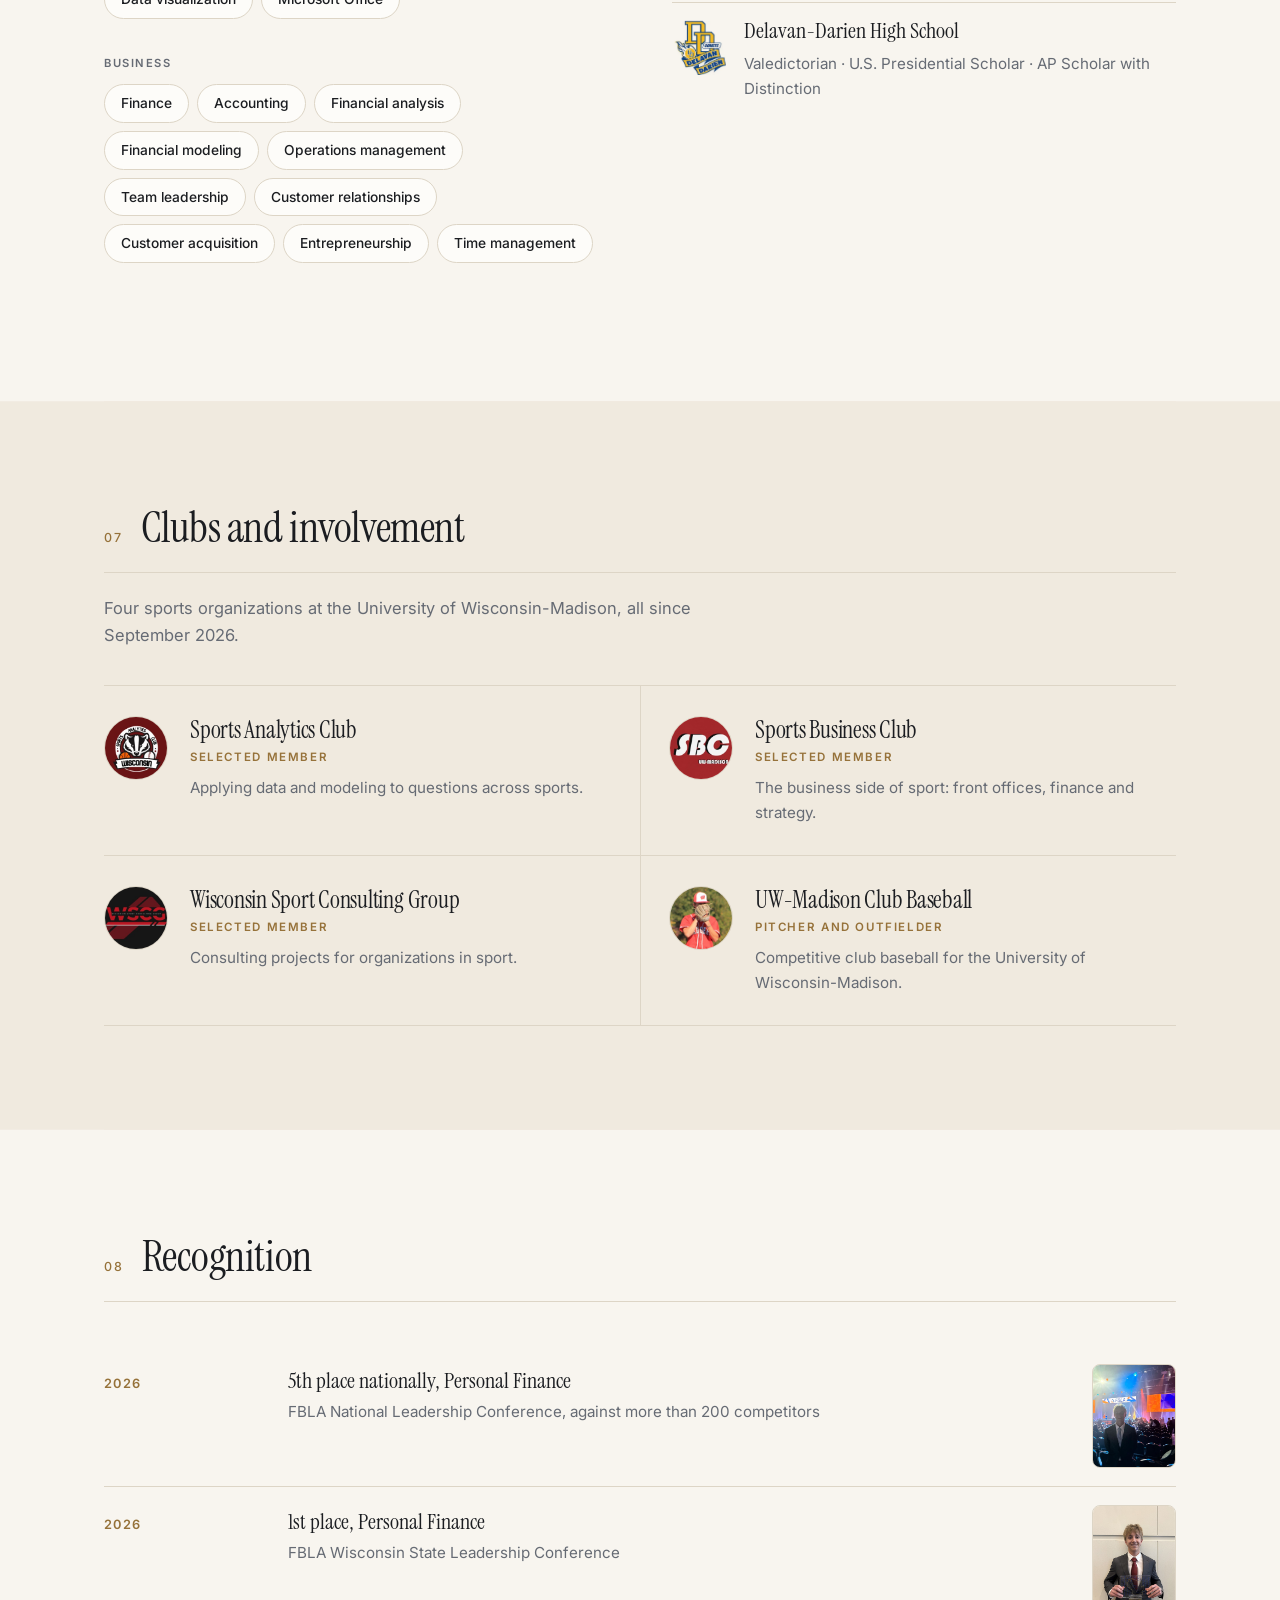
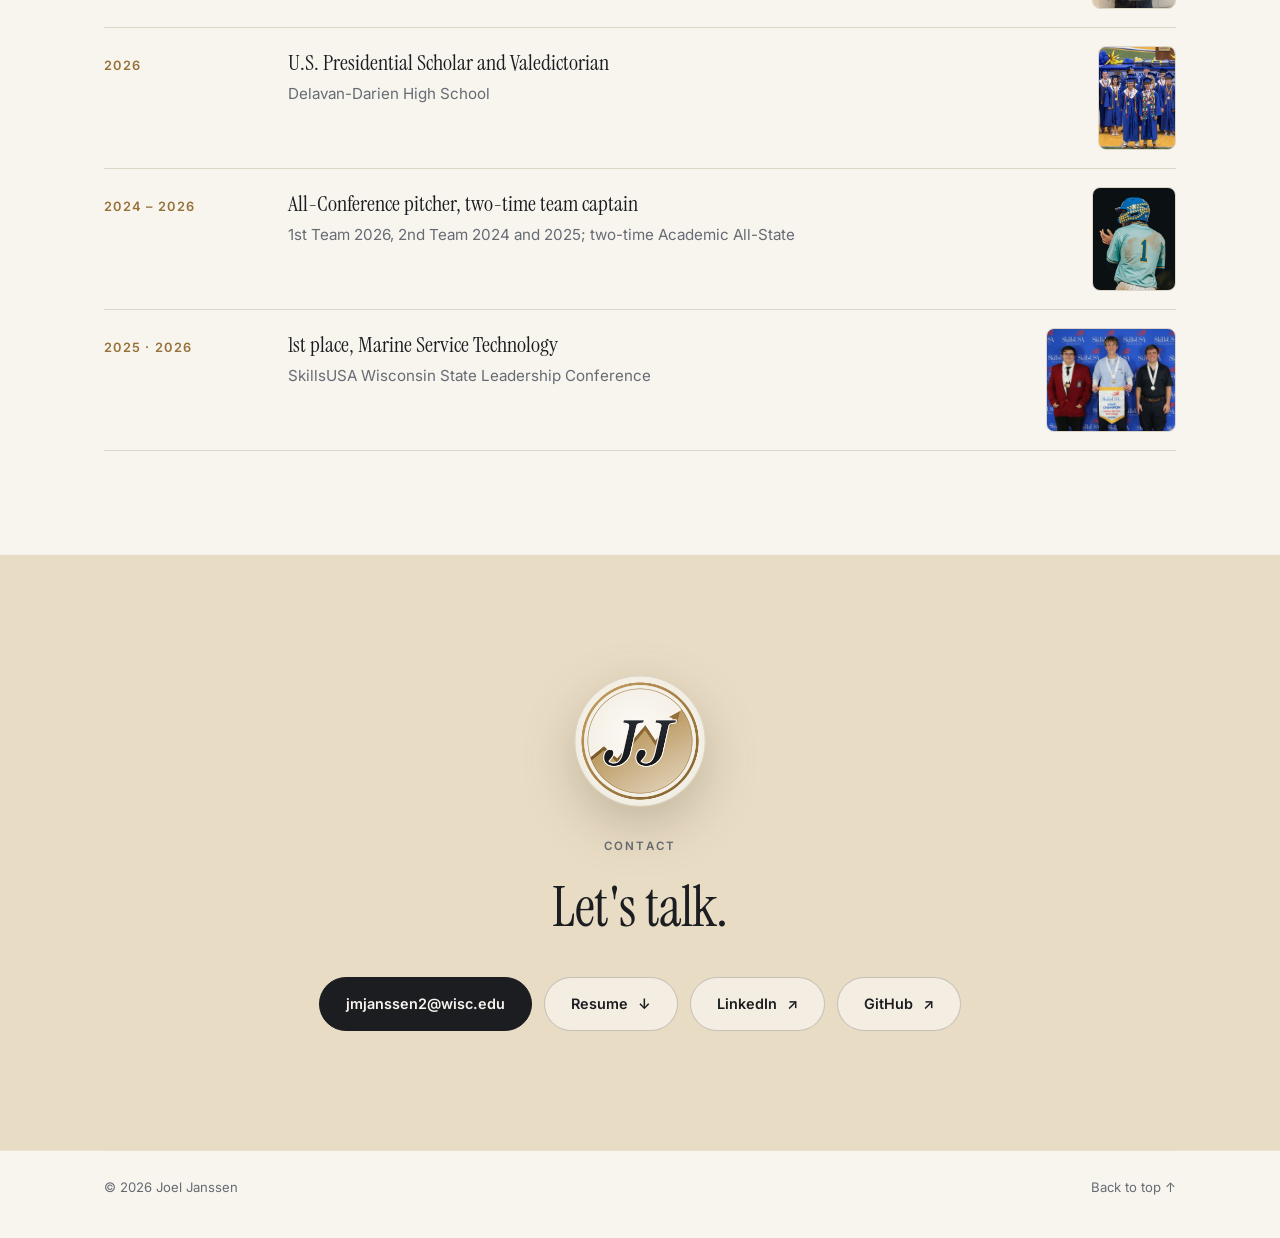
==== commit 440401f0: "Tell Google the site name is Joel Janssen Co-Authored-By: Claude Opus 5.5 <noreply@anthropic.com>" ====
--- a/index.html
+++ b/index.html
@@ -22,7 +22,18 @@
   <meta property="og:image" content="https://joeljanssen.com/images/preview.jpg">
   <meta property="og:image:width" content="1200">
   <meta property="og:image:height" content="630">
+  <meta property="og:site_name" content="Joel Janssen">
   <meta name="twitter:card" content="summary_large_image">
+  <!-- Tells Google to show "Joel Janssen" as the site name in search results -->
+  <script type="application/ld+json">
+  {
+    "@context": "https://schema.org",
+    "@type": "WebSite",
+    "name": "Joel Janssen",
+    "alternateName": ["Joel Janssen Portfolio", "joeljanssen.com"],
+    "url": "https://joeljanssen.com/"
+  }
+  </script>
   <script>document.documentElement.classList.add("js");</script>
   <link rel="preconnect" href="https://fonts.googleapis.com">
   <link rel="preconnect" href="https://fonts.gstatic.com" crossorigin>
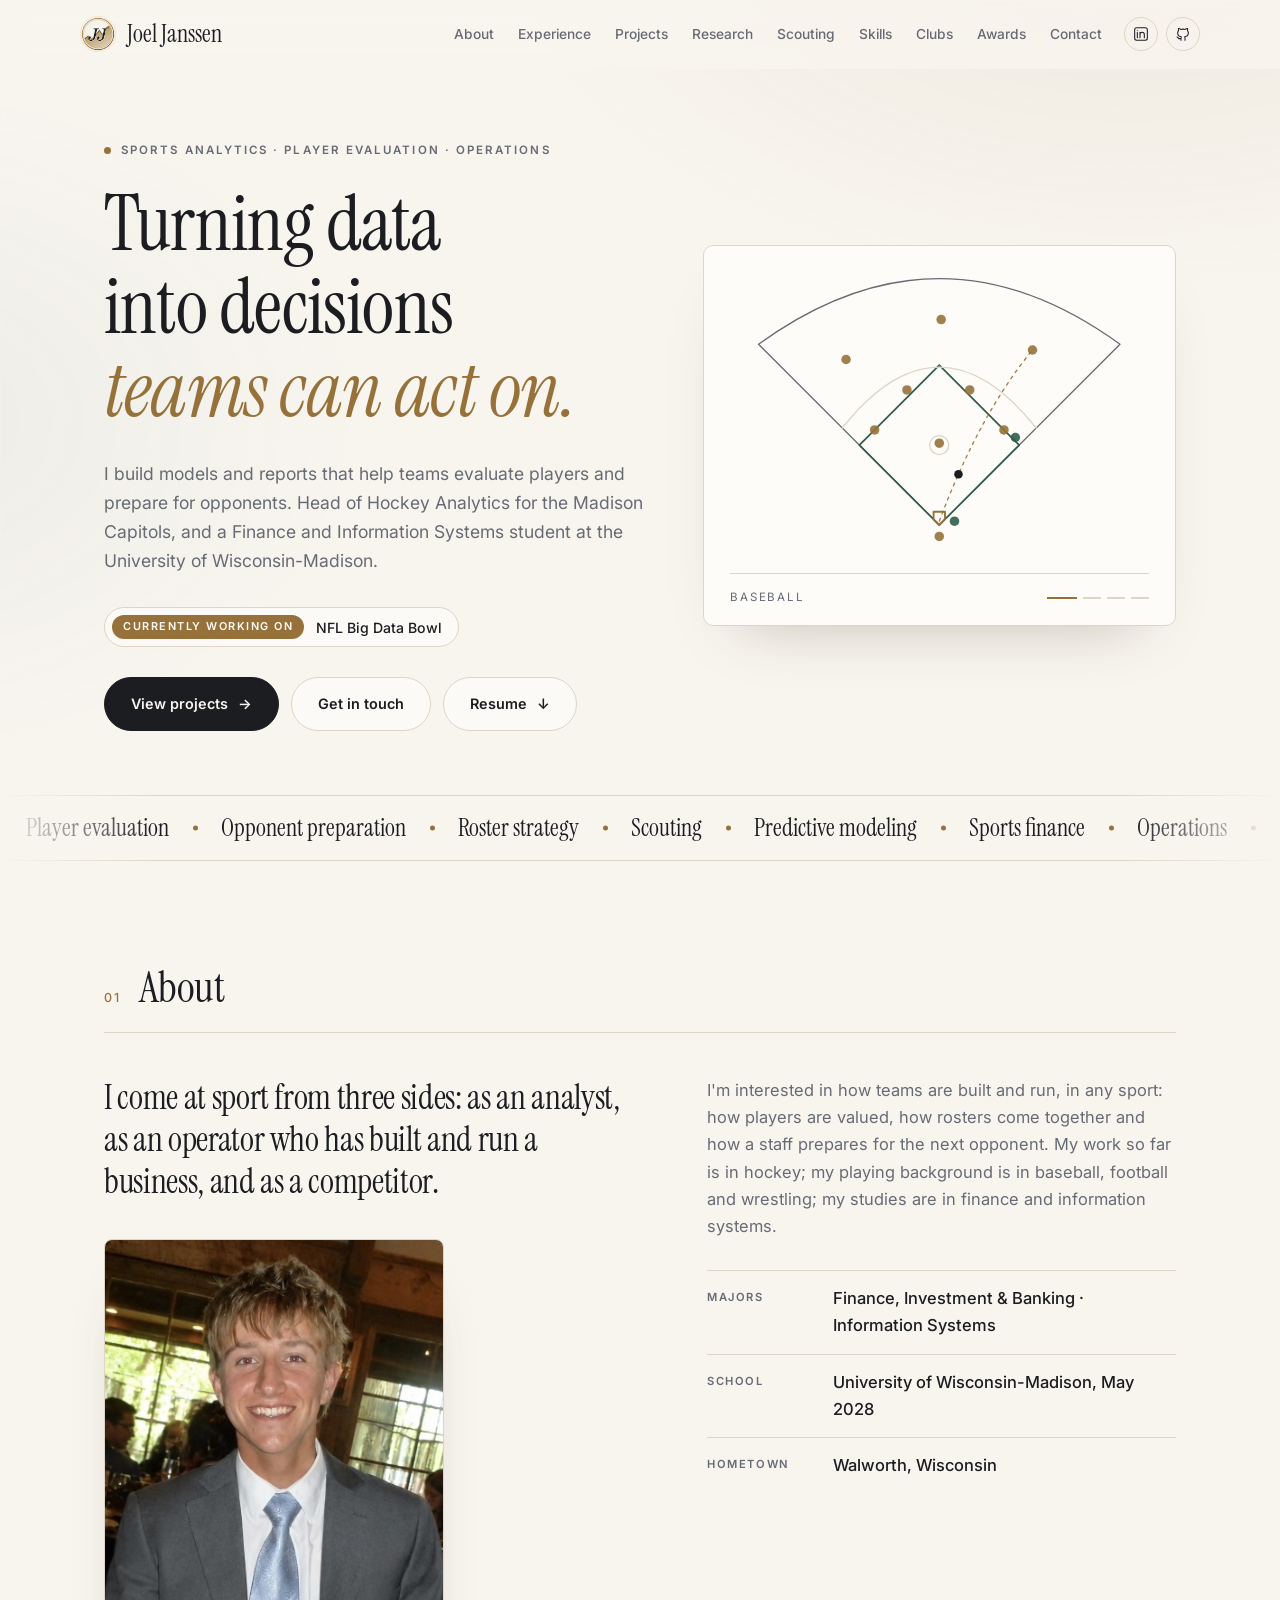
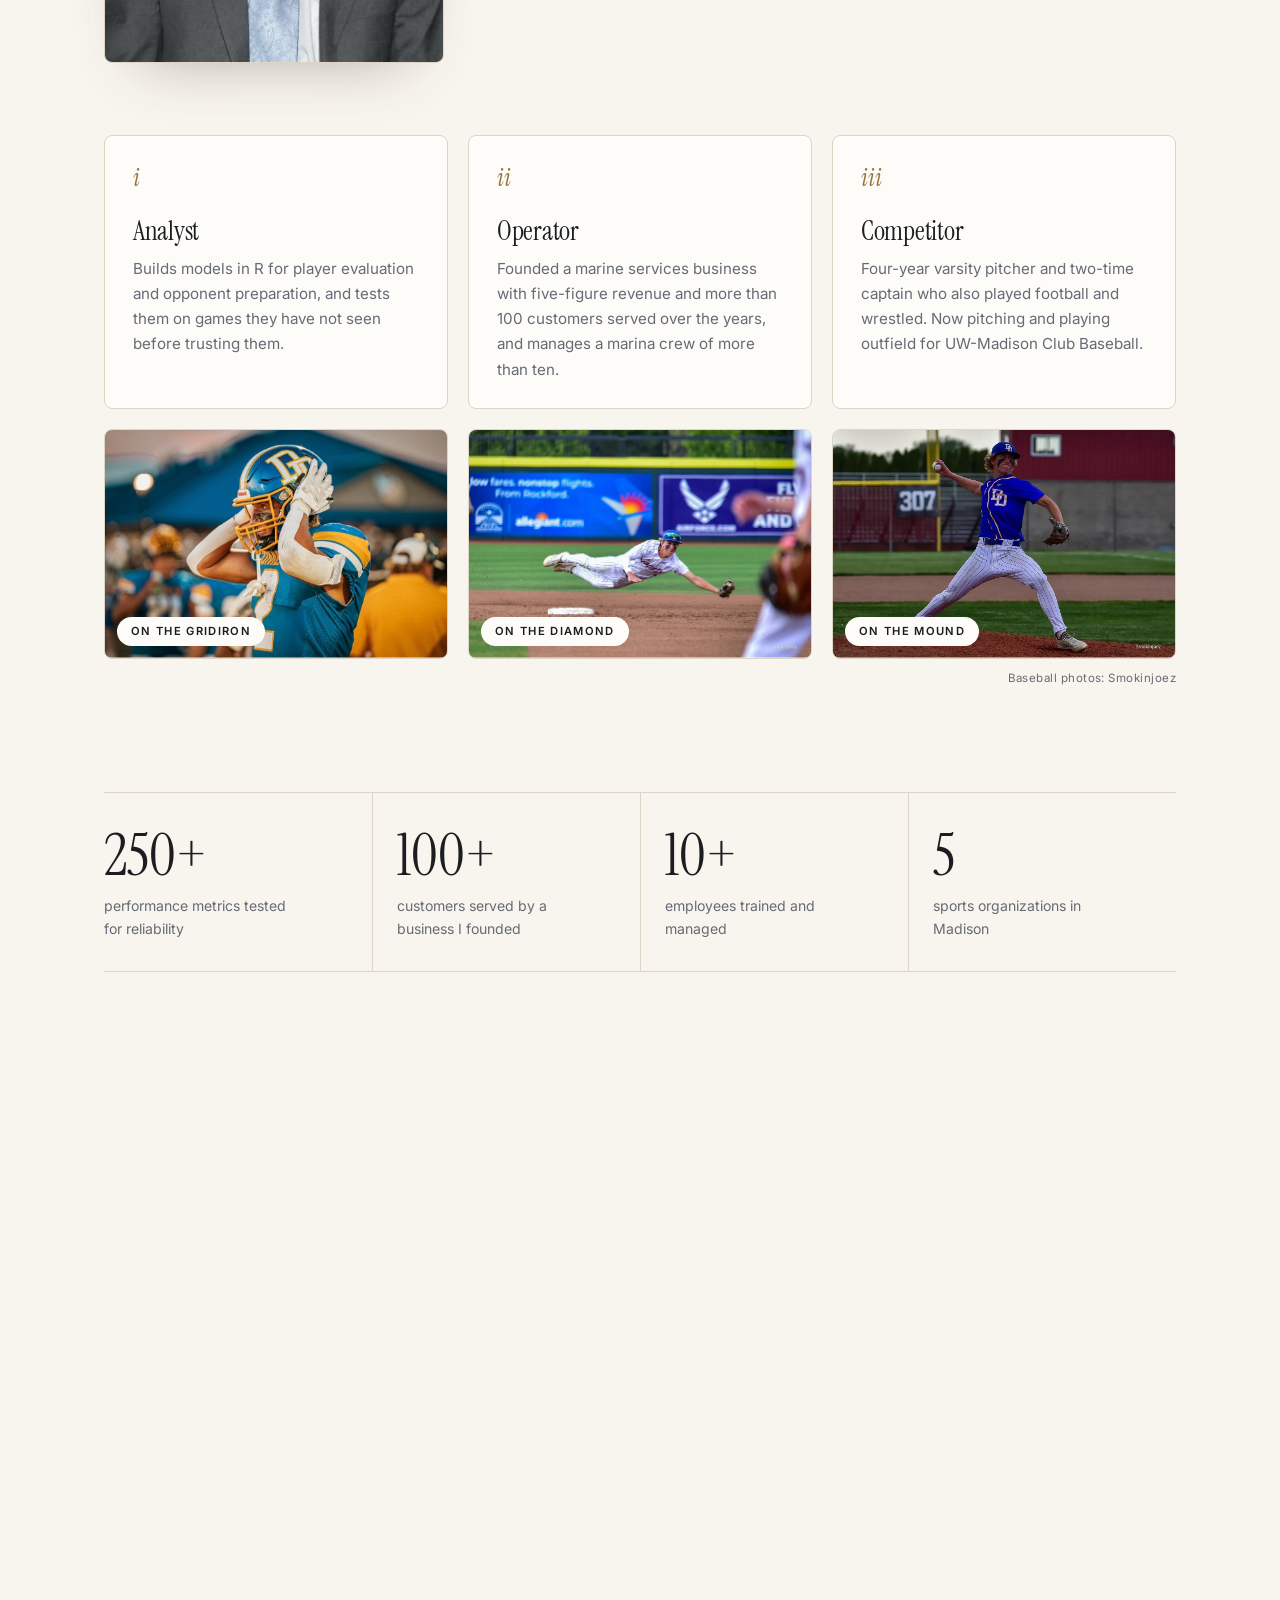
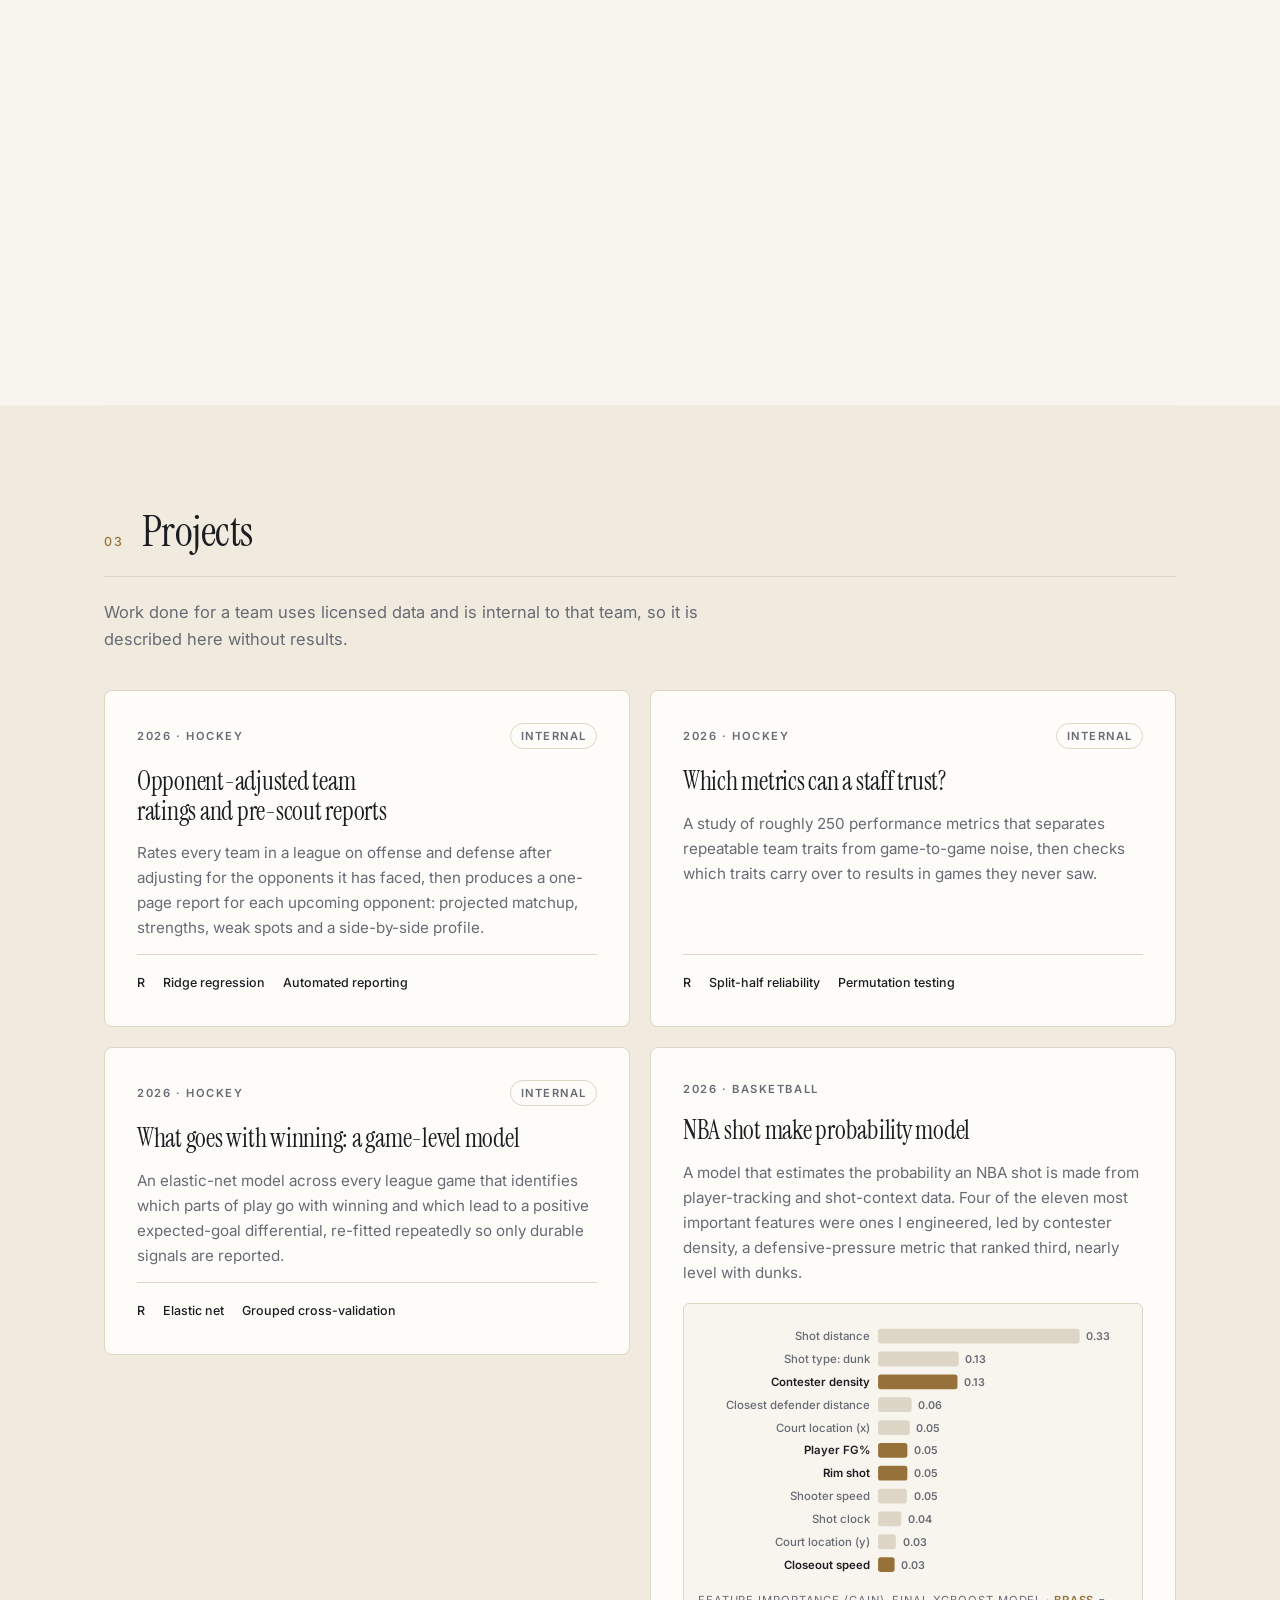
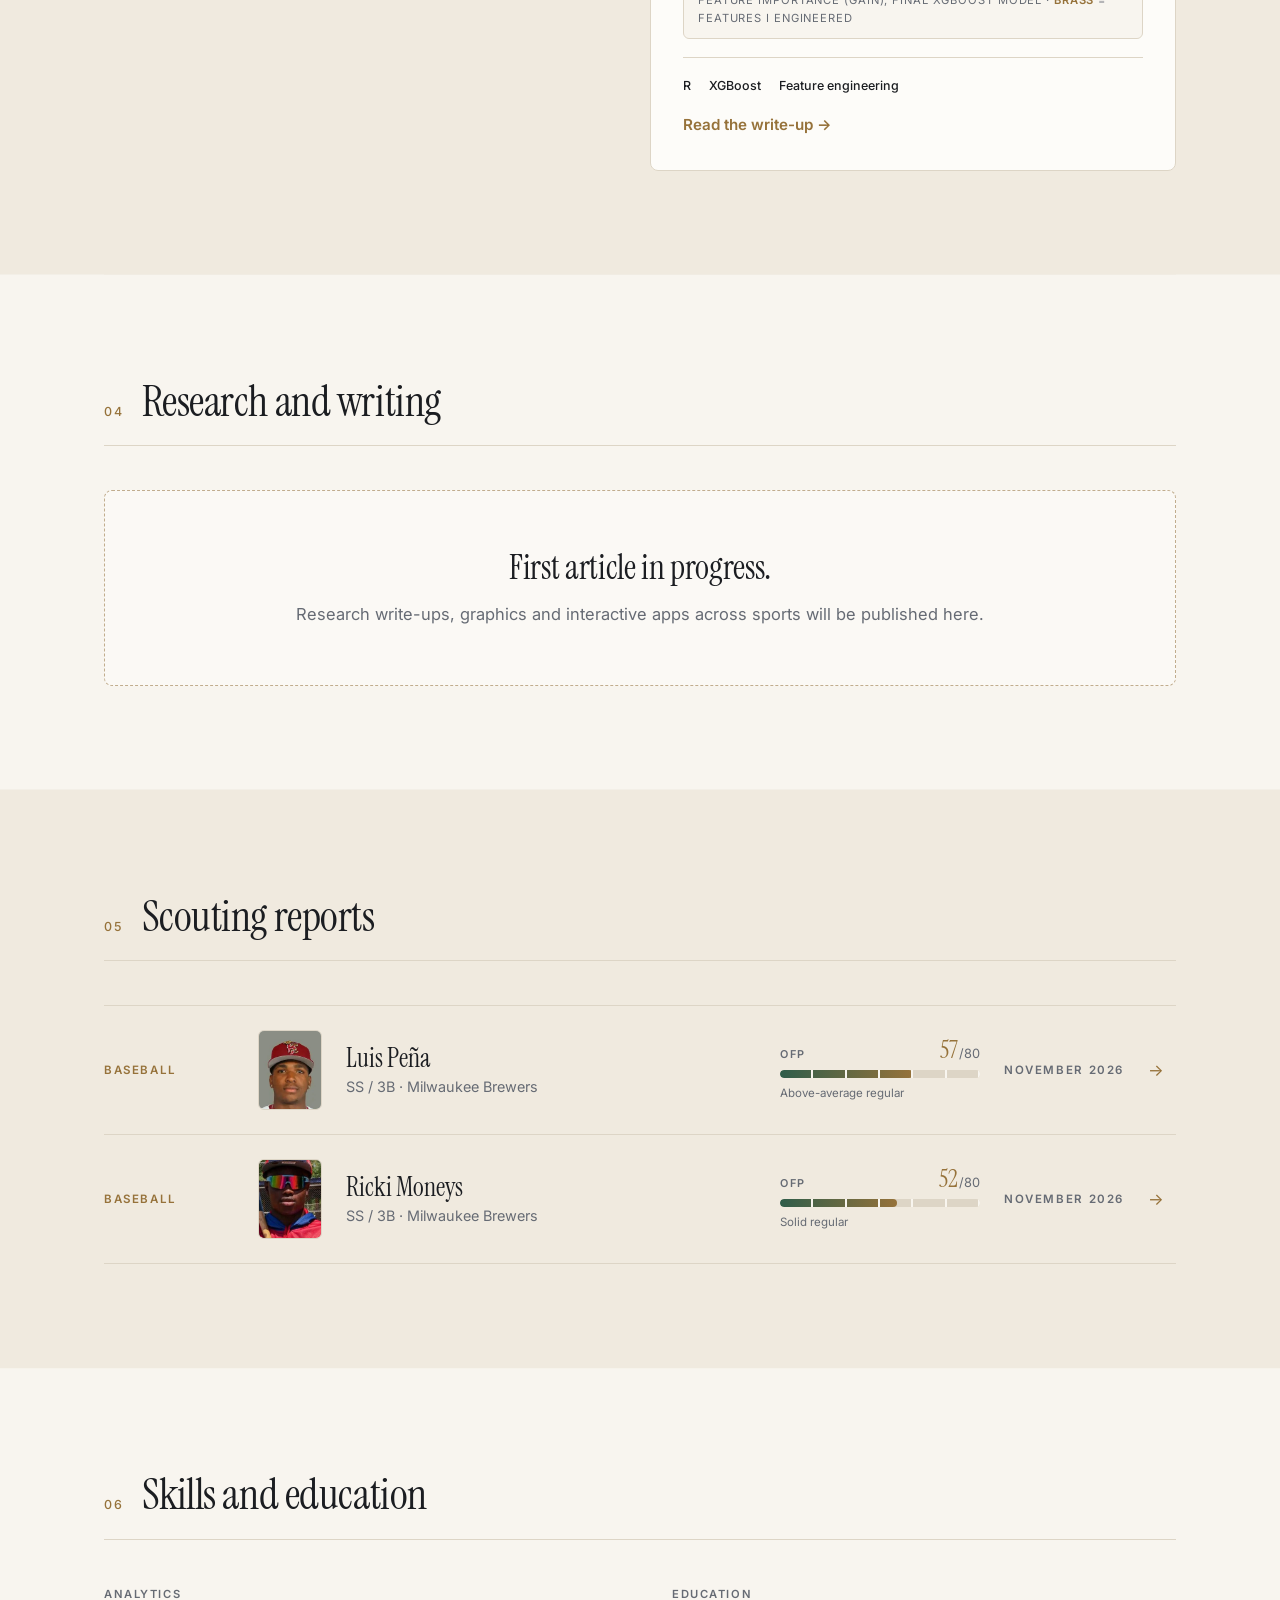
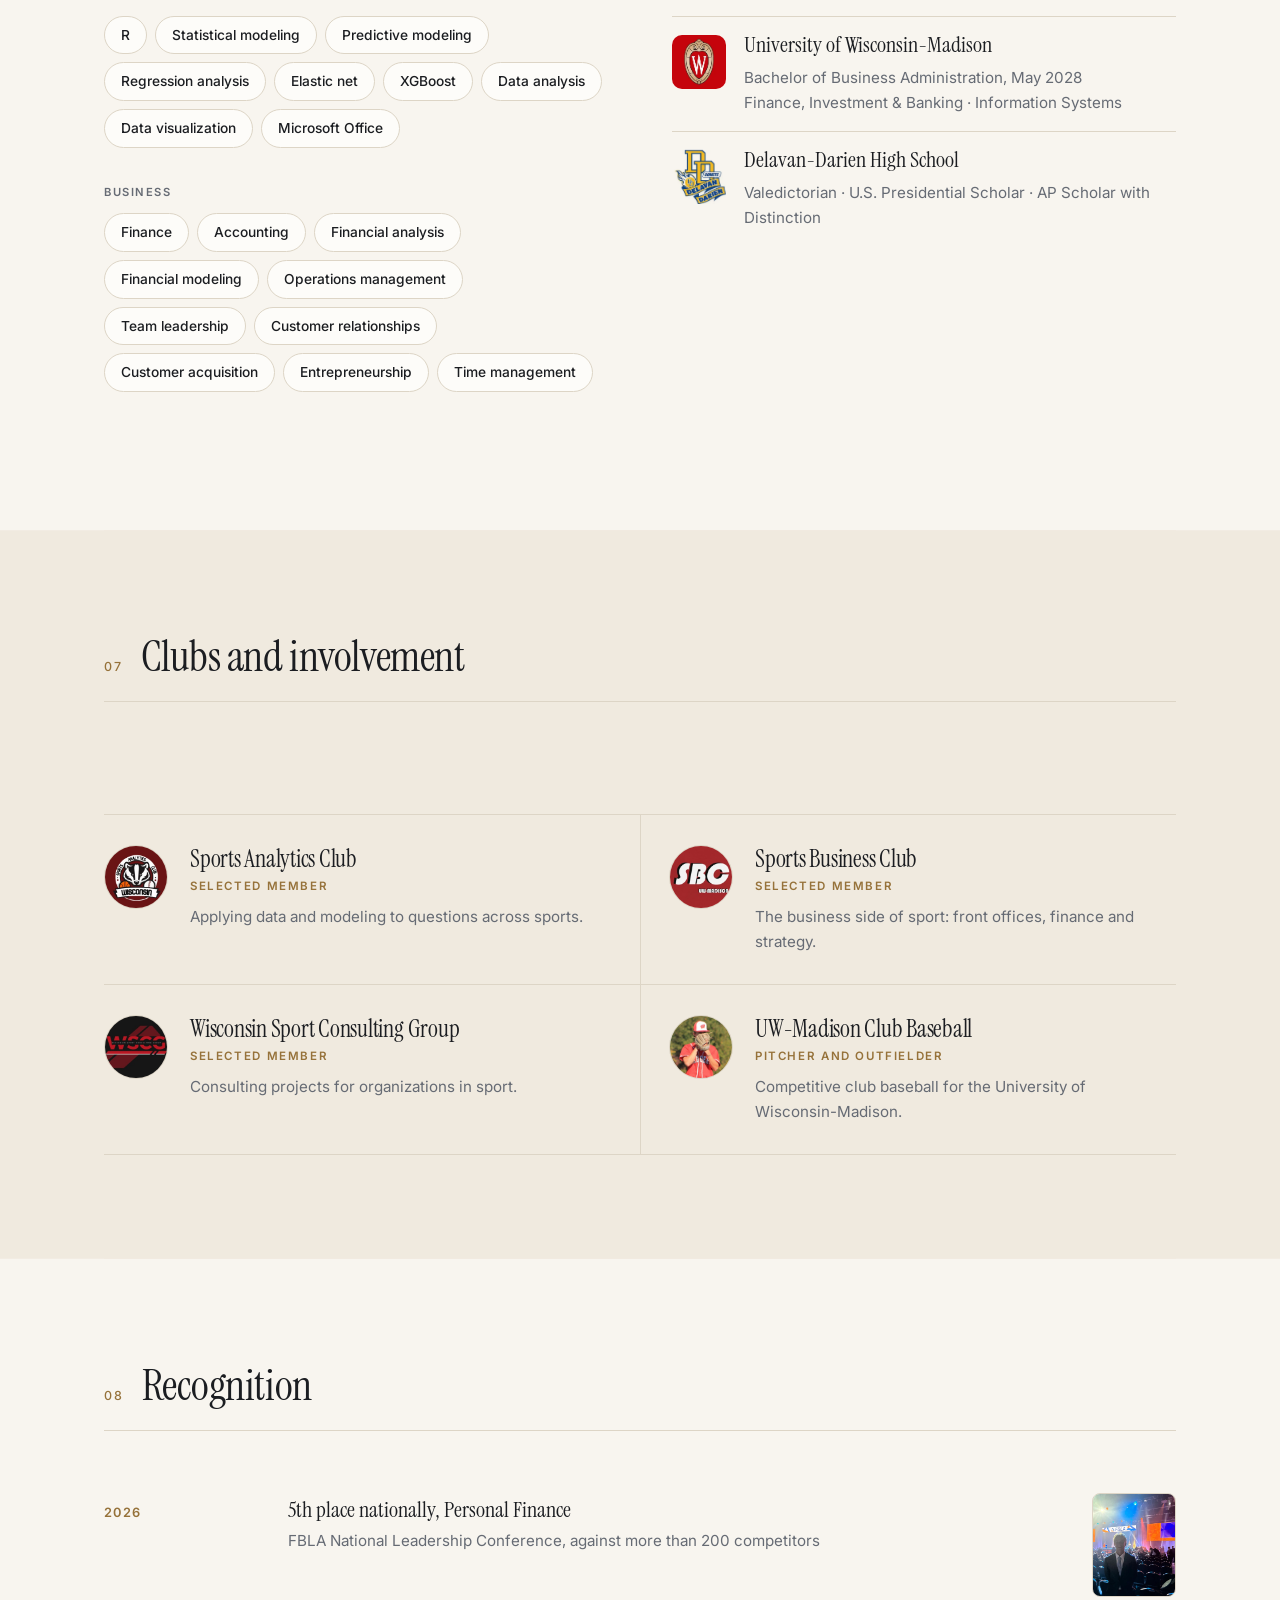
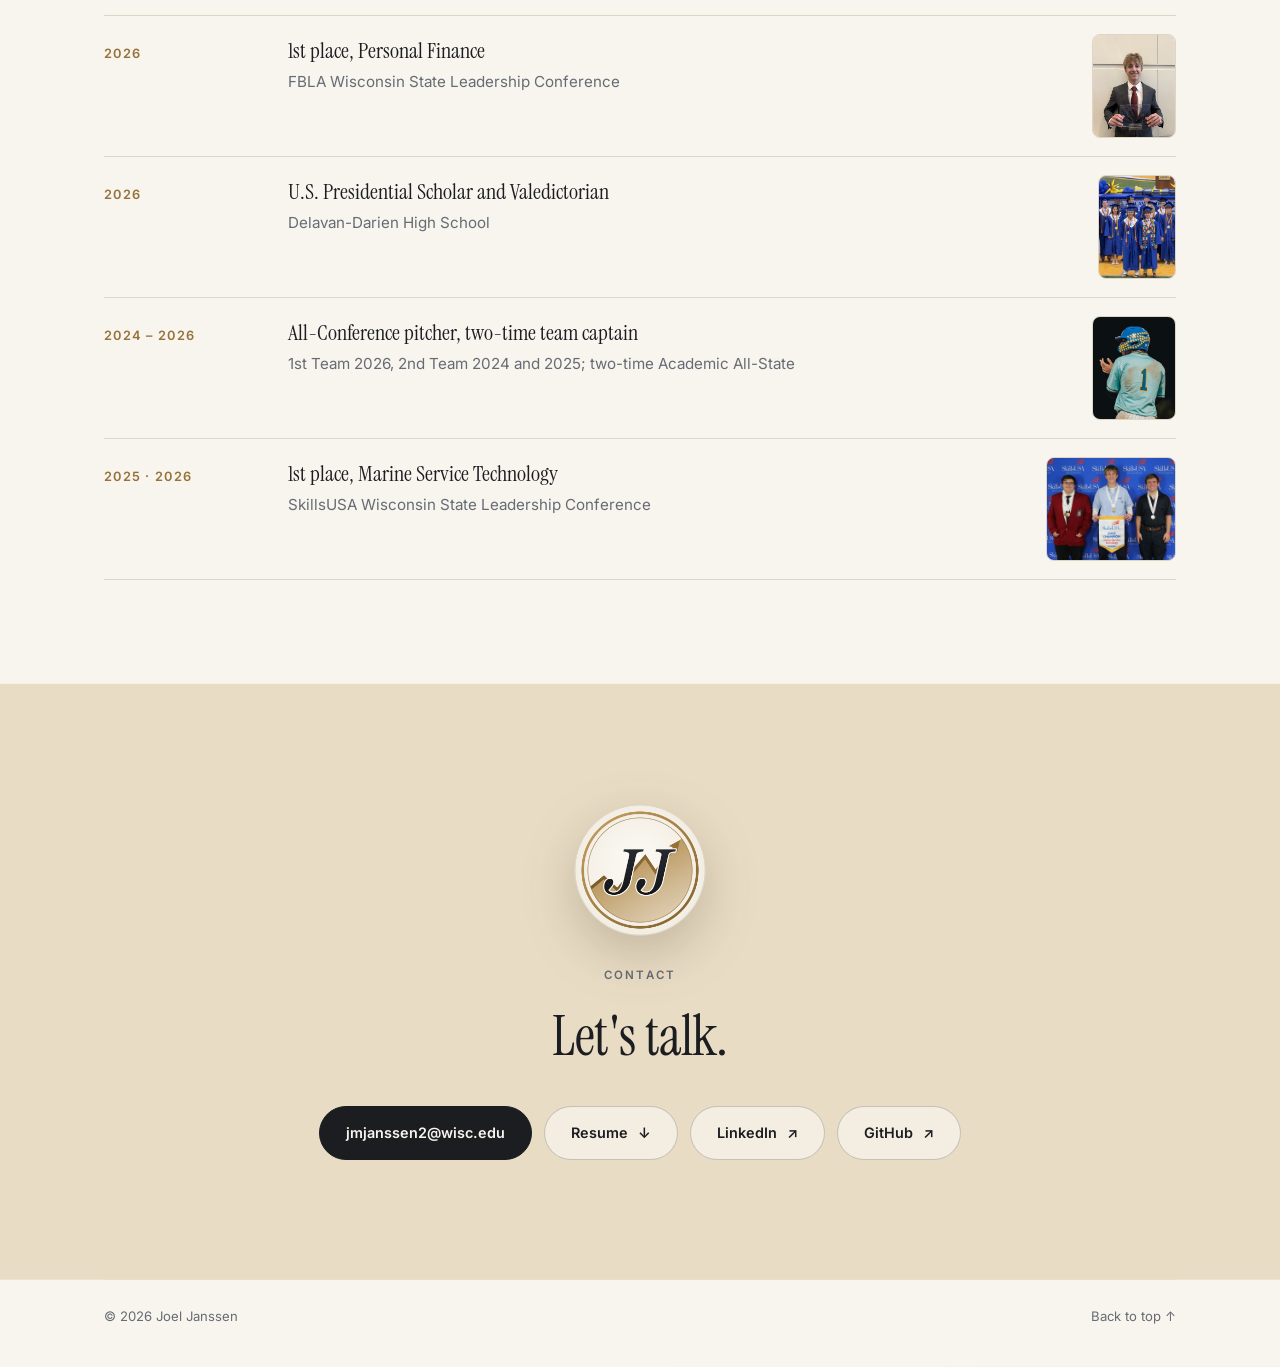
==== commit 9e4f42b0: "Add Ricki Moneys scouting report Co-Authored-By: Claude Opus 5.5 <noreply@anthropic.com>" ====
--- a/index.html
+++ b/index.html
@@ -355,6 +355,18 @@
         <span class="report-date">November 2026</span>
         <span class="report-arrow" aria-hidden="true">→</span>
       </a>
+      <a class="report reveal" href="reports/2026-ricki-moneys.html">
+        <span class="report-sport">Baseball</span>
+        <img class="report-photo" src="images/report-ricki-moneys.jpg" alt="Ricki Moneys" onerror="this.remove()">
+        <span class="report-name">Ricki Moneys<small>SS / 3B · Milwaukee Brewers</small></span>
+        <span class="ofp-meter" data-ofp="55" aria-label="Overall future potential 55 on the 20 to 80 scouting scale">
+          <span class="ofp-top"><span class="ofp-lbl">OFP</span><span class="ofp-num"><b>55</b>/80</span></span>
+          <span class="ofp-bar"><span class="ofp-fill"></span></span>
+          <span class="ofp-grade">Solid regular</span>
+        </span>
+        <span class="report-date">November 2026</span>
+        <span class="report-arrow" aria-hidden="true">→</span>
+      </a>
     </div>
     <!-- To add a report: copy reports/report-template.html (or reports/2026-luis-pena.html), rename it,
          fill it in, then copy the <a class="report reveal">...</a> block above and point it at the new file.
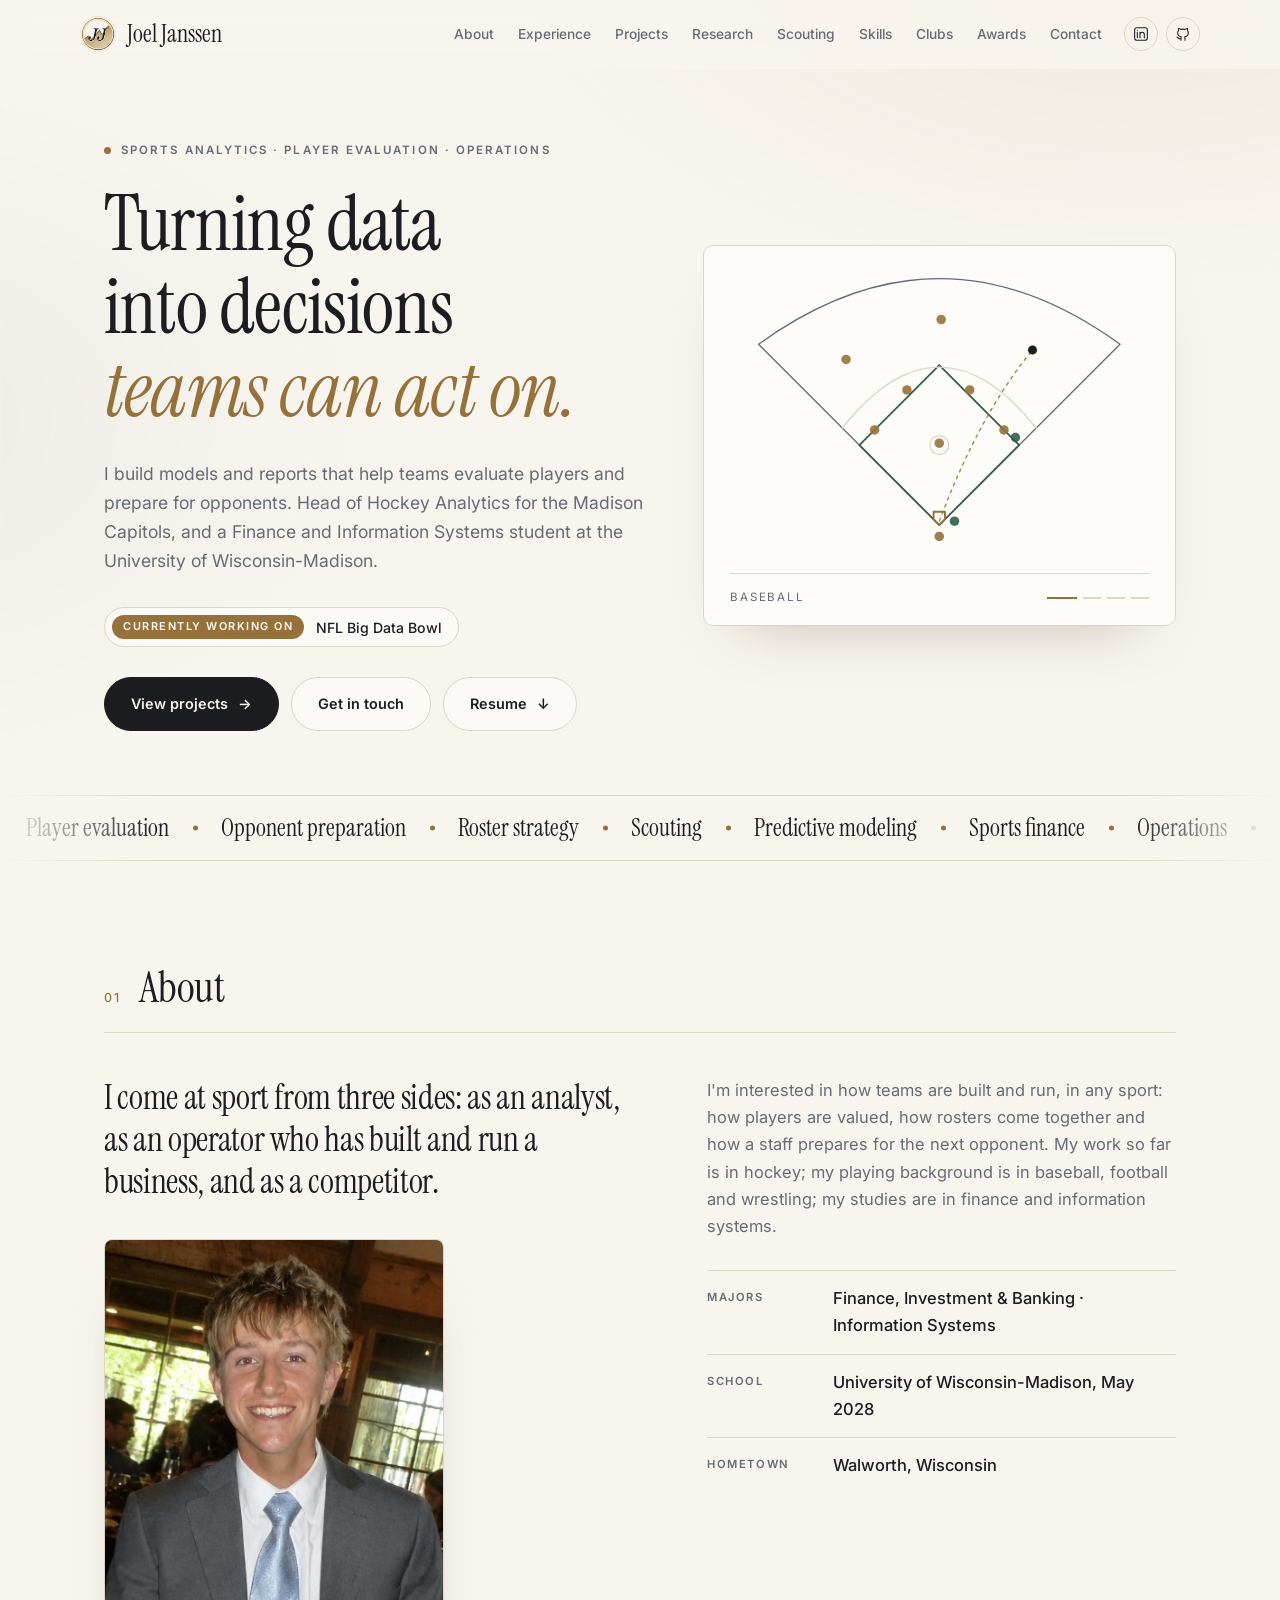
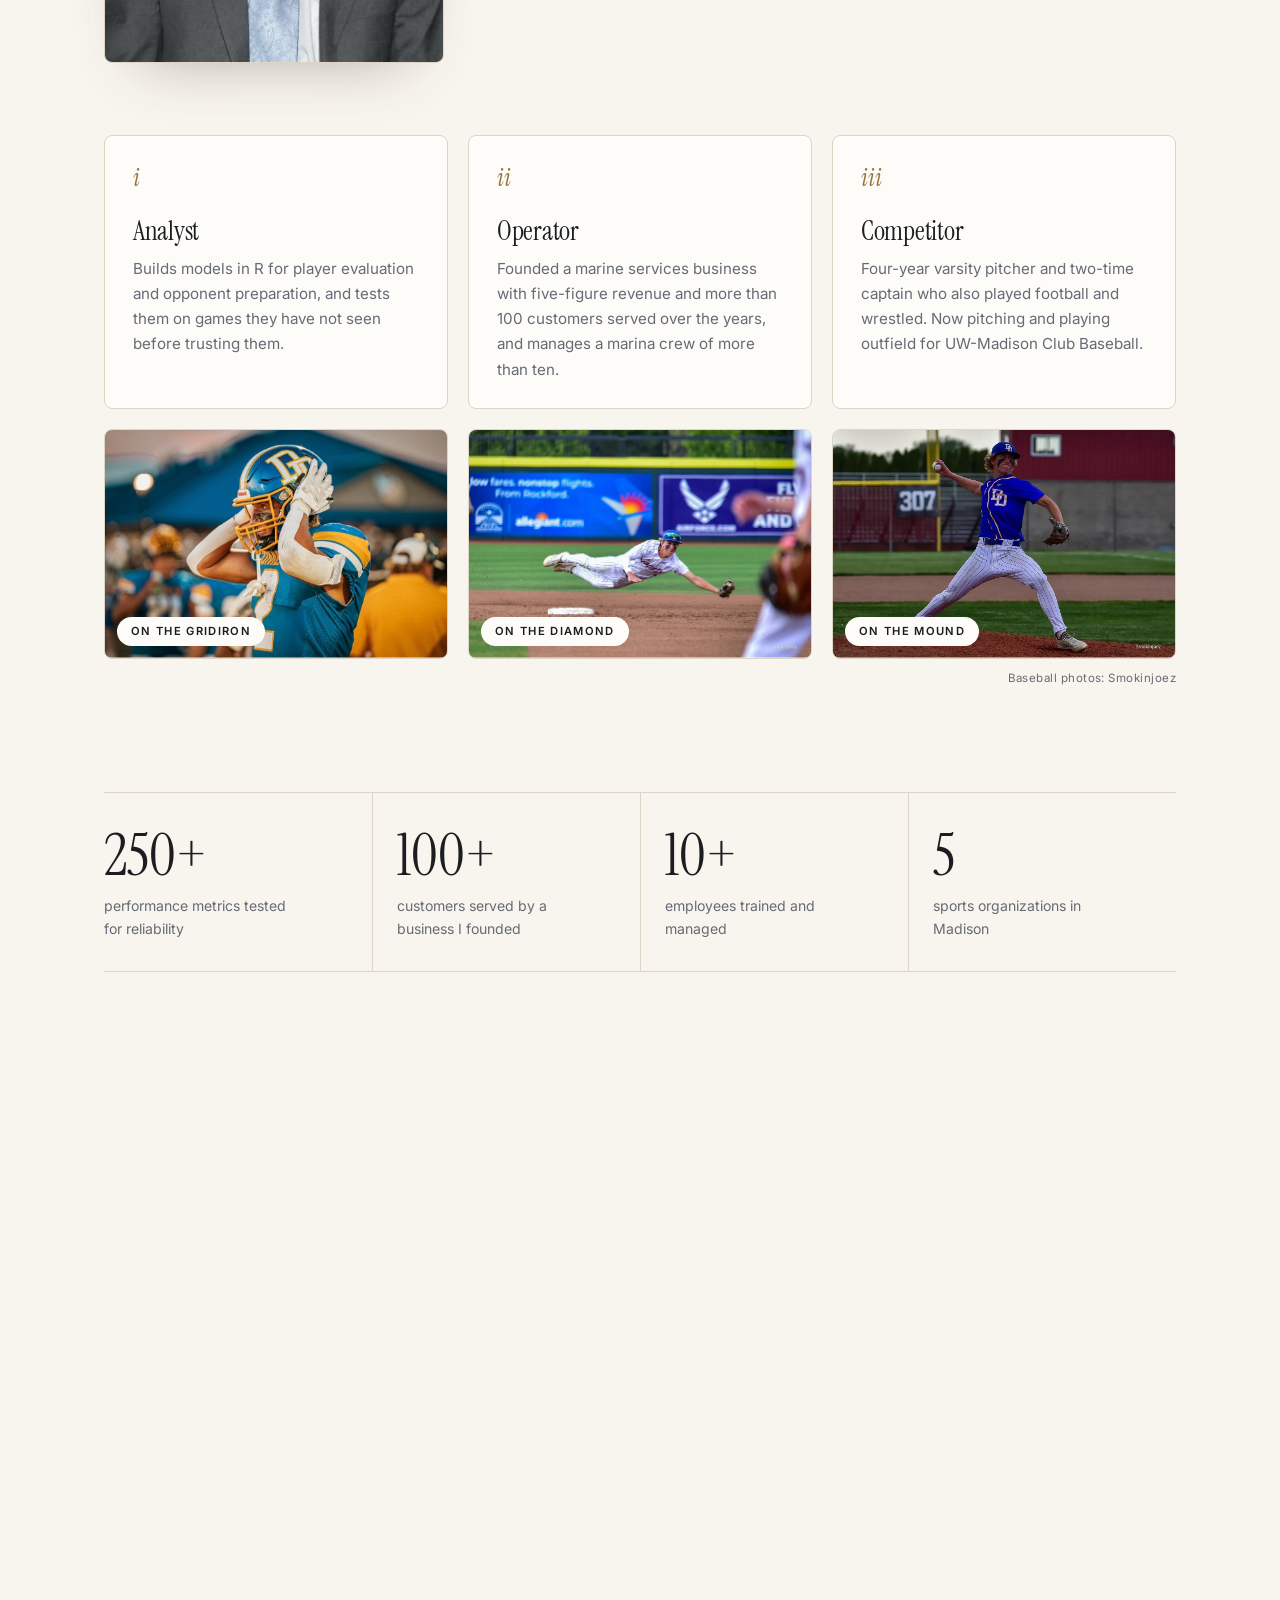
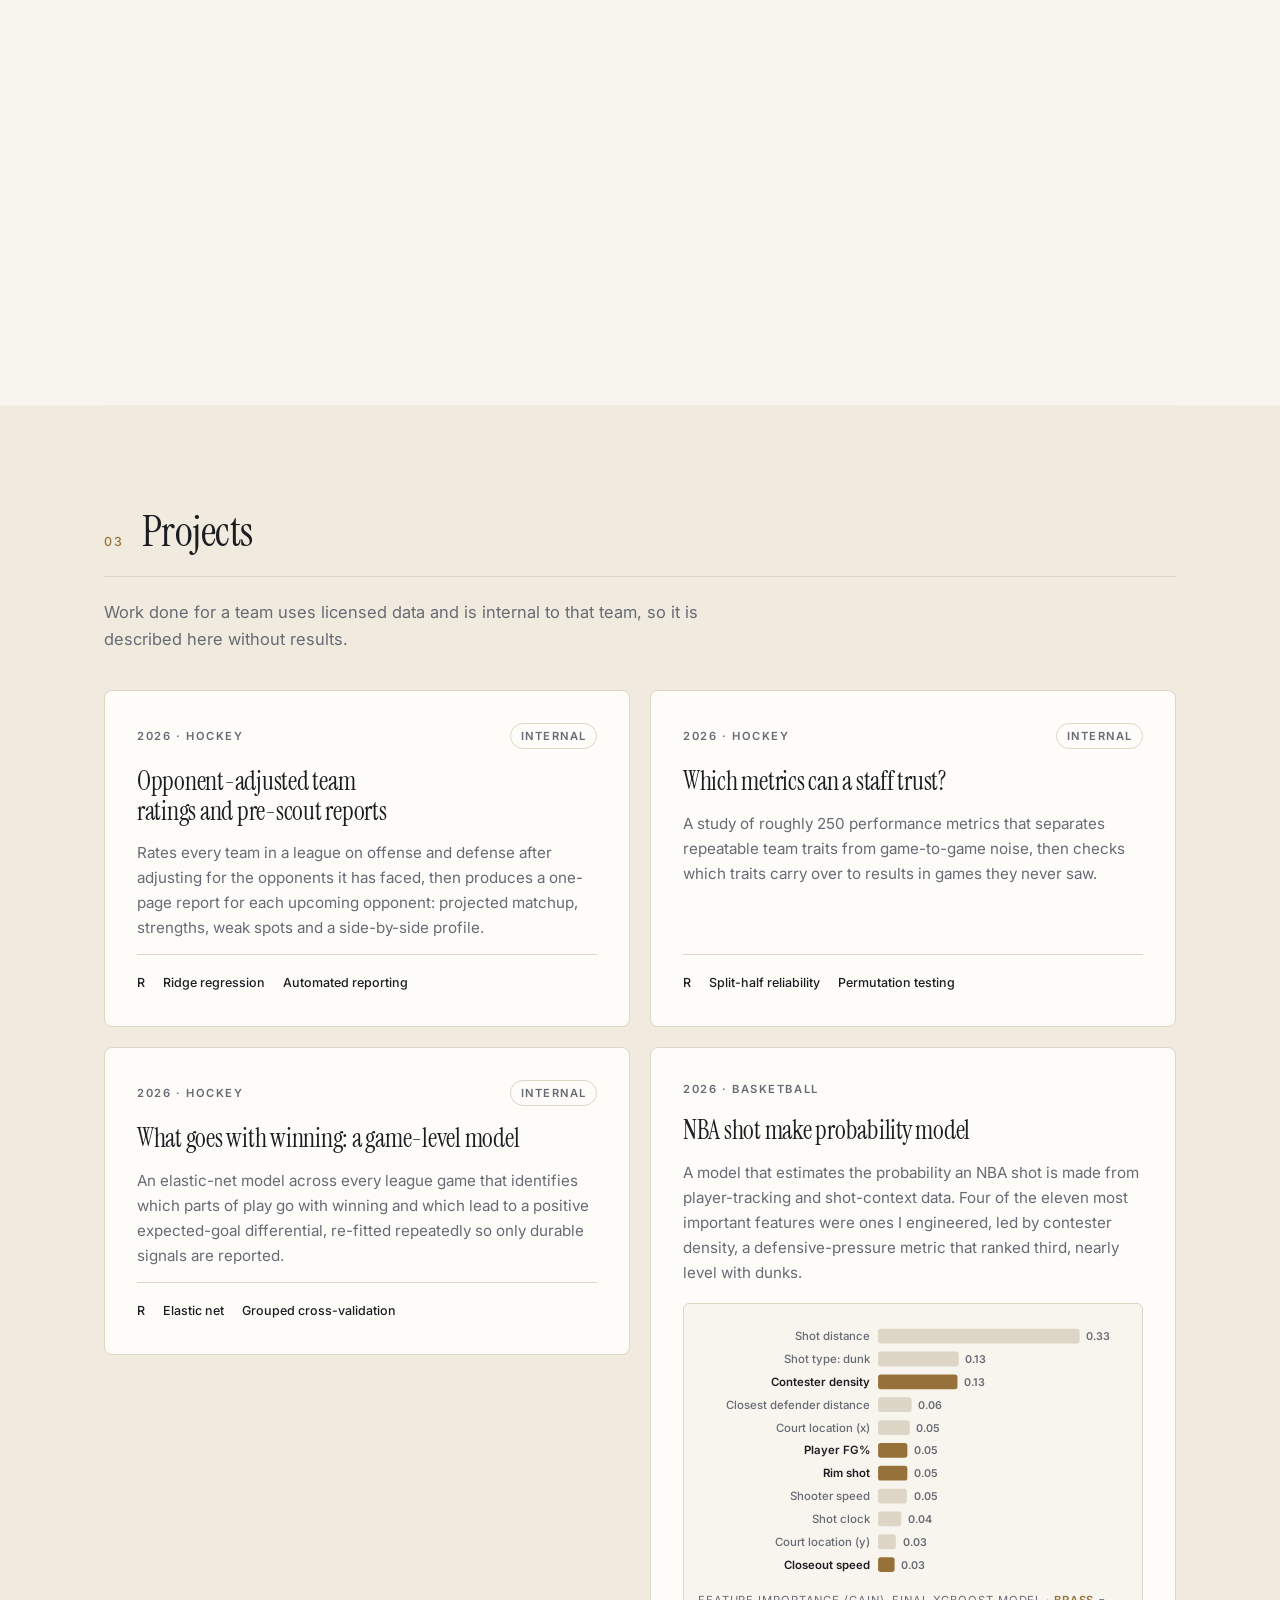
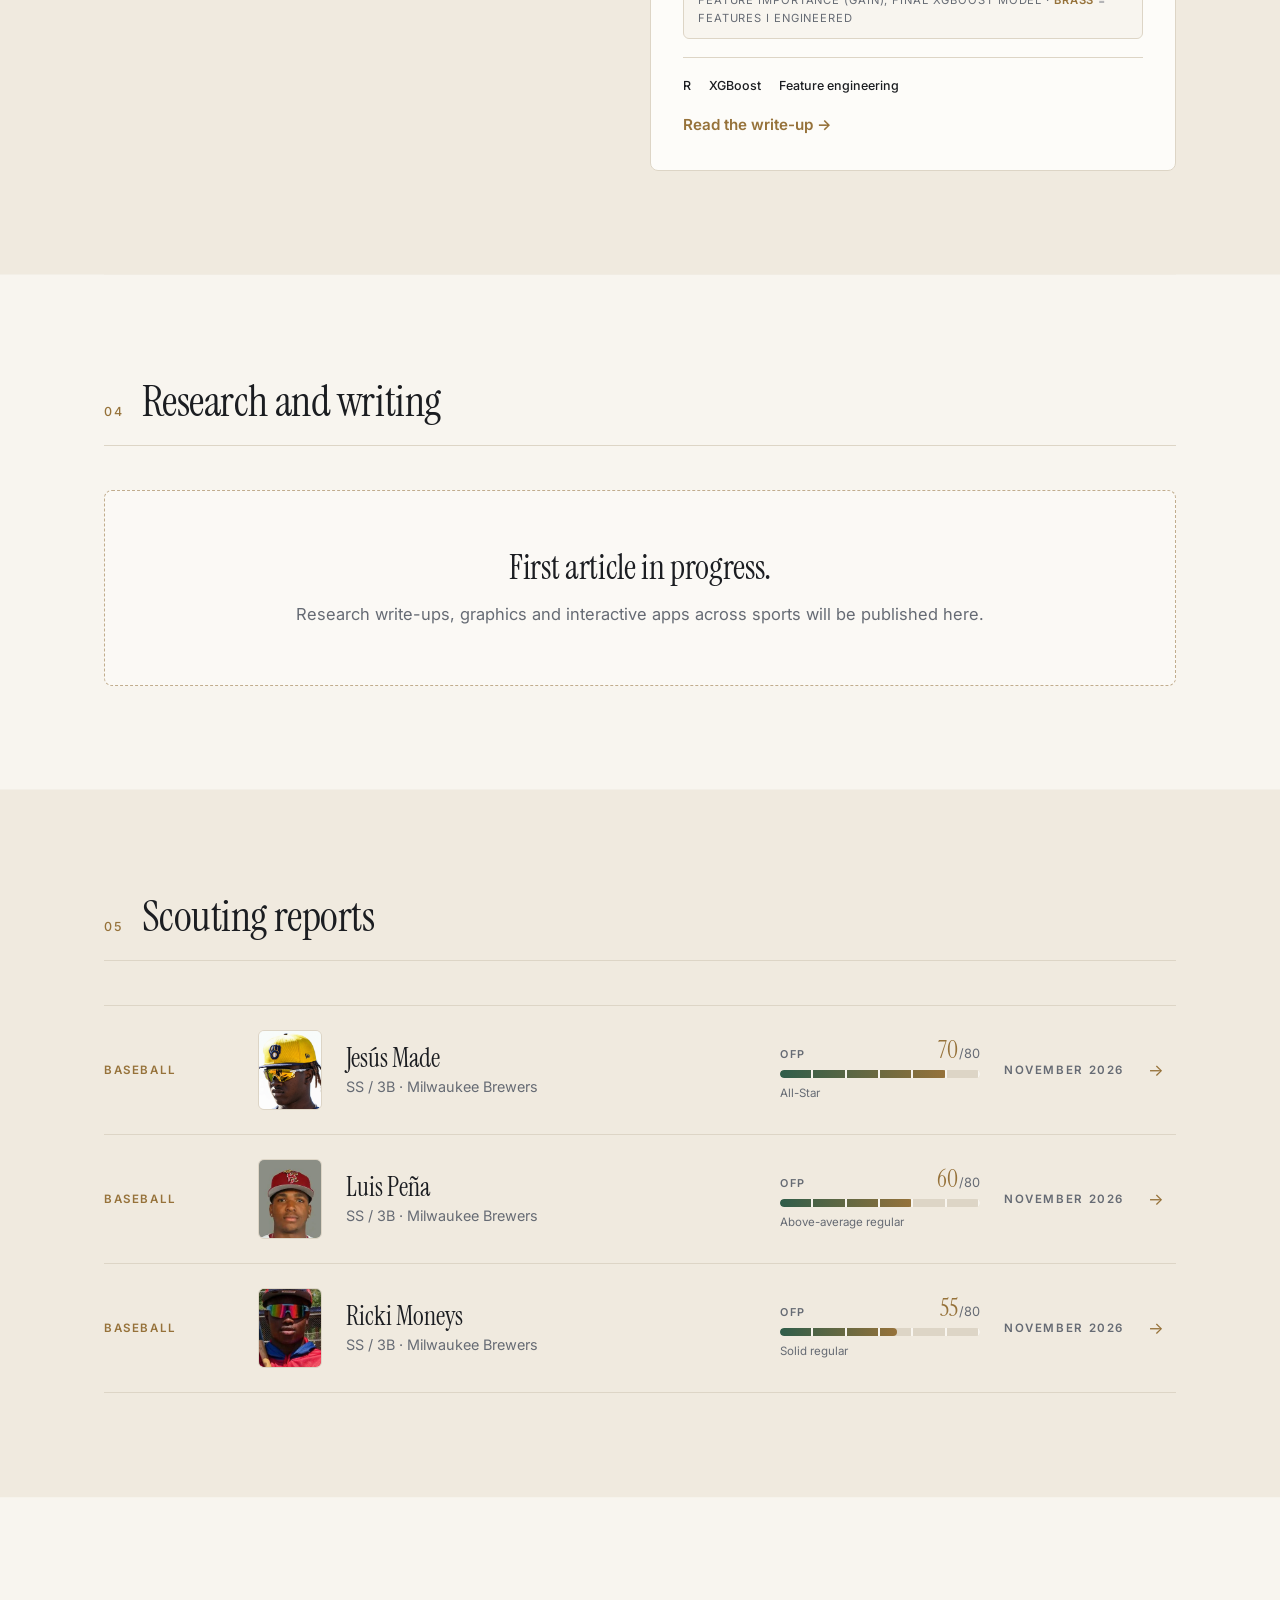
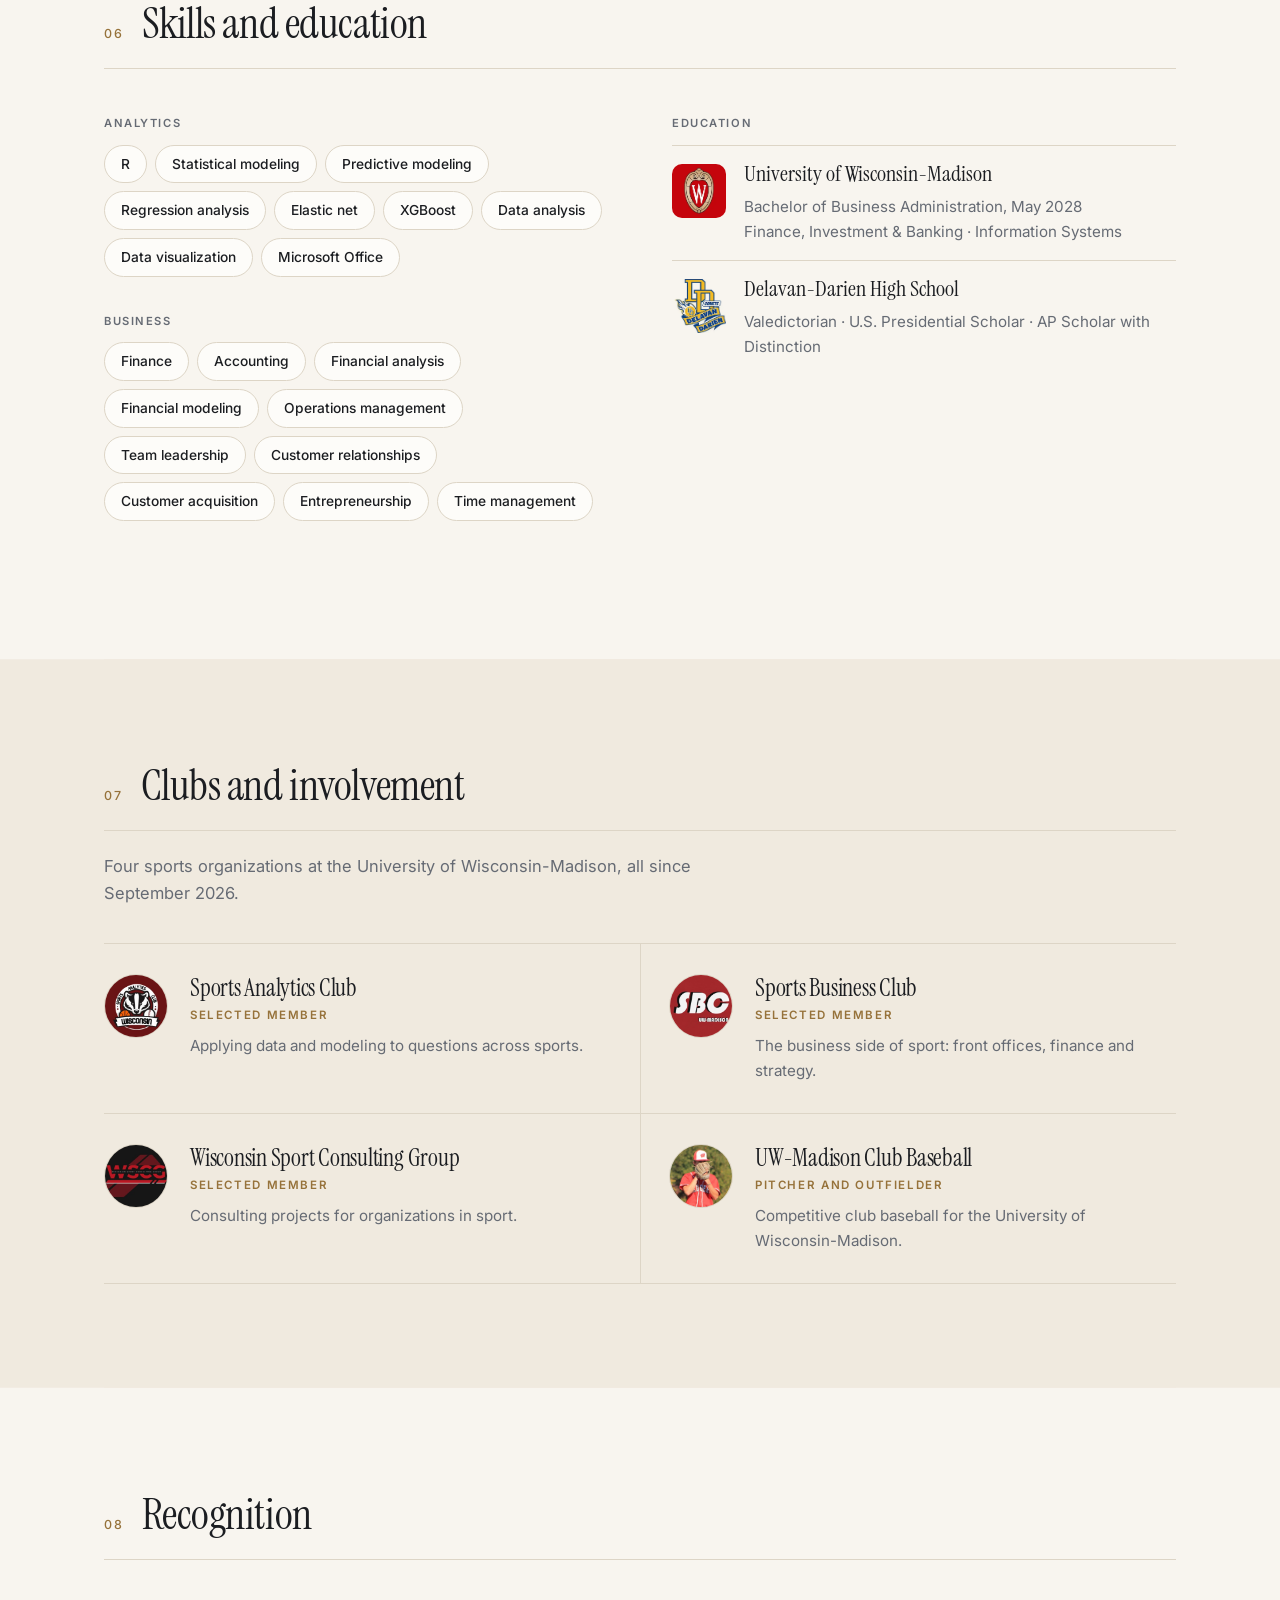
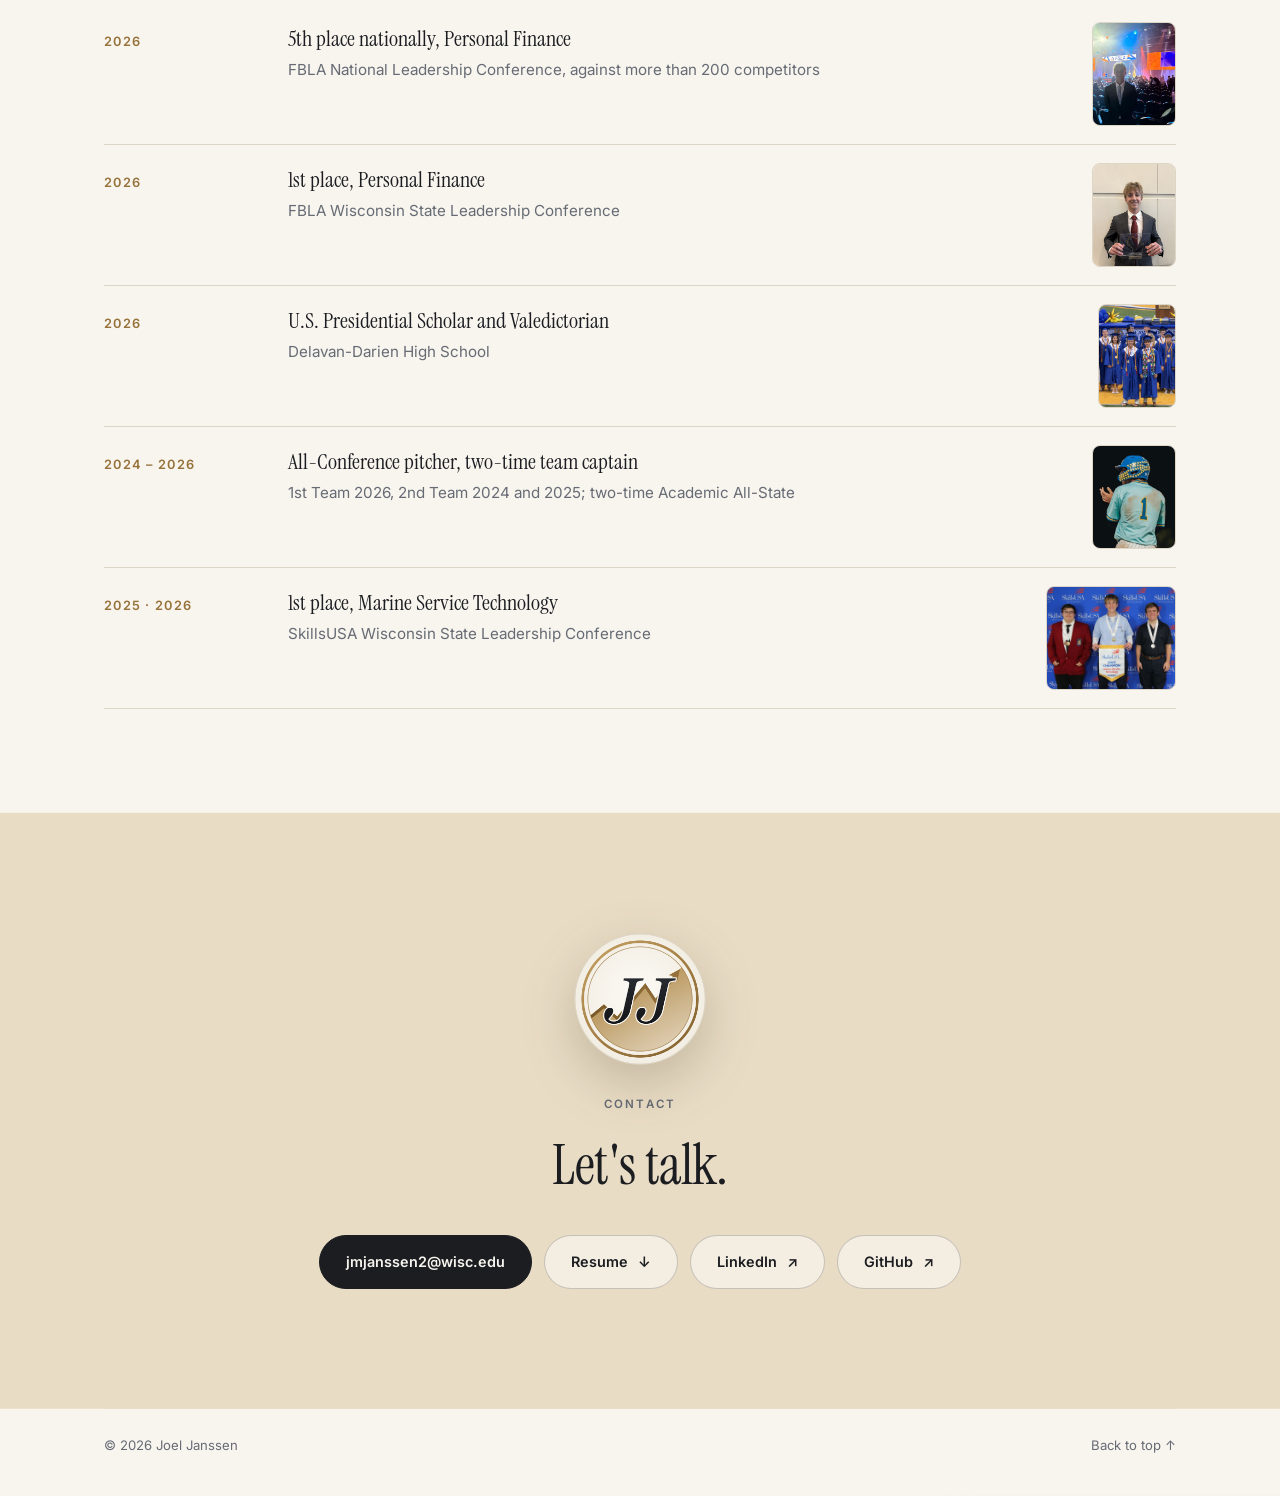
==== commit 10ccae52: "Add Jesús Made scouting report Co-Authored-By: Claude Opus 5.5 <noreply@anthropic.com>" ====
--- a/index.html
+++ b/index.html
@@ -343,6 +343,18 @@
   <section id="scouting" class="band">
     <header class="section-head reveal"><span class="num">05</span><h2>Scouting reports</h2></header>
     <div class="reports">
+      <a class="report reveal" href="reports/2026-jesus-made.html">
+        <span class="report-sport">Baseball</span>
+        <img class="report-photo" src="images/report-jesus-made.webp" alt="Jesús Made" onerror="this.remove()">
+        <span class="report-name">Jesús Made<small>SS / 3B · Milwaukee Brewers</small></span>
+        <span class="ofp-meter" data-ofp="70" aria-label="Overall future potential 70 on the 20 to 80 scouting scale">
+          <span class="ofp-top"><span class="ofp-lbl">OFP</span><span class="ofp-num"><b>70</b>/80</span></span>
+          <span class="ofp-bar"><span class="ofp-fill"></span></span>
+          <span class="ofp-grade">All-Star</span>
+        </span>
+        <span class="report-date">November 2026</span>
+        <span class="report-arrow" aria-hidden="true">→</span>
+      </a>
       <a class="report reveal" href="reports/2026-luis-pena.html">
         <span class="report-sport">Baseball</span>
         <img class="report-photo" src="images/report-luis-pena.jpg" alt="Luis Peña" onerror="this.remove()">
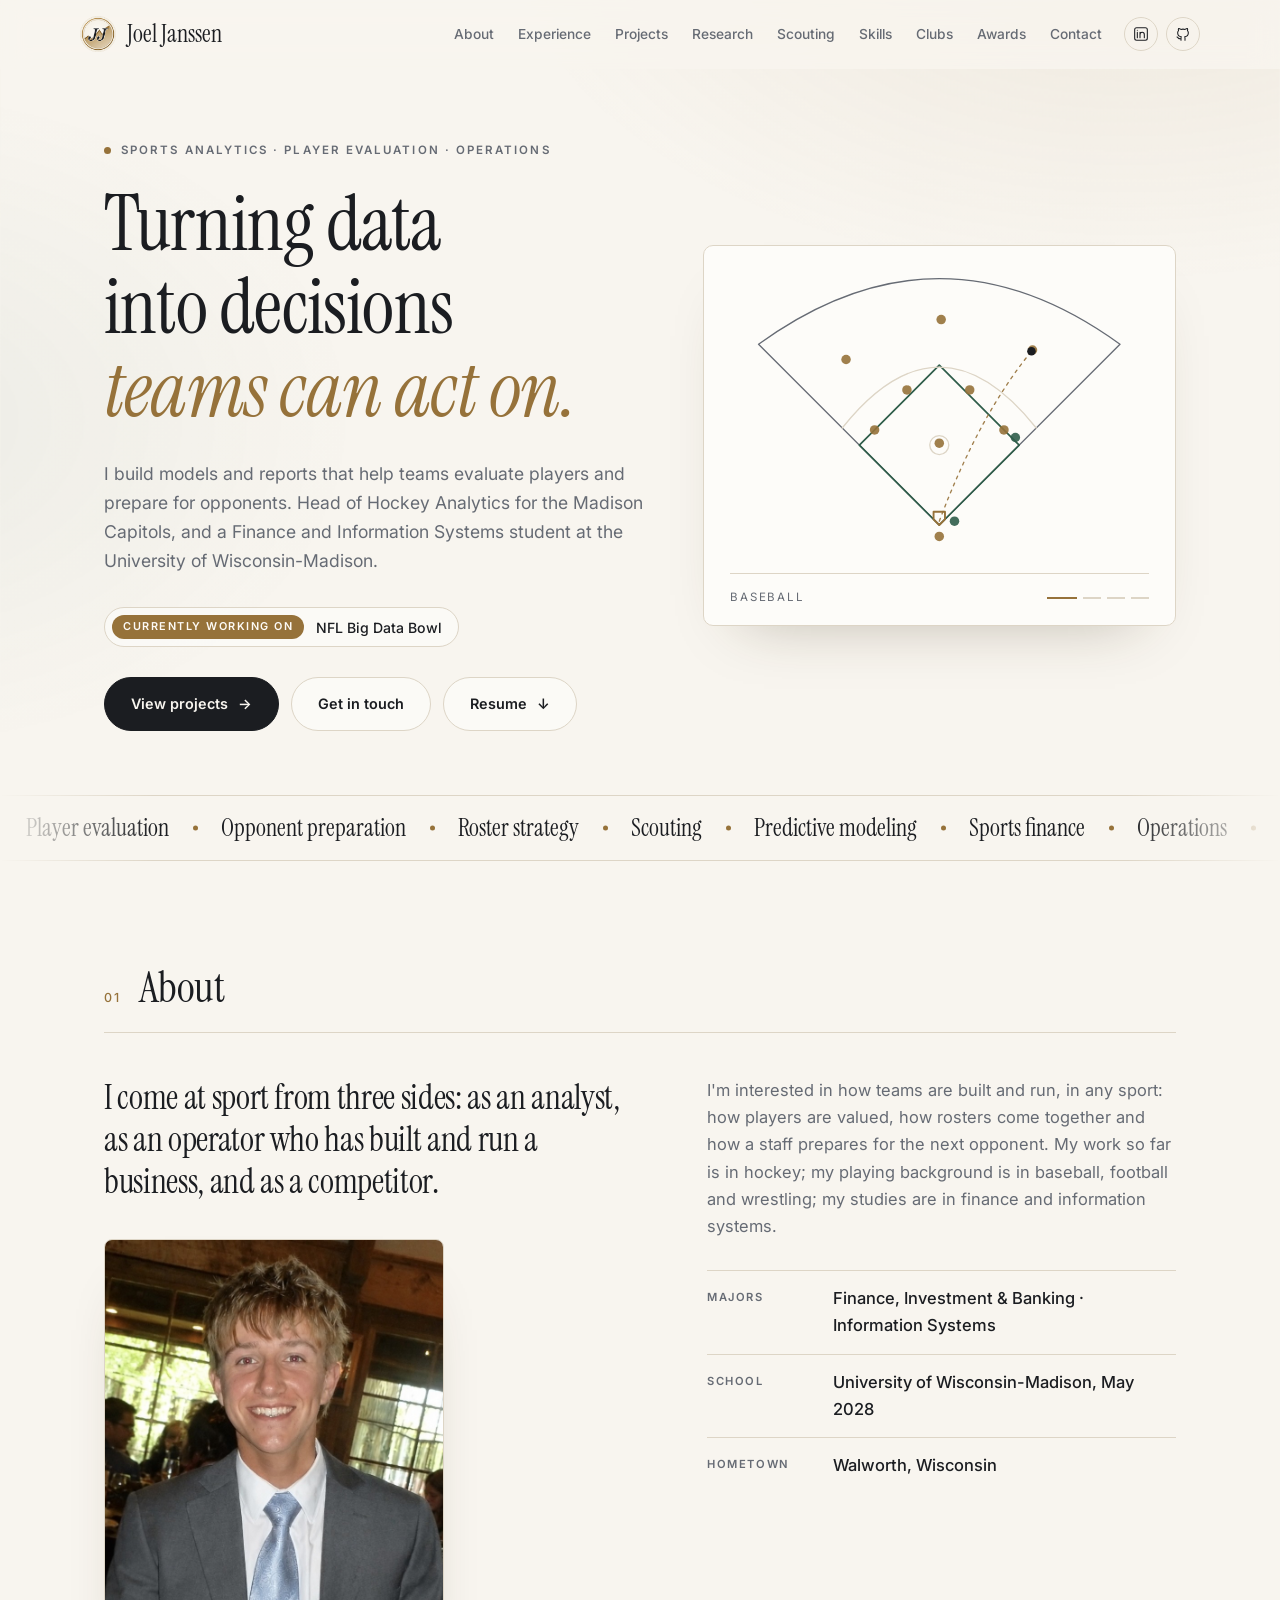
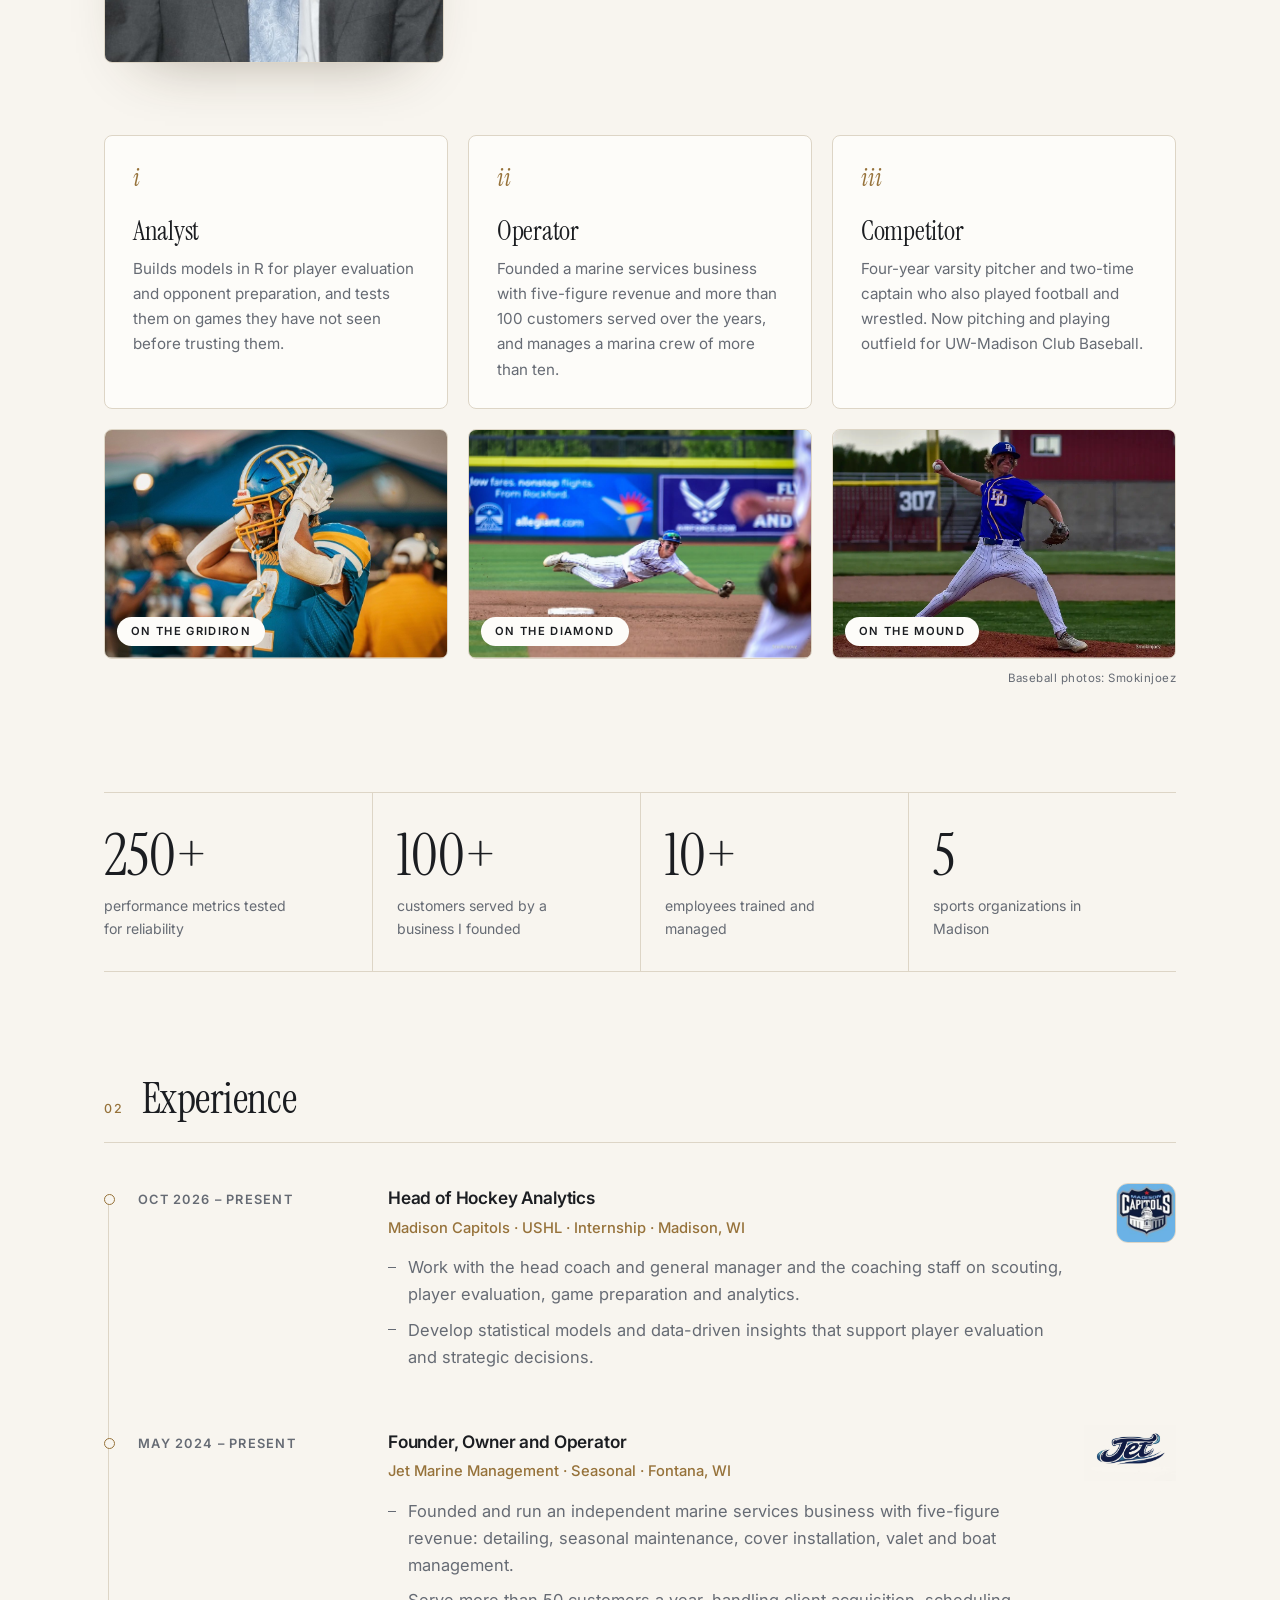
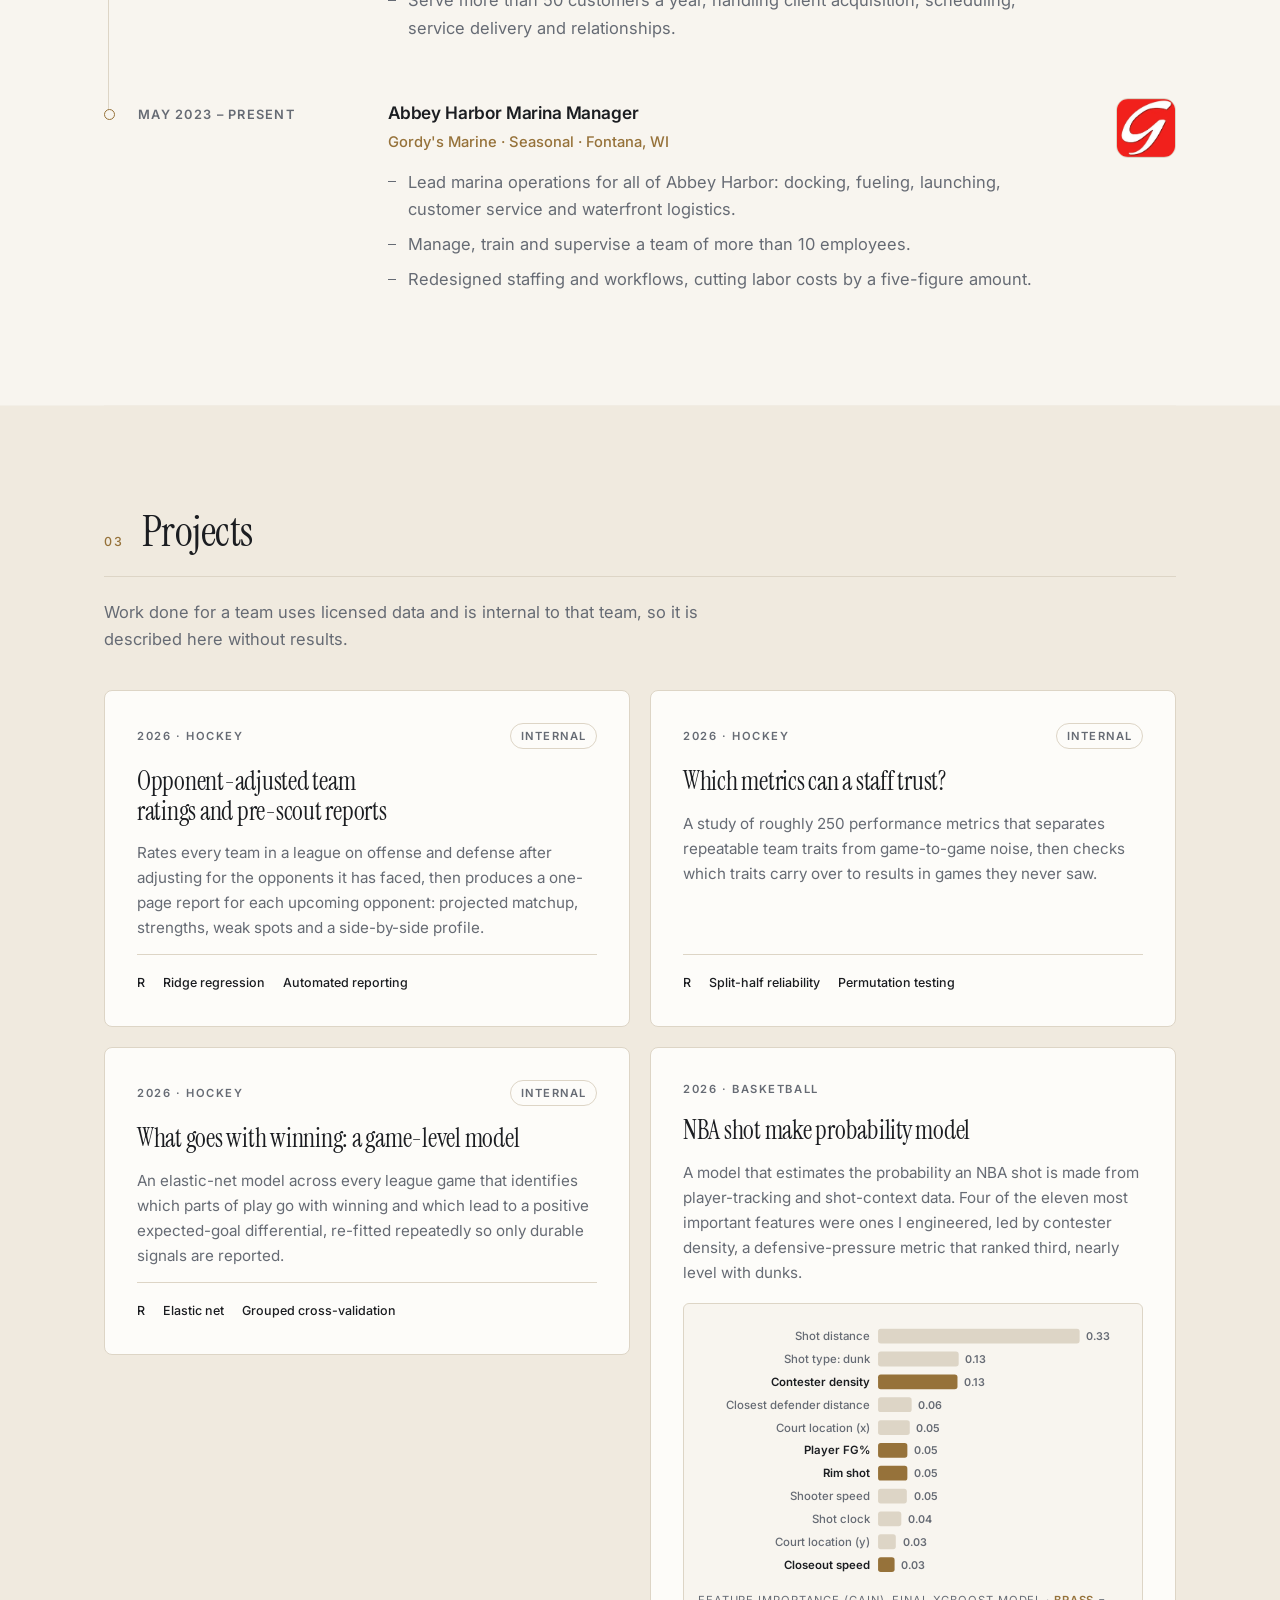
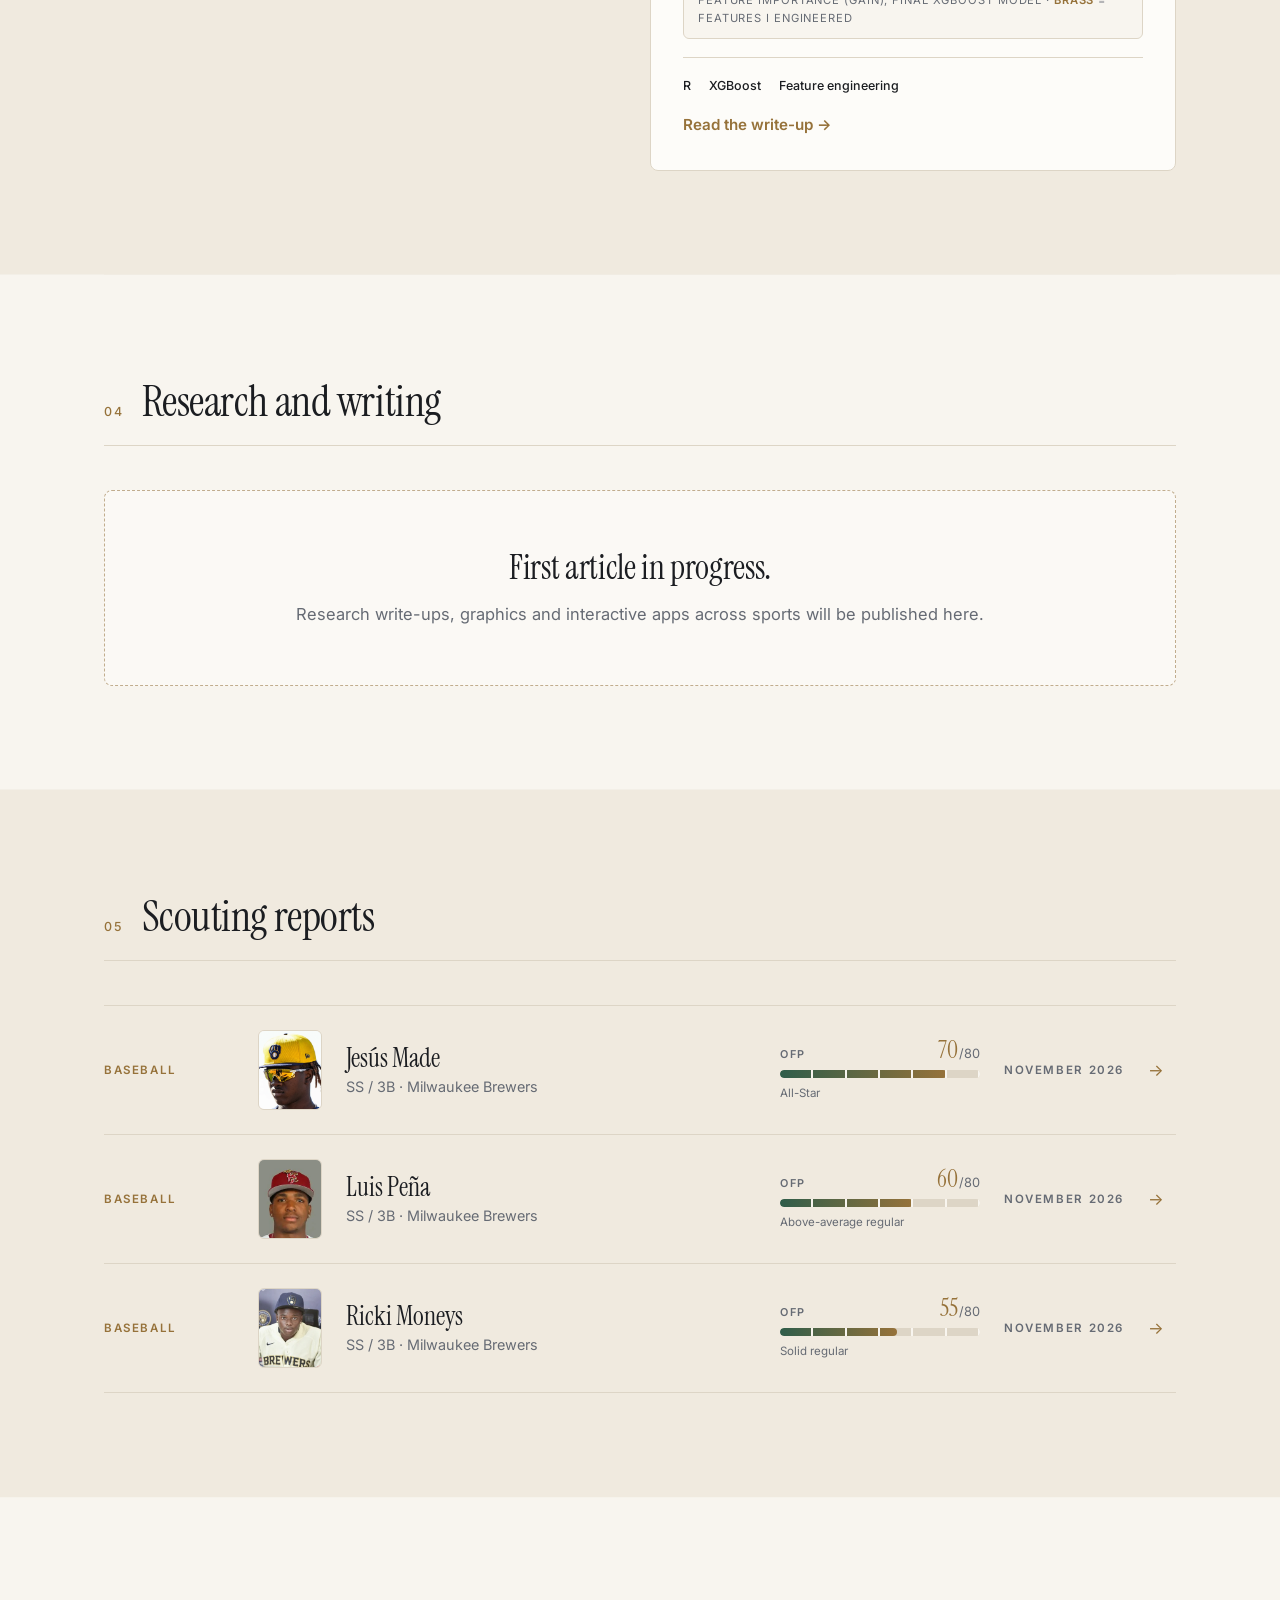
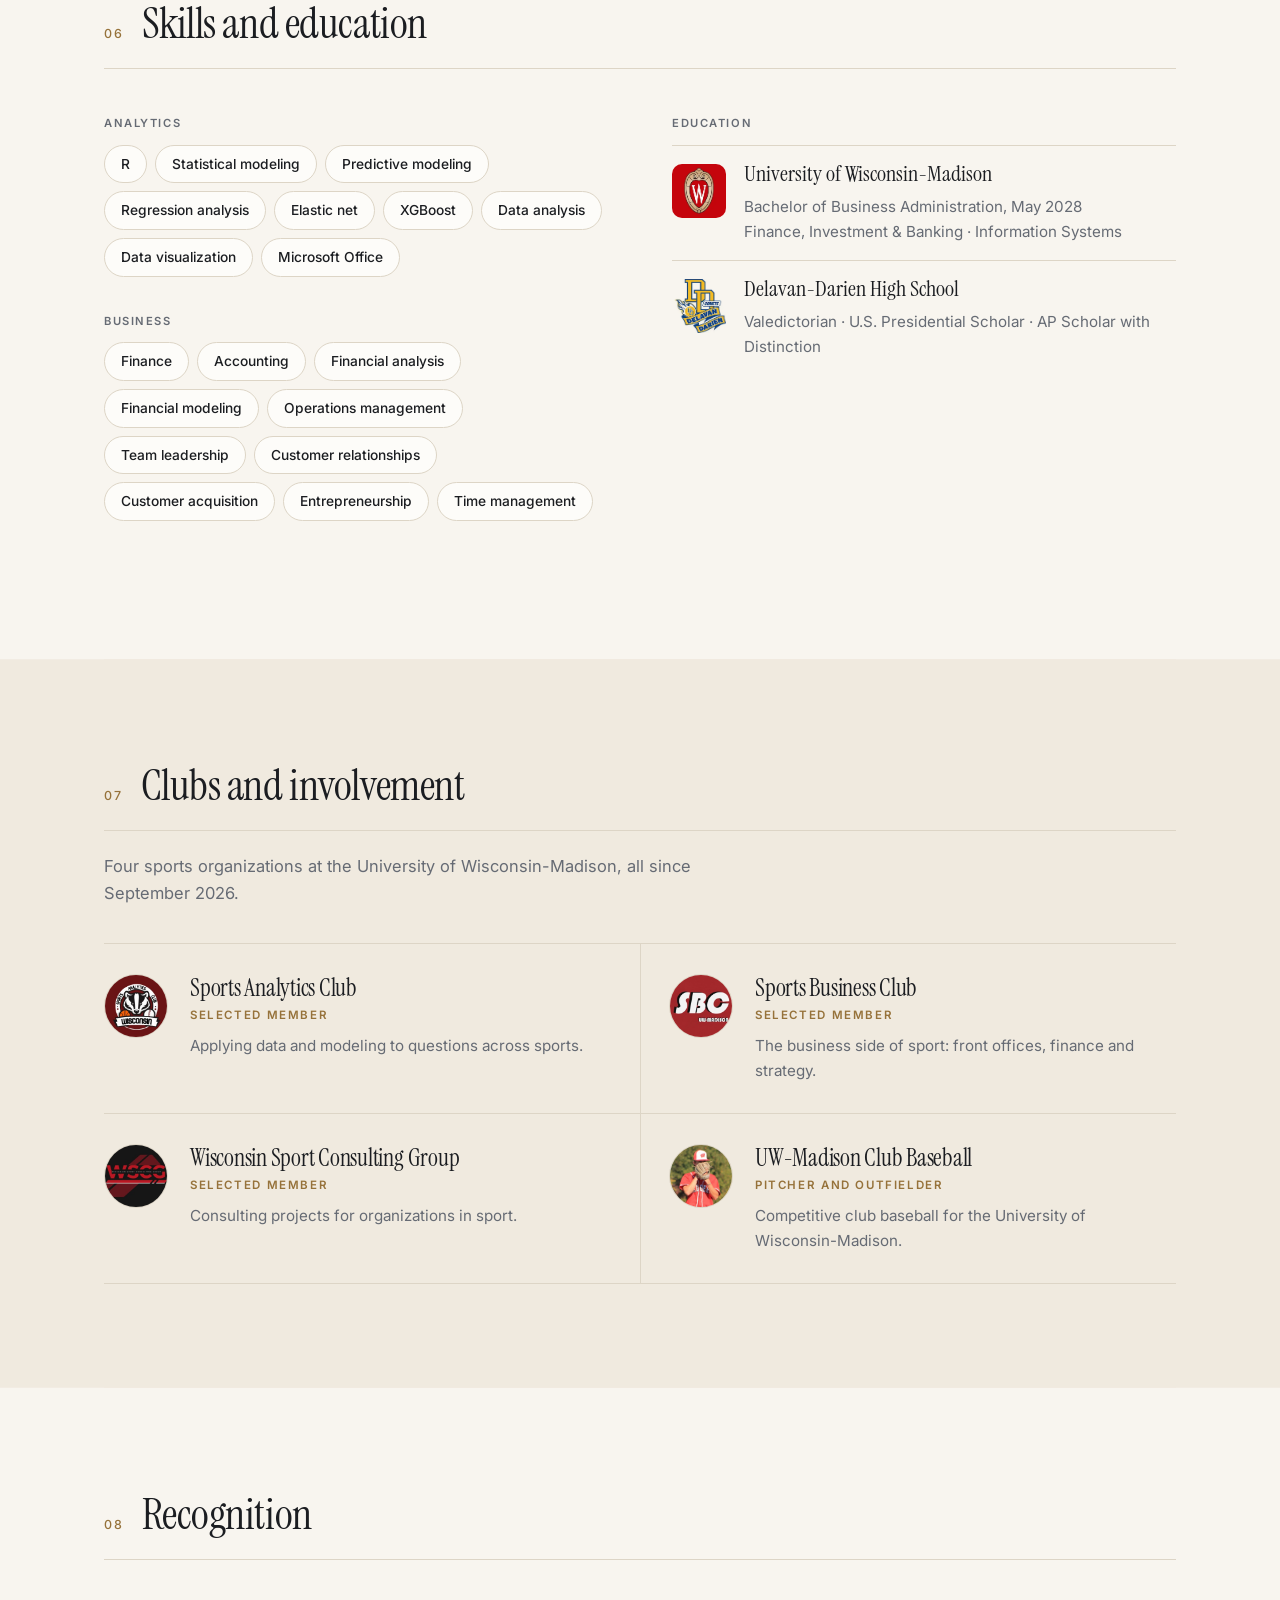
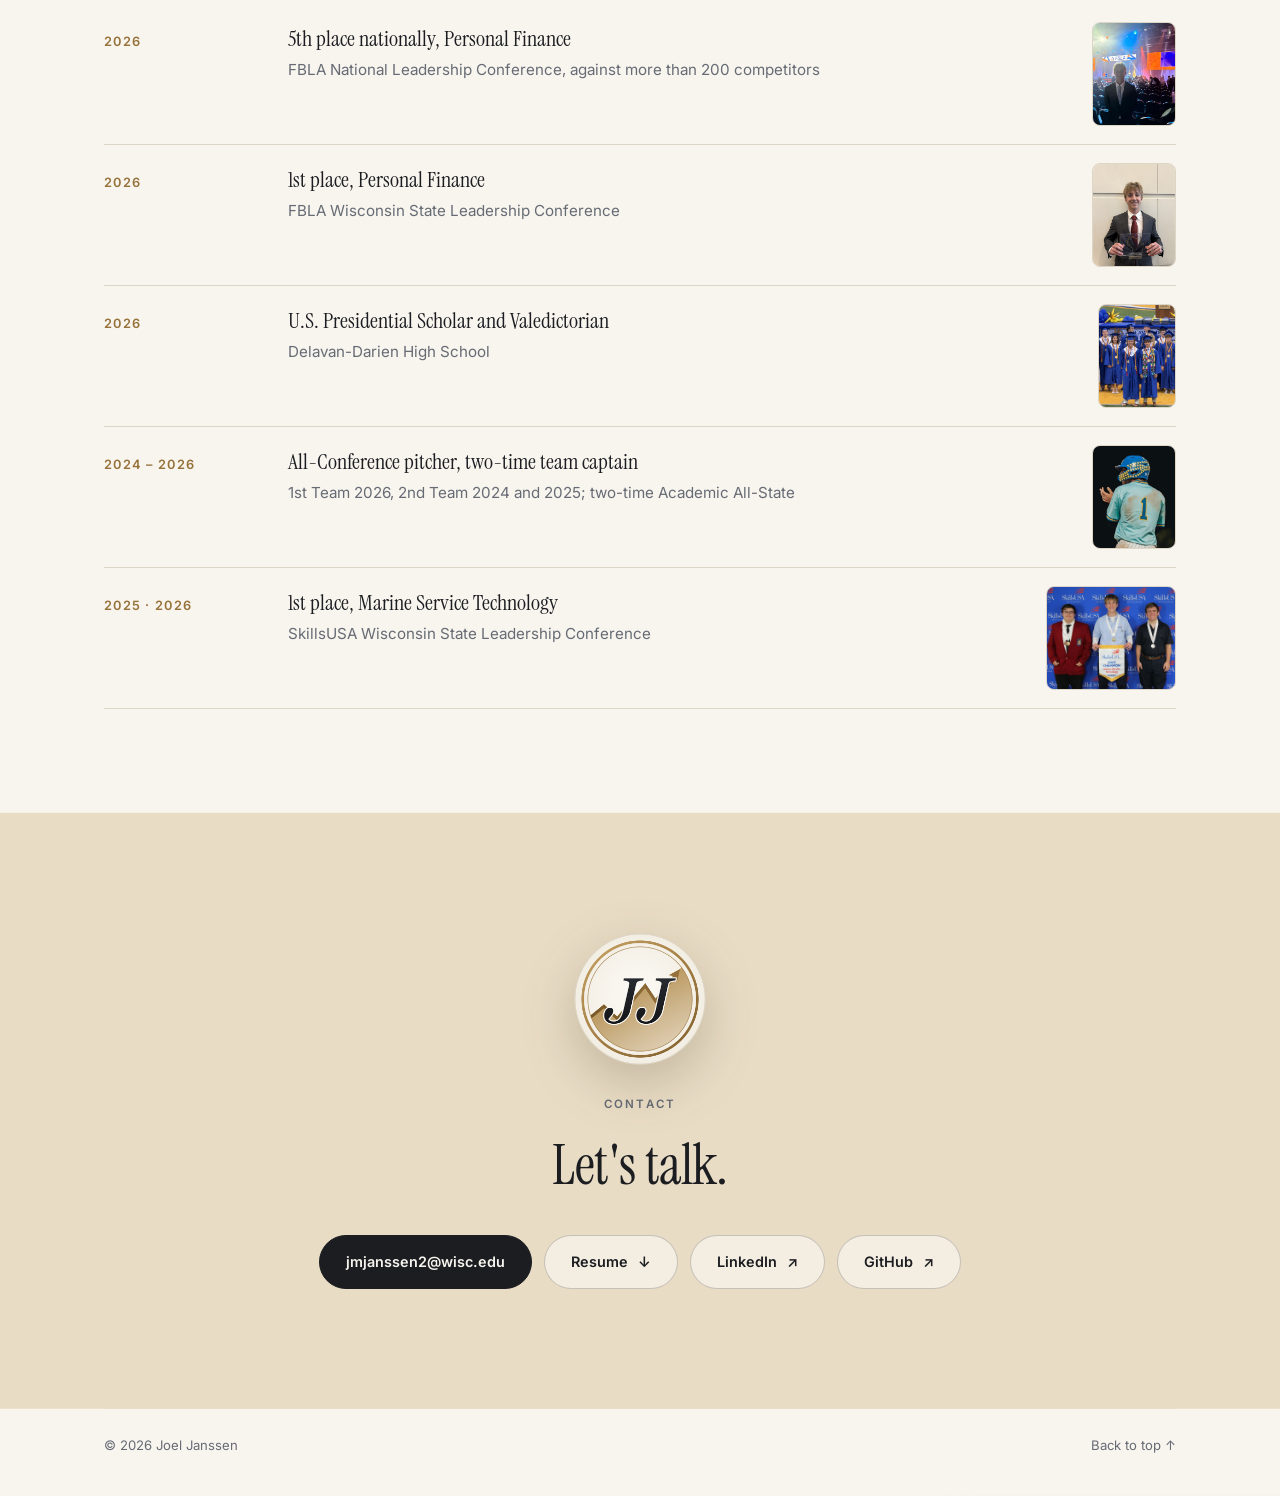
==== commit 41fcdfd6: "Bust browser cache for the new Ricki Moneys headshot Co-Authored-By: Claude Opus 5.5 <noreply@anthro" ====
--- a/index.html
+++ b/index.html
@@ -369,7 +369,7 @@
       </a>
       <a class="report reveal" href="reports/2026-ricki-moneys.html">
         <span class="report-sport">Baseball</span>
-        <img class="report-photo" src="images/report-ricki-moneys.jpg" alt="Ricki Moneys" onerror="this.remove()">
+        <img class="report-photo" src="images/report-ricki-moneys.jpg?v=2" alt="Ricki Moneys" onerror="this.remove()">
         <span class="report-name">Ricki Moneys<small>SS / 3B · Milwaukee Brewers</small></span>
         <span class="ofp-meter" data-ofp="55" aria-label="Overall future potential 55 on the 20 to 80 scouting scale">
           <span class="ofp-top"><span class="ofp-lbl">OFP</span><span class="ofp-num"><b>55</b>/80</span></span>
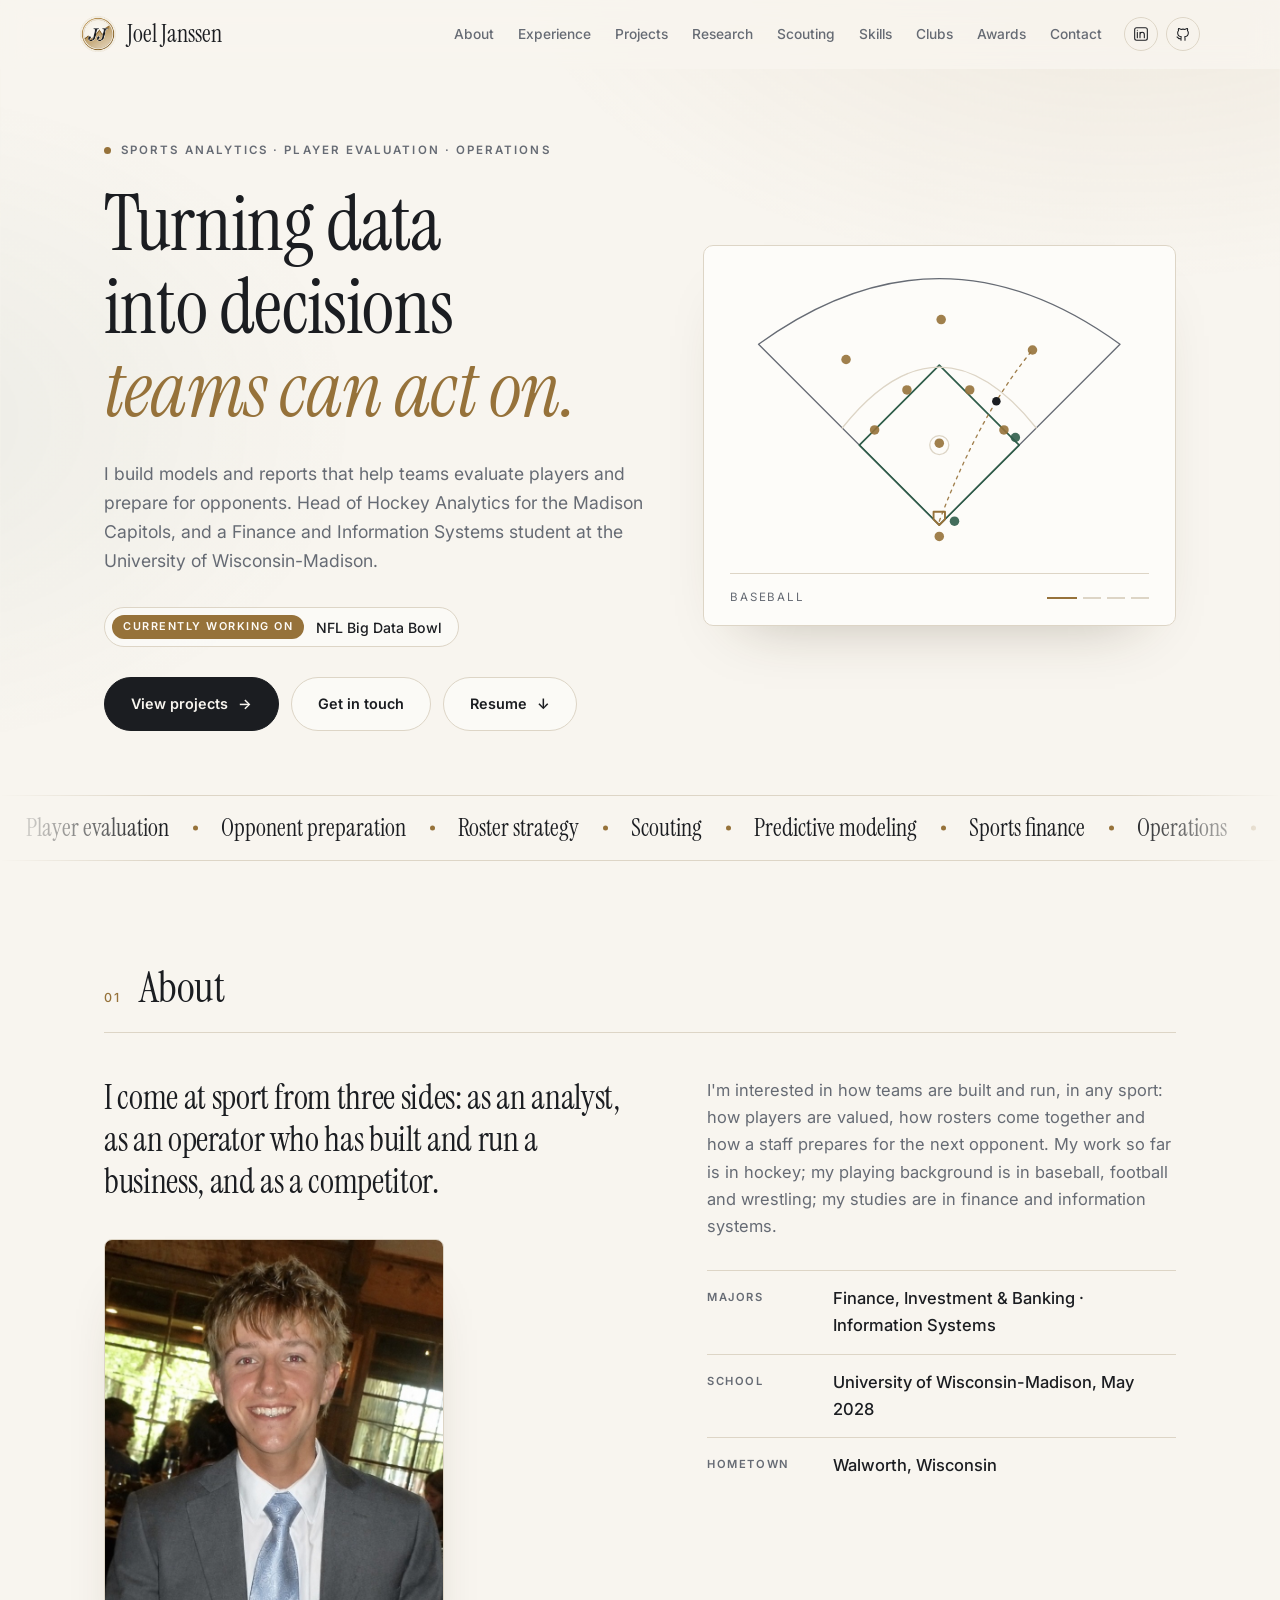
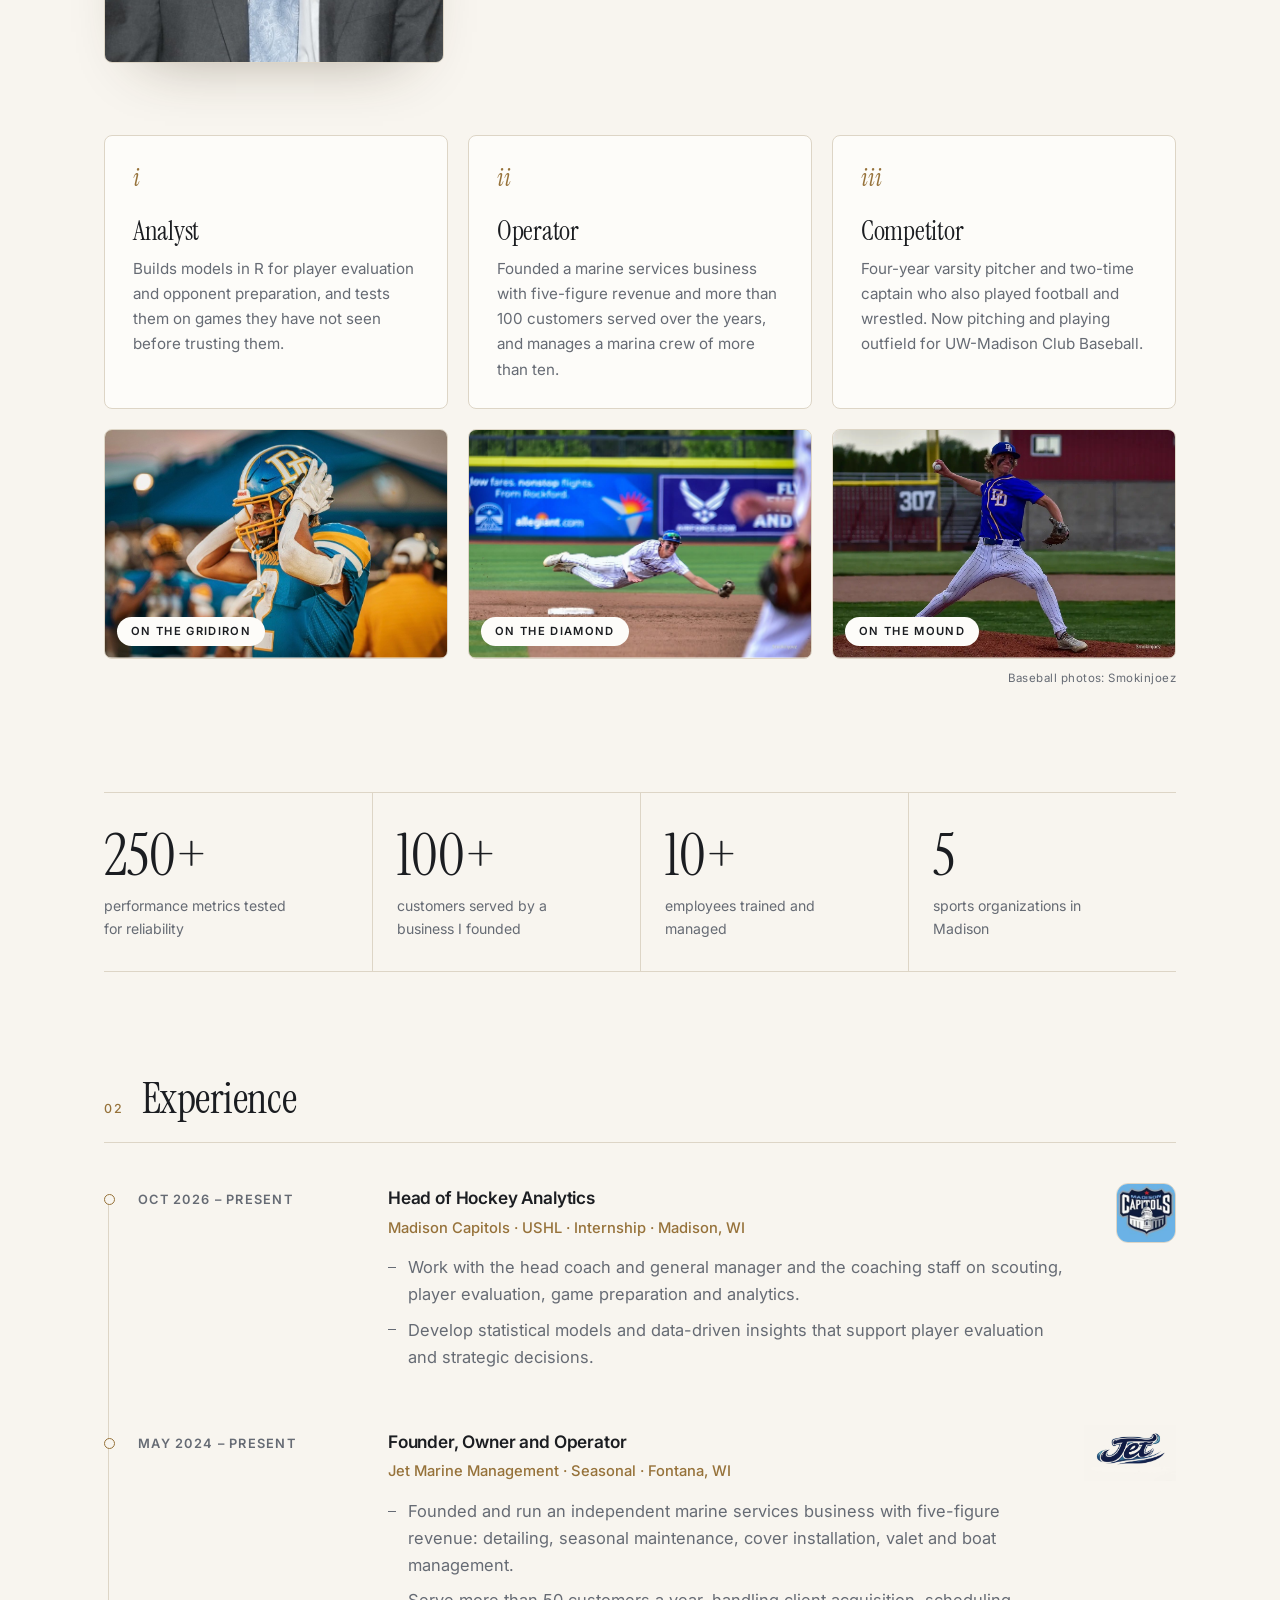
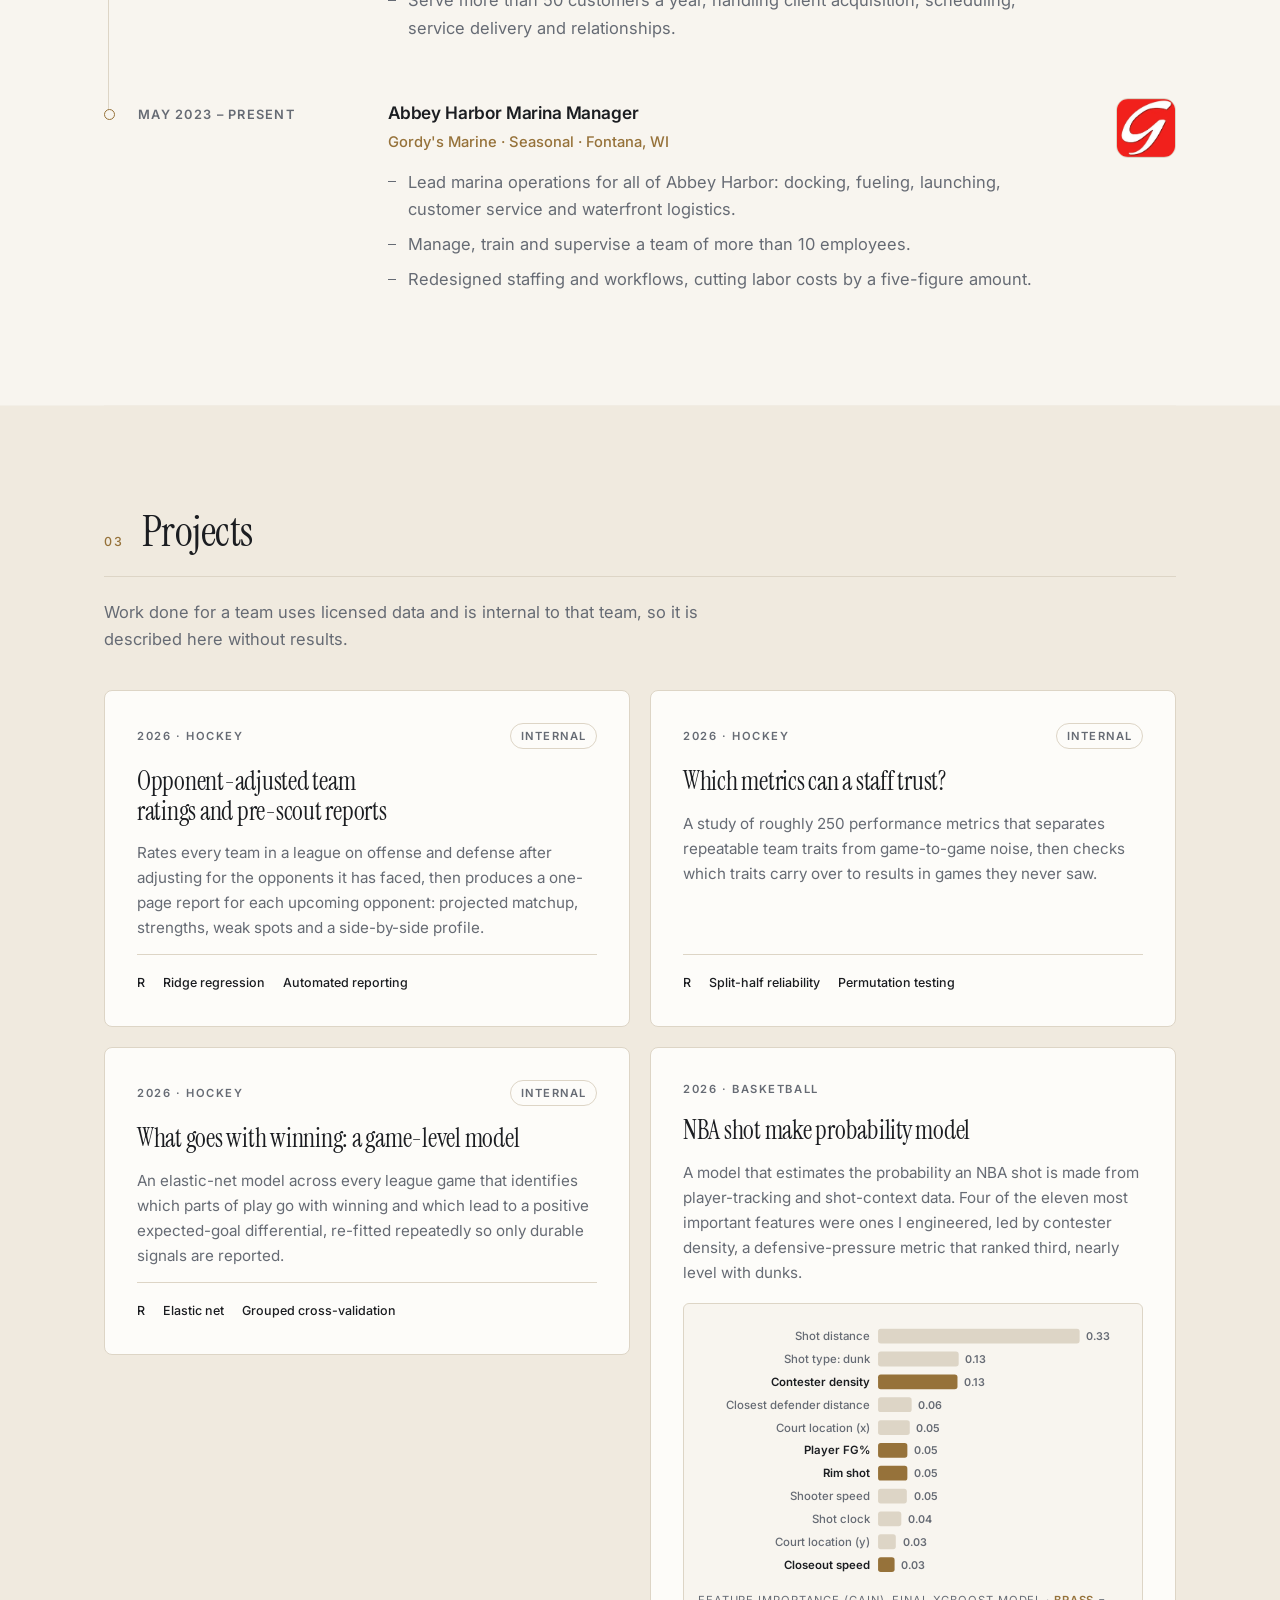
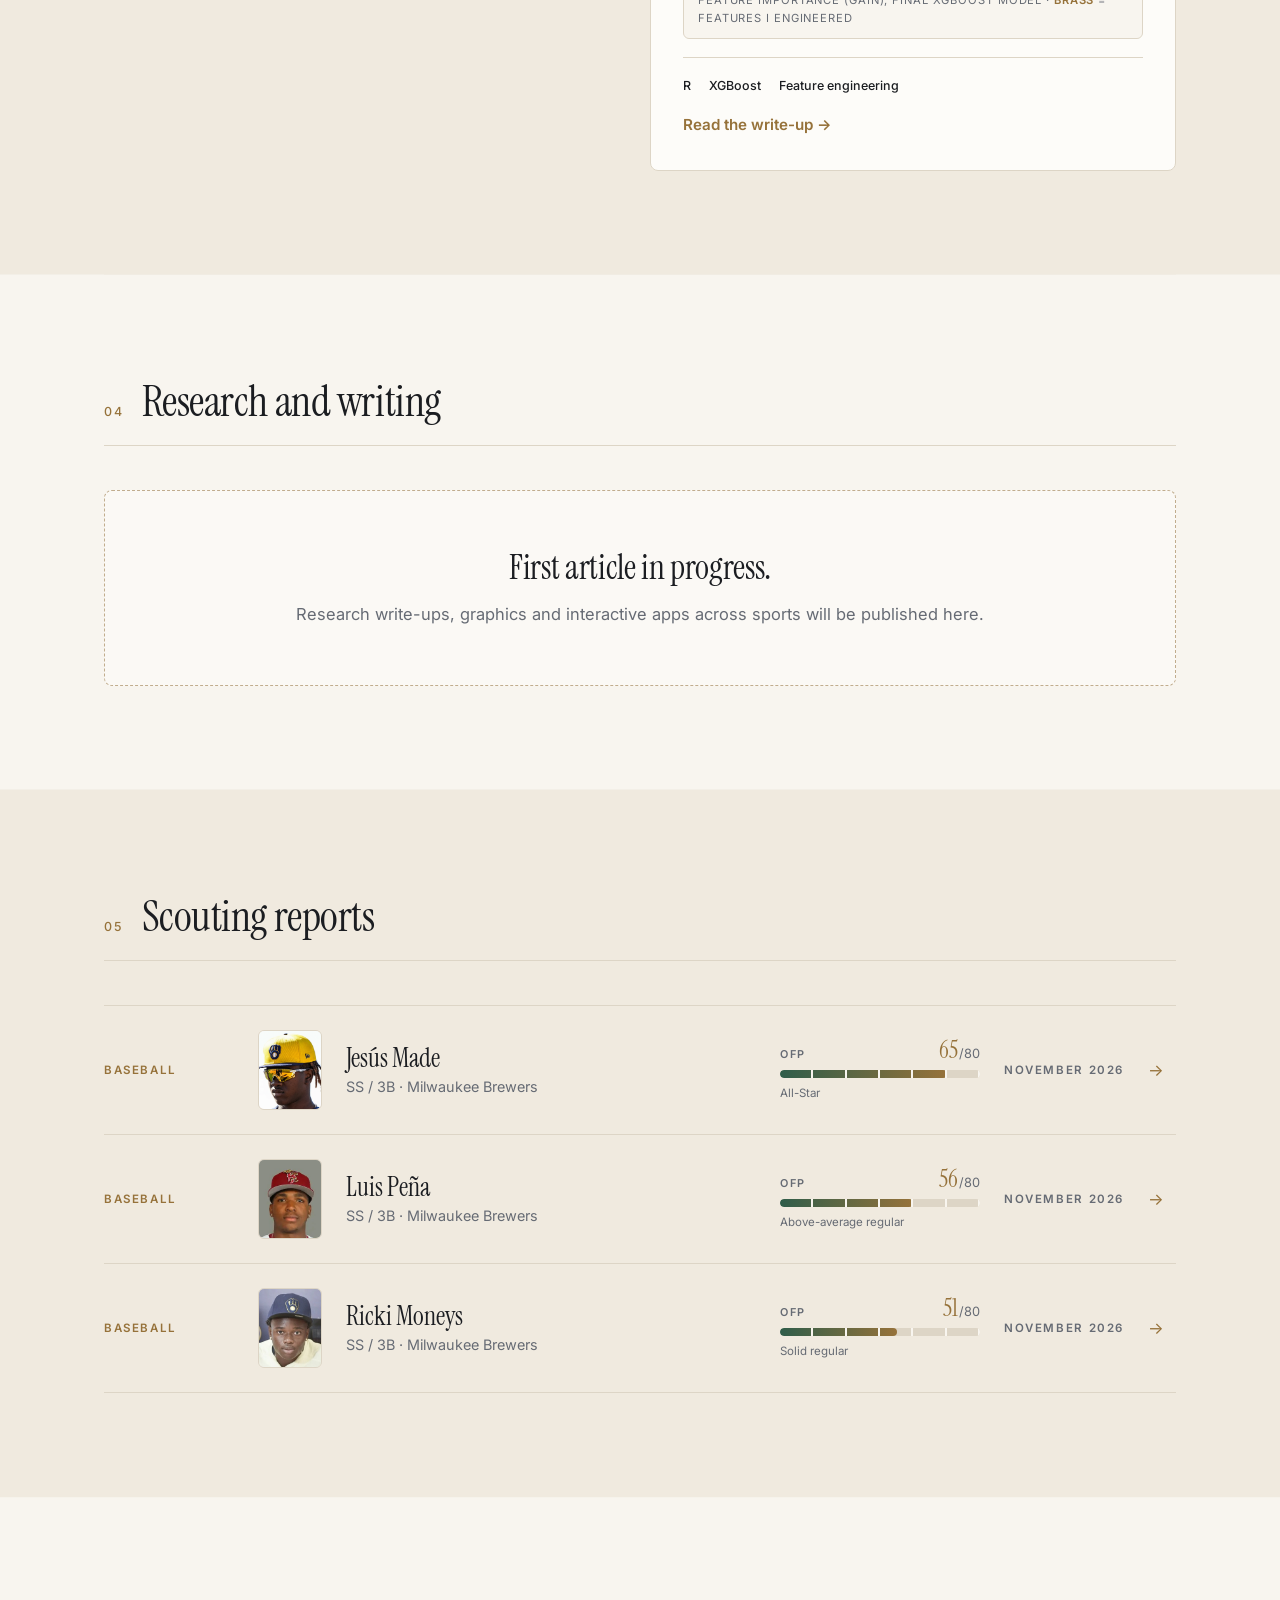
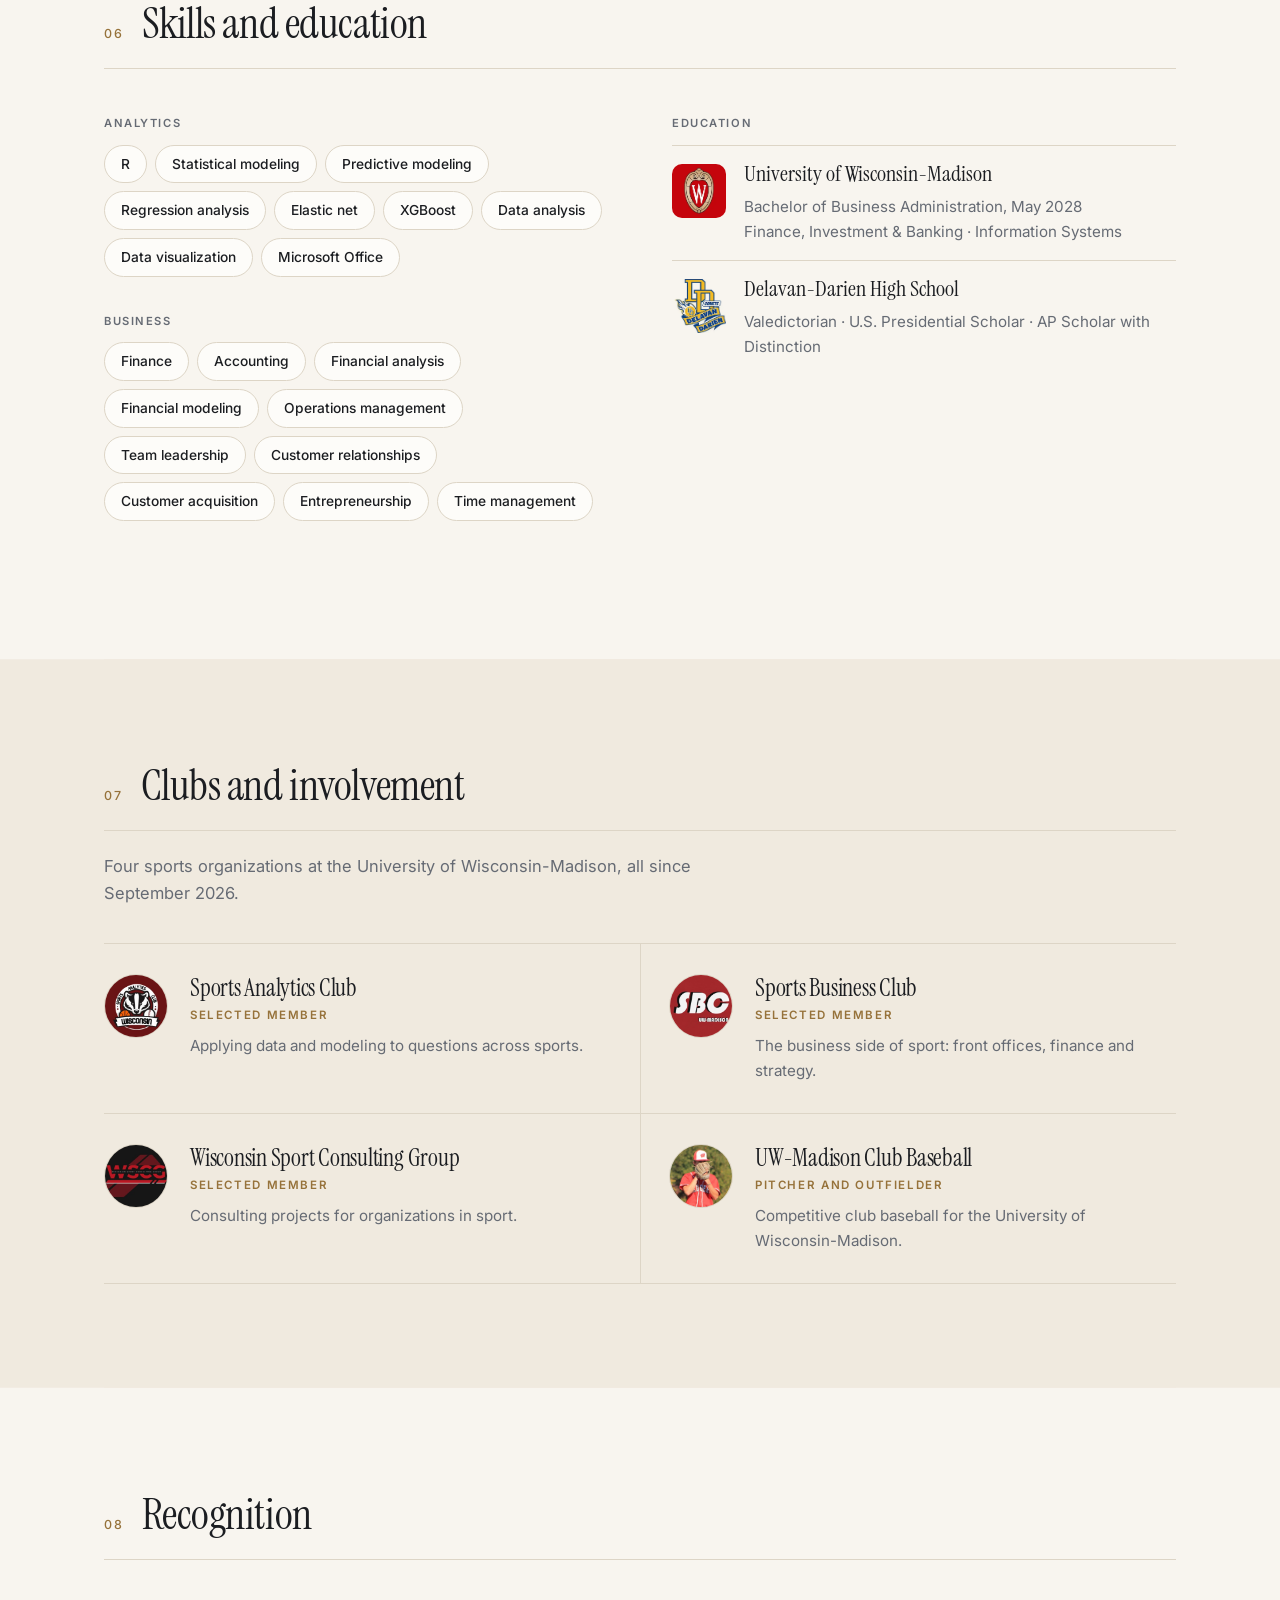
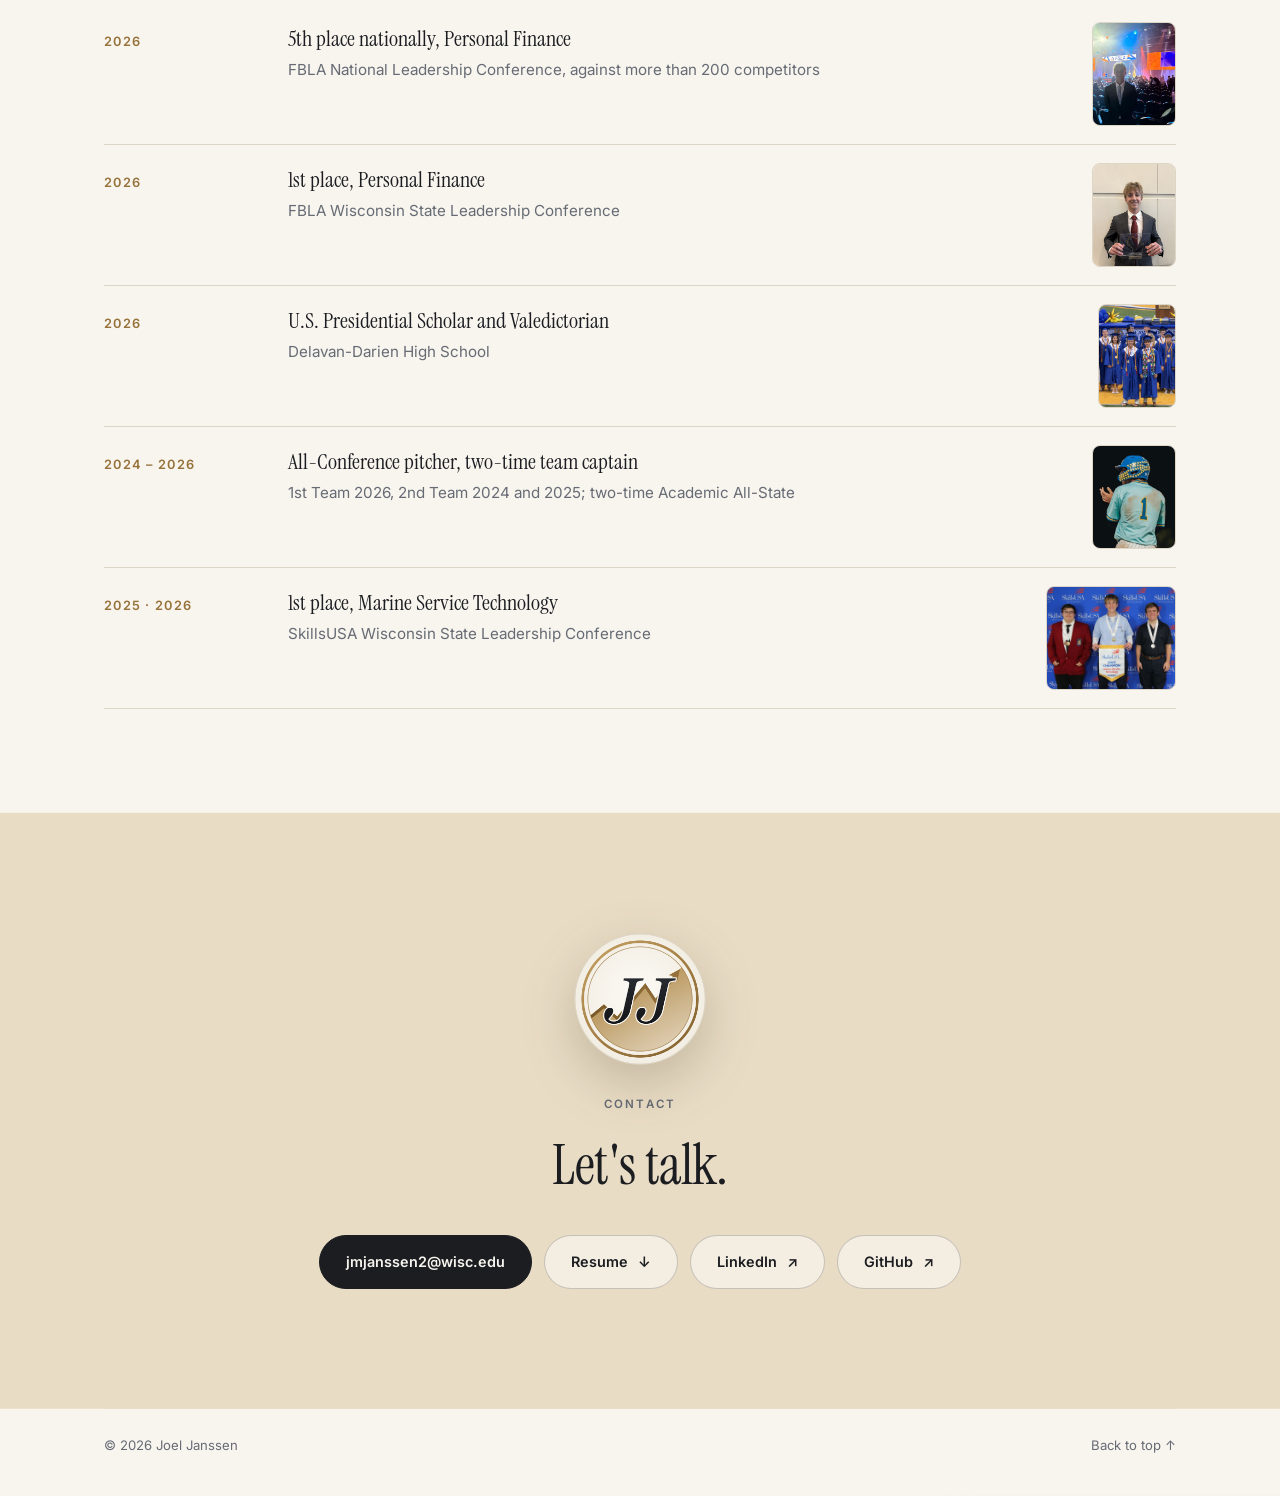
==== commit 83c1e122: "Tighter crop on Ricki Moneys headshot Co-Authored-By: Claude Opus 5.5 <noreply@anthropic.com>" ====
--- a/index.html
+++ b/index.html
@@ -369,7 +369,7 @@
       </a>
       <a class="report reveal" href="reports/2026-ricki-moneys.html">
         <span class="report-sport">Baseball</span>
-        <img class="report-photo" src="images/report-ricki-moneys.jpg?v=2" alt="Ricki Moneys" onerror="this.remove()">
+        <img class="report-photo" src="images/report-ricki-moneys.jpg?v=3" alt="Ricki Moneys" onerror="this.remove()">
         <span class="report-name">Ricki Moneys<small>SS / 3B · Milwaukee Brewers</small></span>
         <span class="ofp-meter" data-ofp="55" aria-label="Overall future potential 55 on the 20 to 80 scouting scale">
           <span class="ofp-top"><span class="ofp-lbl">OFP</span><span class="ofp-num"><b>55</b>/80</span></span>
